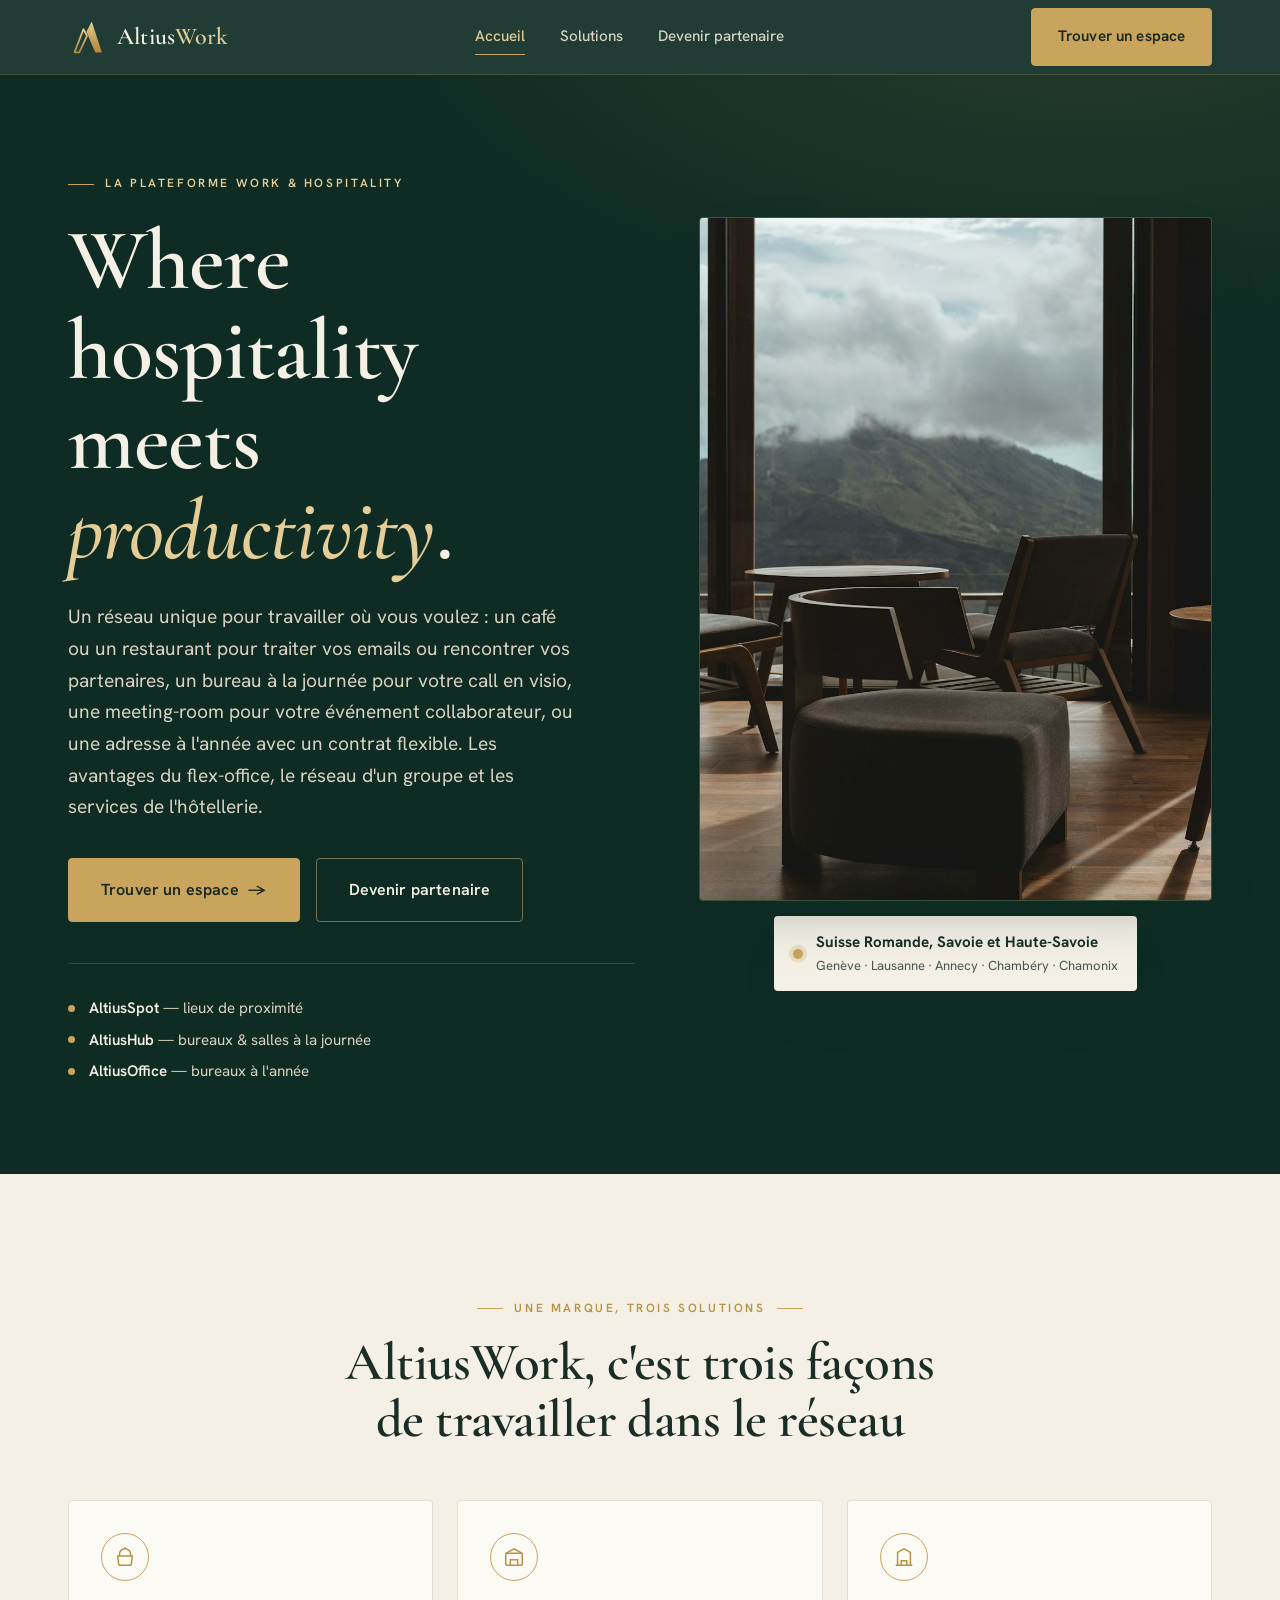
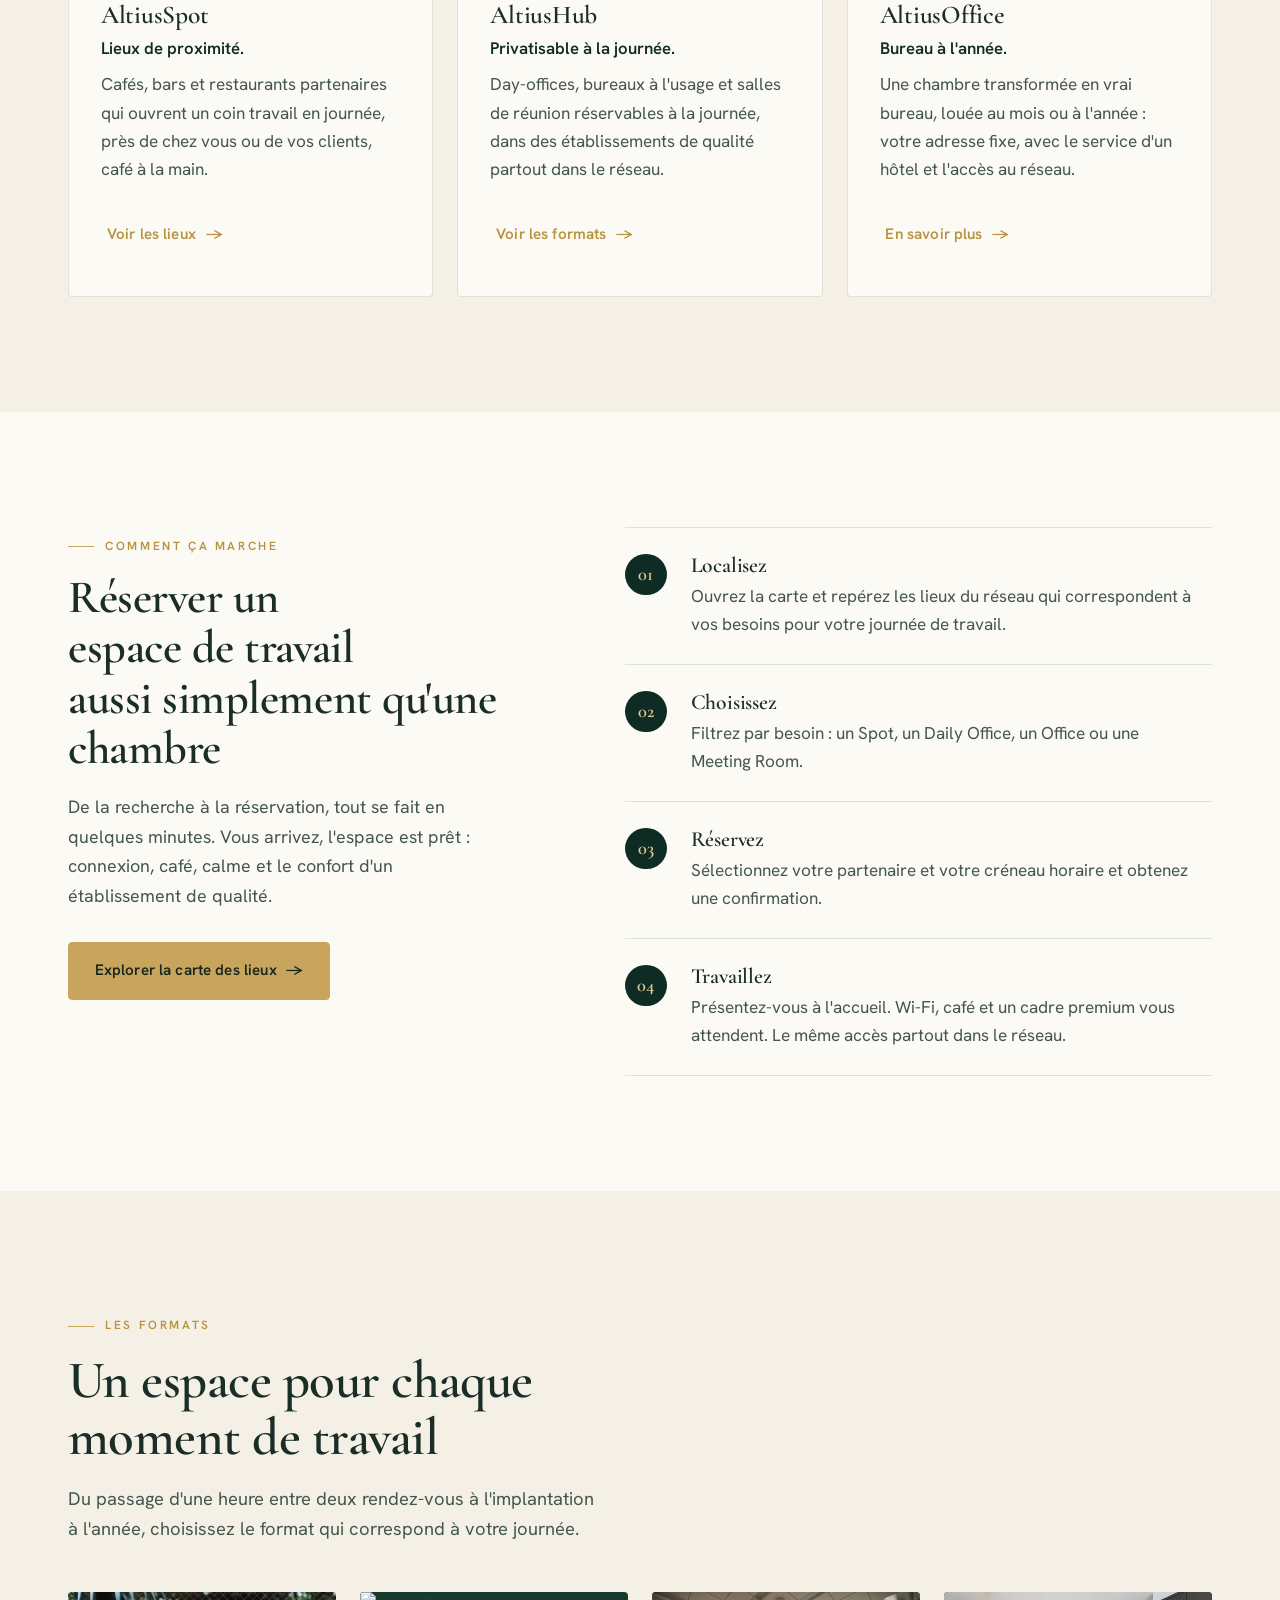
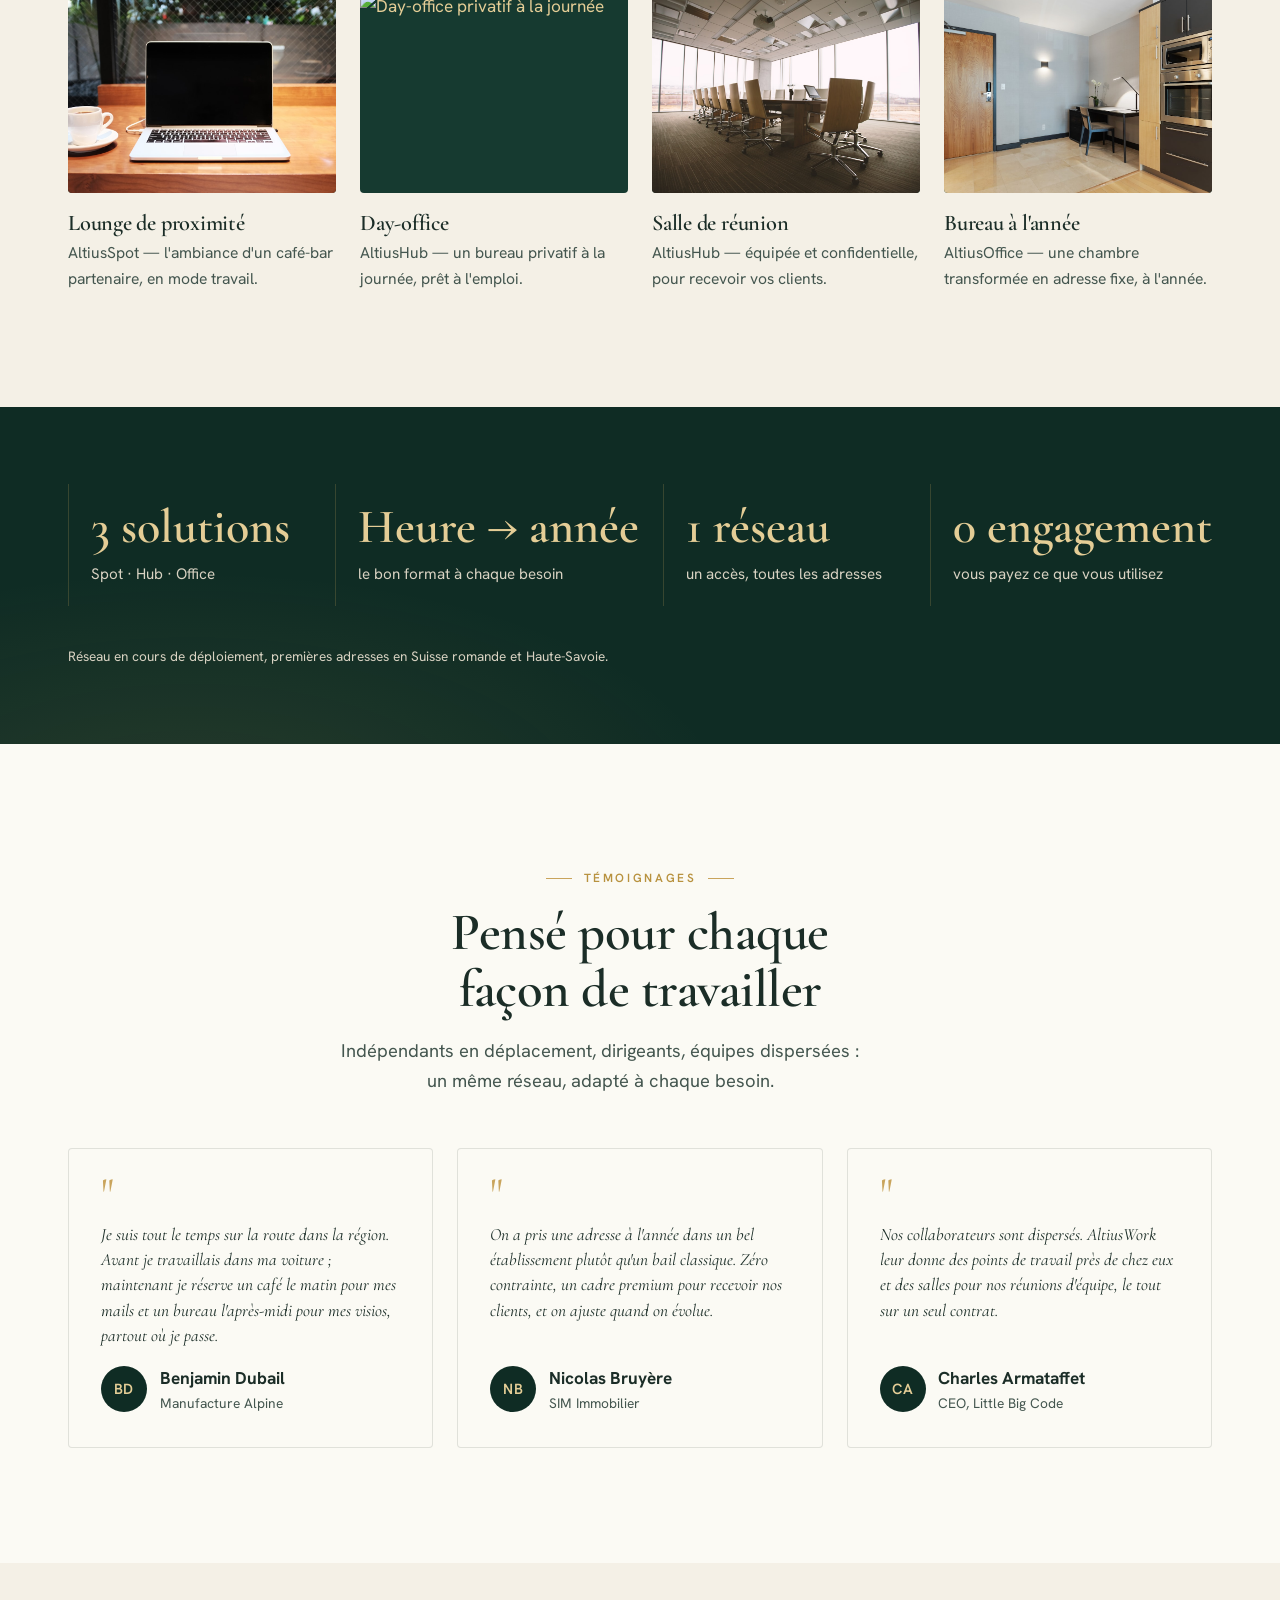
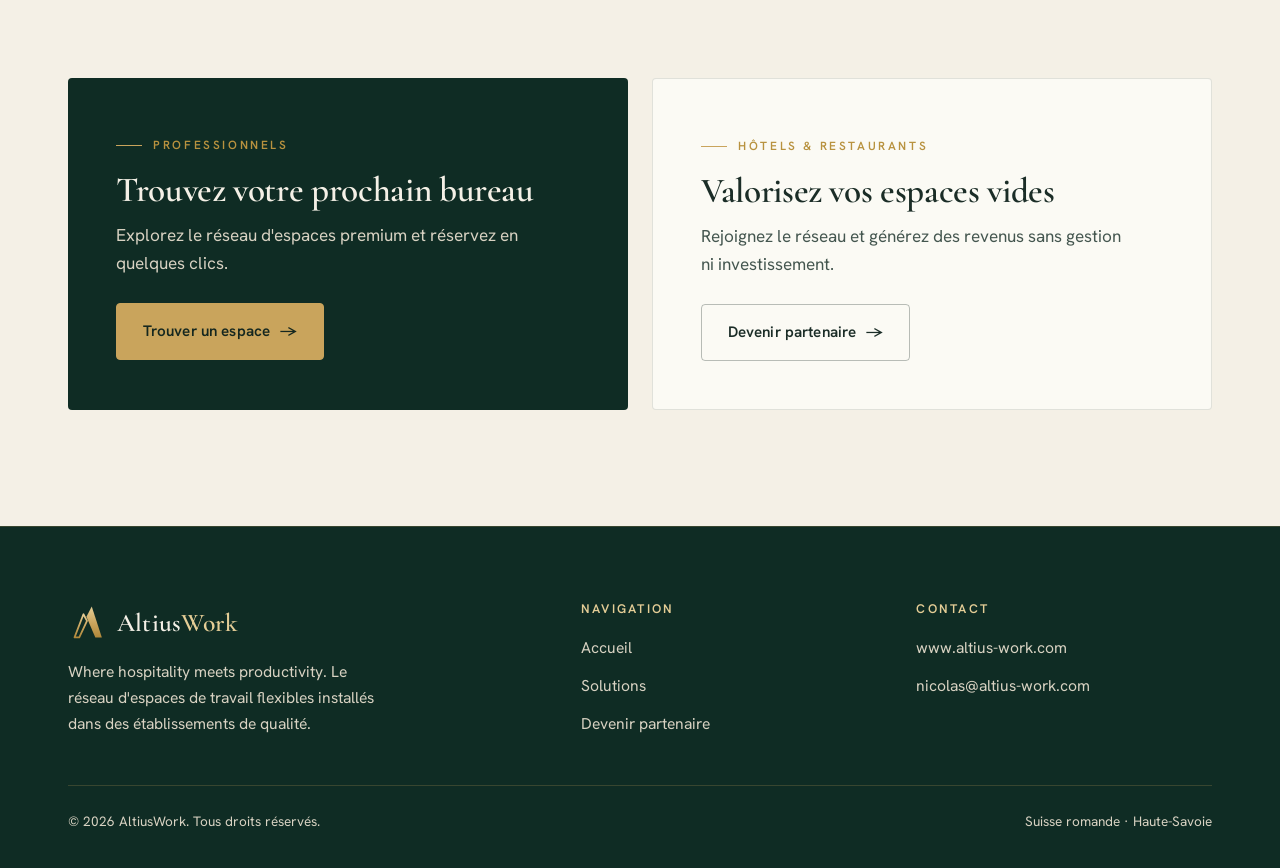
==== index.html @ 0c322fce "Etape 03 : retrait phrase redondante avec l'etape 04" ====
<!doctype html>
<html lang="fr">
<head>
<meta charset="utf-8">
<meta name="viewport" content="width=device-width, initial-scale=1">
<title>AltiusWork — Where hospitality meets productivity</title>
<meta name="description" content="AltiusWork : un réseau unique d'espaces de travail premium. Un café pour vos mails, un bureau à la journée, une salle de réunion ou une adresse à l'année, partout, avec le confort de l'hôtellerie.">
<link rel="icon" type="image/png" href="assets/favicon.png">
<link rel="stylesheet" href="assets/altius.css">
</head>
<body>

<!-- ===================== HEADER ===================== -->
<header class="site-header">
  <div class="container nav">
    <a class="brand" href="index.html" aria-label="AltiusWork — accueil">
      <img class="mark" src="assets/logo-mark.svg" alt="">
      <span class="word">Altius<b>Work</b></span>
    </a>
    <nav class="nav-menu" id="navMenu">
      <ul class="nav-links">
        <li><a href="index.html" class="active">Accueil</a></li>
        <li><a href="solutions.html">Solutions</a></li>
        <li><a href="partenaires.html">Devenir partenaire</a></li>
      </ul>
      <a class="btn btn-gold nav-mobile-cta" href="solutions.html">Trouver un espace</a>
    </nav>
    <div class="nav-cta">
      <a class="btn btn-gold" href="solutions.html">Trouver un espace</a>
    </div>
    <button class="nav-toggle" id="navToggle" aria-label="Menu"><span></span><span></span><span></span></button>
  </div>
</header>

<!-- ===================== HERO ===================== -->
<section class="hero on-dark">
  <div class="container hero-grid">
    <div class="hero-copy">
      <span class="eyebrow">La plateforme work &amp; hospitality</span>
      <h1>Where hospitality<br>meets <em>productivity</em>.</h1>
      <p class="hero-lead">Un réseau unique pour travailler où vous voulez : un café ou un restaurant pour traiter vos emails ou rencontrer vos partenaires, un bureau à la journée pour votre call en visio, une meeting-room pour votre événement collaborateur, ou une adresse à l'année avec un contrat flexible. Les avantages du flex-office, le réseau d'un groupe et les services de l'hôtellerie.</p>
      <div class="hero-actions">
        <a class="btn btn-gold btn-lg" href="solutions.html">Trouver un espace <span class="arrow">→</span></a>
        <a class="btn btn-outline btn-lg" href="partenaires.html">Devenir partenaire</a>
      </div>
      <ul class="hero-trust">
        <li><strong>AltiusSpot</strong> — lieux de proximité</li>
        <li><strong>AltiusHub</strong> — bureaux &amp; salles à la journée</li>
        <li><strong>AltiusOffice</strong> — bureaux à l'année</li>
      </ul>
    </div>
    <div class="hero-media">
      <div class="ph hero-ph has-photo"><img src="assets/img/hero.jpg" alt="Espace de travail lumineux dans un établissement de standing"></div>
      <div class="hero-chip">
        <span class="chip-dot"></span>
        <div>
          <strong>Suisse Romande, Savoie et Haute-Savoie</strong>
          <span>Genève · Lausanne · Annecy · Chambéry · Chamonix</span>
        </div>
      </div>
    </div>
  </div>
</section>

<!-- ===================== TROIS MONDES ===================== -->
<section class="section on-cream">
  <div class="container">
    <div class="section-head center reveal">
      <span class="eyebrow center">Une marque, trois solutions</span>
      <h2>AltiusWork, c'est trois façons<br>de travailler dans le réseau</h2>
    </div>
    <div class="grid cols-3 worlds">
      <article class="card reveal">
        <div class="icon-badge">
          <svg viewBox="0 0 24 24" fill="none" stroke="currentColor" stroke-width="1.6"><path d="M5 11h14M6 11V9a6 6 0 0112 0v2M4 11h16l-1 8a2 2 0 01-2 2H7a2 2 0 01-2-2zM12 3V1"/></svg>
        </div>
        <h3>AltiusSpot</h3>
        <p><strong class="card-lead">Lieux de proximité.</strong>Cafés, bars et restaurants partenaires qui ouvrent un coin travail en journée, près de chez vous ou de vos clients, café à la main.</p>
        <a class="btn btn-ghost" href="solutions.html#types">Voir les lieux <span class="arrow">→</span></a>
      </article>
      <article class="card reveal">
        <div class="icon-badge">
          <svg viewBox="0 0 24 24" fill="none" stroke="currentColor" stroke-width="1.6"><rect x="3" y="8" width="18" height="13" rx="1"/><path d="M3 8l9-5 9 5M8 21v-6h8v6M8 12h.01M16 12h.01"/></svg>
        </div>
        <h3>AltiusHub</h3>
        <p><strong class="card-lead">Privatisable à la journée.</strong>Day-offices, bureaux à l'usage et salles de réunion réservables à la journée, dans des établissements de qualité partout dans le réseau.</p>
        <a class="btn btn-ghost" href="solutions.html#types">Voir les formats <span class="arrow">→</span></a>
      </article>
      <article class="card reveal">
        <div class="icon-badge">
          <svg viewBox="0 0 24 24" fill="none" stroke="currentColor" stroke-width="1.6"><path d="M3 21h18M5 21V7l7-4 7 4v14M9 21v-5h6v5"/></svg>
        </div>
        <h3>AltiusOffice</h3>
        <p><strong class="card-lead">Bureau à l'année.</strong>Une chambre transformée en vrai bureau, louée au mois ou à l'année : votre adresse fixe, avec le service d'un hôtel et l'accès au réseau.</p>
        <a class="btn btn-ghost" href="solutions.html#types">En savoir plus <span class="arrow">→</span></a>
      </article>
    </div>
  </div>
</section>

<!-- ===================== COMMENT CA MARCHE ===================== -->
<section class="section on-paper">
  <div class="container how">
    <div class="how-left reveal">
      <span class="eyebrow">Comment ça marche</span>
      <h2 class="how-title">Réserver un espace de travail<br>aussi simplement qu'une chambre</h2>
      <p class="lead-sm">De la recherche à la réservation, tout se fait en quelques minutes. Vous arrivez, l'espace est prêt : connexion, café, calme et le confort d'un établissement de qualité.</p>
      <a class="btn btn-gold" href="solutions.html">Explorer la carte des lieux <span class="arrow">→</span></a>
    </div>
    <ol class="steps reveal">
      <li>
        <span class="step-num">01</span>
        <div><h3>Localisez</h3><p>Ouvrez la carte et repérez les lieux du réseau qui correspondent à vos besoins pour votre journée de travail.</p></div>
      </li>
      <li>
        <span class="step-num">02</span>
        <div><h3>Choisissez</h3><p>Filtrez par besoin : un Spot, un Daily Office, un Office ou une Meeting Room.</p></div>
      </li>
      <li>
        <span class="step-num">03</span>
        <div><h3>Réservez</h3><p>Sélectionnez votre partenaire et votre créneau horaire et obtenez une confirmation.</p></div>
      </li>
      <li>
        <span class="step-num">04</span>
        <div><h3>Travaillez</h3><p>Présentez-vous à l'accueil. Wi-Fi, café et un cadre premium vous attendent. Le même accès partout dans le réseau.</p></div>
      </li>
    </ol>
  </div>
</section>

<!-- ===================== TYPES D'ESPACES ===================== -->
<section class="section on-cream">
  <div class="container">
    <div class="section-head reveal">
      <span class="eyebrow">Les formats</span>
      <h2>Un espace pour chaque moment de travail</h2>
      <p class="lead">Du passage d'une heure entre deux rendez-vous à l'implantation à l'année, choisissez le format qui correspond à votre journée.</p>
    </div>
    <div class="grid cols-4 formats">
      <article class="format-card reveal">
        <div class="ph has-photo"><img src="assets/img/spot.jpg" alt="Travailler dans un café-bar partenaire"></div>
        <h3>Lounge de proximité</h3>
        <p>AltiusSpot — l'ambiance d'un café-bar partenaire, en mode travail.</p>
      </article>
      <article class="format-card reveal">
        <div class="ph has-photo"><img src="assets/img/hub.jpg" alt="Day-office privatif à la journée"></div>
        <h3>Day-office</h3>
        <p>AltiusHub — un bureau privatif à la journée, prêt à l'emploi.</p>
      </article>
      <article class="format-card reveal">
        <div class="ph has-photo"><img src="assets/img/meeting.jpg" alt="Salle de réunion équipée"></div>
        <h3>Salle de réunion</h3>
        <p>AltiusHub — équipée et confidentielle, pour recevoir vos clients.</p>
      </article>
      <article class="format-card reveal">
        <div class="ph has-photo"><img src="assets/img/office.jpg" alt="Chambre transformée en bureau à l'année"></div>
        <h3>Bureau à l'année</h3>
        <p>AltiusOffice — une chambre transformée en adresse fixe, à l'année.</p>
      </article>
    </div>
  </div>
</section>

<!-- ===================== CHIFFRES ===================== -->
<section class="section tight on-dark stats-band">
  <div class="container">
    <div class="grid cols-4 stats">
      <div class="stat reveal"><span class="stat-num">3&nbsp;solutions</span><span class="stat-label">Spot · Hub · Office</span></div>
      <div class="stat reveal"><span class="stat-num">Heure&nbsp;→&nbsp;année</span><span class="stat-label">le bon format à chaque besoin</span></div>
      <div class="stat reveal"><span class="stat-num">1&nbsp;réseau</span><span class="stat-label">un accès, toutes les adresses</span></div>
      <div class="stat reveal"><span class="stat-num">0&nbsp;engagement</span><span class="stat-label">vous payez ce que vous utilisez</span></div>
    </div>
    <p class="stats-note reveal">Réseau en cours de déploiement, premières adresses en Suisse romande et Haute-Savoie.</p>
  </div>
</section>

<!-- ===================== TEMOIGNAGE ===================== -->
<section class="section on-paper">
  <div class="container">
    <div class="section-head center reveal">
      <span class="eyebrow center">Témoignages</span>
      <h2>Pensé pour chaque façon de travailler</h2>
      <p class="lead">Indépendants en déplacement, dirigeants, équipes dispersées : un même réseau, adapté à chaque besoin.</p>
    </div>
    <div class="grid cols-3 testimonials">
      <article class="tcard reveal">
        <div class="quote-mark">"</div>
        <blockquote>Je suis tout le temps sur la route dans la région. Avant je travaillais dans ma voiture ; maintenant je réserve un café le matin pour mes mails et un bureau l'après-midi pour mes visios, partout où je passe.</blockquote>
        <div class="tby"><span class="tavatar">BD</span><div><strong>Benjamin Dubail</strong><span>Manufacture Alpine</span></div></div>
      </article>
      <article class="tcard reveal">
        <div class="quote-mark">"</div>
        <blockquote>On a pris une adresse à l'année dans un bel établissement plutôt qu'un bail classique. Zéro contrainte, un cadre premium pour recevoir nos clients, et on ajuste quand on évolue.</blockquote>
        <div class="tby"><span class="tavatar">NB</span><div><strong>Nicolas Bruyère</strong><span>SIM Immobilier</span></div></div>
      </article>
      <article class="tcard reveal">
        <div class="quote-mark">"</div>
        <blockquote>Nos collaborateurs sont dispersés. AltiusWork leur donne des points de travail près de chez eux et des salles pour nos réunions d'équipe, le tout sur un seul contrat.</blockquote>
        <div class="tby"><span class="tavatar">CA</span><div><strong>Charles Armataffet</strong><span>CEO, Little Big Code</span></div></div>
      </article>
    </div>
  </div>
</section>

<!-- ===================== DUAL CTA ===================== -->
<section class="section dual-cta on-cream">
  <div class="container">
    <div class="grid cols-2 dual-grid">
      <article class="cta-card cta-clients reveal">
        <span class="eyebrow">Professionnels</span>
        <h3>Trouvez votre prochain bureau</h3>
        <p>Explorez le réseau d'espaces premium et réservez en quelques clics.</p>
        <a class="btn btn-gold" href="solutions.html">Trouver un espace <span class="arrow">→</span></a>
      </article>
      <article class="cta-card cta-hotels reveal">
        <span class="eyebrow">Hôtels &amp; restaurants</span>
        <h3>Valorisez vos espaces vides</h3>
        <p>Rejoignez le réseau et générez des revenus sans gestion ni investissement.</p>
        <a class="btn btn-outline" href="partenaires.html">Devenir partenaire <span class="arrow">→</span></a>
      </article>
    </div>
  </div>
</section>

<!-- ===================== FOOTER ===================== -->
<footer class="site-footer">
  <div class="container">
    <div class="footer-grid">
      <div>
        <a class="brand" href="index.html">
          <img class="mark" src="assets/logo-mark.svg" alt="">
          <span class="word">Altius<b>Work</b></span>
        </a>
        <p class="footer-blurb">Where hospitality meets productivity. Le réseau d'espaces de travail flexibles installés dans des établissements de qualité.</p>
      </div>
      <div class="footer-col">
        <h4>Navigation</h4>
        <ul>
          <li><a href="index.html">Accueil</a></li>
          <li><a href="solutions.html">Solutions</a></li>
          <li><a href="partenaires.html">Devenir partenaire</a></li>
        </ul>
      </div>
      <div class="footer-col">
        <h4>Contact</h4>
        <ul>
          <li><a href="https://www.altius-work.com">www.altius-work.com</a></li>
          <li><a href="mailto:nicolas@altius-work.com">nicolas@altius-work.com</a></li>
        </ul>
      </div>
    </div>
    <div class="footer-bottom">
      <span>© 2026 AltiusWork. Tous droits réservés.</span>
      <span>Suisse romande · Haute-Savoie</span>
    </div>
  </div>
</footer>

<link rel="stylesheet" href="assets/home.css">
<script src="assets/site.js"></script>
</body>
</html>
---- assets/altius.css ----
/* ============================================================
   AltiusWork — Design System
   "Where hospitality meets productivity"
   ============================================================ */

@import url('https://fonts.googleapis.com/css2?family=Cormorant+Garamond:ital,wght@0,400;0,500;0,600;0,700;1,400;1,500&family=Hanken+Grotesk:wght@400;500;600;700;800&display=swap');

:root{
  /* Brand palette */
  --sapin:        #0F2C24;   /* deep forest green — primary */
  --sapin-800:    #163A30;   /* slightly raised surface on dark */
  --sapin-700:    #1E4A3D;
  --or:           #C9A45C;   /* gold / champagne — accent */
  --or-deep:      #B8923F;
  --or-light:     #E4CD96;
  --creme:        #F4F0E6;   /* cream — alternating light sections */
  --paper:        #FBFAF4;   /* near-white warm — base light bg */
  --ink:          #1B2D27;   /* dark text on light */
  --ink-soft:     #44564F;   /* muted text on light */
  --cream-soft:   #D8D2C2;   /* muted text on dark */
  --line-dark:    rgba(201,164,92,.22);
  --line-light:   rgba(27,45,39,.12);

  --serif: 'Cormorant Garamond', 'Hoefler Text', Georgia, serif;
  --sans:  'Hanken Grotesk', system-ui, -apple-system, sans-serif;

  --maxw: 1240px;
  --gutter: clamp(1.25rem, 4vw, 3rem);
  --radius: 4px;
  --shadow: 0 24px 60px -28px rgba(15,44,36,.45);
  --shadow-soft: 0 14px 40px -22px rgba(15,44,36,.35);
}

*{box-sizing:border-box;}
html{scroll-behavior:smooth;}
body{
  margin:0;
  font-family:var(--sans);
  background:var(--paper);
  color:var(--ink);
  font-size:clamp(1rem,.97rem + .15vw,1.075rem);
  line-height:1.65;
  -webkit-font-smoothing:antialiased;
  text-rendering:optimizeLegibility;
}
img{max-width:100%;display:block;}
a{color:inherit;text-decoration:none;}
button{font-family:inherit;}

h1,h2,h3,h4{
  font-family:var(--serif);
  font-weight:600;
  line-height:1.08;
  letter-spacing:-.01em;
  margin:0;
  text-wrap:balance;
}
h1{line-height:1.04;}
p{margin:0;text-wrap:pretty;}

.container{
  width:100%;
  max-width:var(--maxw);
  margin-inline:auto;
  padding-inline:var(--gutter);
}

/* ---------- Eyebrow / labels ---------- */
.eyebrow{
  font-family:var(--sans);
  font-weight:600;
  font-size:.74rem;
  letter-spacing:.22em;
  text-transform:uppercase;
  color:var(--or-deep);
  display:inline-flex;
  align-items:center;
  gap:.7rem;
}
.eyebrow::before{
  content:"";
  width:26px;height:1px;
  background:var(--or);
  display:inline-block;
}
.eyebrow.center::after{
  content:"";
  width:26px;height:1px;
  background:var(--or);
  display:inline-block;
}
.eyebrow.center{justify-content:center;}
.on-dark .eyebrow{color:var(--or-light);}

/* ---------- Buttons ---------- */
.btn{
  --bg:var(--or);--fg:var(--sapin);--bd:var(--or);
  display:inline-flex;align-items:center;justify-content:center;gap:.6rem;
  padding:.95rem 1.6rem;
  font-family:var(--sans);
  font-weight:600;
  font-size:.95rem;
  letter-spacing:.01em;
  border:1px solid var(--bd);
  border-radius:var(--radius);
  background:var(--bg);
  color:var(--fg);
  cursor:pointer;
  transition:transform .25s ease, background .25s ease, color .25s ease, box-shadow .25s ease;
  white-space:nowrap;
}
.btn:hover{transform:translateY(-2px);box-shadow:0 14px 30px -16px rgba(201,164,92,.7);}
.btn-gold{--bg:var(--or);--fg:#15271f;--bd:var(--or);}
.btn-gold:hover{--bg:var(--or-light);}
.btn-outline{--bg:transparent;--fg:var(--ink);--bd:rgba(27,45,39,.3);}
.btn-outline:hover{--bg:var(--sapin);--fg:#fff;--bd:var(--sapin);box-shadow:none;}
.on-dark .btn-outline{--fg:var(--creme);--bd:rgba(228,205,150,.45);}
.on-dark .btn-outline:hover{--bg:var(--or);--fg:var(--sapin);--bd:var(--or);}
.btn-ghost{--bg:transparent;--fg:var(--or-deep);--bd:transparent;padding-inline:.3rem;}
.btn-ghost:hover{transform:none;box-shadow:none;color:var(--ink);}
.btn-lg{padding:1.1rem 2rem;font-size:1rem;}
.arrow{transition:transform .25s ease;}
.btn:hover .arrow{transform:translateX(4px);}

/* ============================================================
   Header / Navigation
   ============================================================ */
.site-header{
  position:sticky;top:0;z-index:60;
  background:rgba(15,44,36,.92);
  backdrop-filter:blur(12px);
  border-bottom:1px solid var(--line-dark);
}
.nav{
  display:flex;align-items:center;justify-content:space-between;
  gap:1.5rem;
  height:74px;
}
.brand{display:flex;align-items:center;gap:.7rem;}
.brand .mark{width:38px;height:38px;flex:none;}
.brand .word{
  font-family:var(--serif);
  font-weight:600;
  font-size:1.5rem;
  color:var(--creme);
  letter-spacing:.005em;
  line-height:1;
}
.brand .word b{color:var(--or-light);font-weight:600;}
.nav-links{
  display:flex;align-items:center;gap:.4rem;
  list-style:none;margin:0;padding:0;
}
.nav-links a{
  display:inline-block;
  padding:.5rem .9rem;
  font-weight:500;
  font-size:.95rem;
  color:var(--cream-soft);
  border-radius:var(--radius);
  transition:color .2s ease;
  position:relative;
}
.nav-links a:hover{color:var(--creme);}
.nav-links a.active{color:var(--or-light);}
.nav-links a.active::after{
  content:"";position:absolute;left:.9rem;right:.9rem;bottom:.15rem;
  height:1px;background:var(--or);
}
.nav-cta{display:flex;align-items:center;gap:.75rem;}
.nav-mobile-cta{display:none;}
.nav-toggle{
  display:none;
  width:44px;height:44px;
  border:1px solid var(--line-dark);
  background:transparent;border-radius:var(--radius);
  cursor:pointer;
  flex-direction:column;align-items:center;justify-content:center;gap:5px;
}
.nav-toggle span{width:20px;height:1.5px;background:var(--creme);transition:.25s;}

@media (max-width:920px){
  .nav-toggle{display:flex;}
  .nav-links,.nav-cta .btn{display:none;}
  .nav-menu{
    position:absolute;left:0;right:0;top:74px;
    background:var(--sapin);
    border-bottom:1px solid var(--line-dark);
    padding:1rem var(--gutter) 1.6rem;
    transform:translateY(-12px);opacity:0;pointer-events:none;
    transition:.25s ease;
  }
  .nav-menu.open{transform:none;opacity:1;pointer-events:auto;}
  .nav-menu .nav-links{flex-direction:column;align-items:stretch;gap:.1rem;}
  .nav-menu .nav-links a{padding:.85rem .4rem;border-bottom:1px solid var(--line-dark);font-size:1.05rem;}
  .nav-menu .nav-links a.active::after{display:none;}
  .nav-menu .nav-mobile-cta{display:inline-flex;margin-top:1.1rem;width:100%;}
}
@media (min-width:921px){.nav-menu{display:contents;}}

/* ============================================================
   Sections / layout helpers
   ============================================================ */
.section{padding-block:clamp(4.5rem,9vw,8rem);}
.section.tight{padding-block:clamp(3.5rem,6vw,5.5rem);}
.on-dark{background:var(--sapin);color:var(--creme);}
.on-cream{background:var(--creme);}
.on-paper{background:var(--paper);}
.on-dark h1,.on-dark h2,.on-dark h3{color:var(--creme);}

.section-head{max-width:62ch;}
.section-head.center{margin-inline:auto;text-align:center;}
.section-head h2{
  font-size:clamp(2rem,1.3rem + 2.6vw,3.3rem);
  margin-top:1rem;
}
.section-head p.lead{
  margin-top:1.1rem;
  font-size:1.15rem;
  color:var(--ink-soft);
  max-width:54ch;
}
.center .section-head p.lead{margin-inline:auto;}
.on-dark .section-head p.lead{color:var(--cream-soft);}

.eyebrow.gold-dot{}

/* ============================================================
   Image placeholders
   ============================================================ */
.ph{
  position:relative;
  background-color:var(--sapin-800);
  background-image:repeating-linear-gradient(135deg,
     rgba(201,164,92,.10) 0 2px, transparent 2px 11px);
  display:flex;align-items:flex-end;
  overflow:hidden;
  color:var(--or-light);
  border-radius:var(--radius);
}
.ph.light{
  background-color:#ece6d6;
  background-image:repeating-linear-gradient(135deg,
     rgba(27,45,39,.07) 0 2px, transparent 2px 11px);
  color:var(--ink-soft);
}
.ph .ph-tag{
  font-family:ui-monospace,'SF Mono',Menlo,monospace;
  font-size:.72rem;letter-spacing:.02em;
  margin:1rem;
  padding:.32rem .6rem;
  background:rgba(15,44,36,.72);
  color:var(--or-light);
  border:1px solid var(--line-dark);
  border-radius:3px;
  backdrop-filter:blur(2px);
}
.ph.light .ph-tag{background:rgba(255,255,255,.78);color:var(--ink-soft);border-color:var(--line-light);}
.ph.has-photo{background-image:none;}
.ph img{position:absolute;inset:0;width:100%;height:100%;object-fit:cover;display:block;}

/* ============================================================
   Footer
   ============================================================ */
.site-footer{background:var(--sapin);color:var(--cream-soft);padding-block:clamp(3.5rem,6vw,5rem) 2.2rem;border-top:1px solid var(--line-dark);}
.footer-grid{display:grid;grid-template-columns:1.6fr 1fr 1fr;gap:2.5rem;align-items:start;}
.footer-grid .brand .word{font-size:1.6rem;}
.footer-blurb{margin-top:1.1rem;max-width:34ch;color:var(--cream-soft);font-size:.98rem;}
.footer-col h4{font-family:var(--sans);font-size:.78rem;letter-spacing:.18em;text-transform:uppercase;color:var(--or-light);font-weight:600;margin-bottom:1rem;}
.footer-col ul{list-style:none;margin:0;padding:0;display:flex;flex-direction:column;gap:.6rem;}
.footer-col a{color:var(--cream-soft);font-size:.98rem;transition:color .2s;}
.footer-col a:hover{color:var(--or-light);}
.footer-bottom{
  margin-top:3rem;padding-top:1.5rem;border-top:1px solid var(--line-dark);
  display:flex;justify-content:space-between;gap:1rem;flex-wrap:wrap;
  font-size:.85rem;color:var(--cream-soft);
}
@media (max-width:760px){.footer-grid{grid-template-columns:1fr;gap:2rem;}}

/* ============================================================
   Cards / generic
   ============================================================ */
.card{
  background:var(--paper);
  border:1px solid var(--line-light);
  border-radius:var(--radius);
  padding:2rem;
  transition:transform .3s ease, box-shadow .3s ease, border-color .3s;
}
.card:hover{transform:translateY(-4px);box-shadow:var(--shadow-soft);border-color:var(--or);}
.icon-badge{
  width:48px;height:48px;border-radius:50%;
  display:grid;place-items:center;
  border:1px solid var(--or);
  color:var(--or-deep);
  margin-bottom:1.3rem;
}
.icon-badge svg{width:22px;height:22px;}

.grid{display:grid;gap:1.5rem;}
.cols-3{grid-template-columns:repeat(3,1fr);}
.cols-2{grid-template-columns:repeat(2,1fr);}
.cols-4{grid-template-columns:repeat(4,1fr);}
@media (max-width:980px){.cols-3,.cols-4{grid-template-columns:repeat(2,1fr);}}
@media (max-width:620px){.cols-2,.cols-3,.cols-4{grid-template-columns:1fr;}}

/* Reveal on scroll */
.reveal{opacity:0;transform:translateY(22px);transition:opacity .7s ease, transform .7s ease;}
.reveal.in{opacity:1;transform:none;}
@media (prefers-reduced-motion:reduce){.reveal{opacity:1;transform:none;transition:none;}}
---- assets/home.css ----
/* ============================================================
   AltiusWork — Home page specific
   ============================================================ */

/* ---------- Hero ---------- */
.hero{
  position:relative;
  background:
    radial-gradient(1200px 600px at 85% -10%, rgba(201,164,92,.14), transparent 60%),
    var(--sapin);
  padding-block:clamp(3.5rem,7vw,6.5rem);
  overflow:hidden;
}
.hero-grid{
  display:grid;
  grid-template-columns:1.05fr .95fr;
  gap:clamp(2rem,5vw,5rem);
  align-items:start;
}
.hero-copy h1{
  font-size:clamp(2.8rem,2rem + 4.4vw,5.4rem);
  font-weight:600;
  margin:1.4rem 0 0;
  color:var(--creme);
}
.hero-copy h1 em{font-style:italic;color:var(--or-light);font-weight:500;}
.hero-lead{
  margin-top:1.6rem;
  font-size:1.2rem;
  color:var(--cream-soft);
  max-width:46ch;
}
.hero-actions{display:flex;flex-wrap:wrap;gap:1rem;margin-top:2.2rem;}
.hero-trust{
  list-style:none;margin:2.6rem 0 0;padding:2rem 0 0;
  border-top:1px solid var(--line-dark);
  display:flex;flex-wrap:wrap;gap:.4rem 2rem;
  color:var(--cream-soft);font-size:.95rem;
}
.hero-trust li{position:relative;padding-left:1.3rem;}
.hero-trust li::before{content:"";position:absolute;left:0;top:.55em;width:7px;height:7px;border-radius:50%;background:var(--or);}
.hero-trust strong{color:var(--creme);font-weight:600;}

.hero-media{position:relative;margin-top:3.3rem;}
.hero-ph{
  aspect-ratio:3/4;
  width:100%;
  box-shadow:var(--shadow);
  border:1px solid var(--line-dark);
}
.hero-chip{
  position:static;margin:.9rem auto 0;width:fit-content;
  display:flex;align-items:center;gap:.85rem;
  background:var(--creme);color:var(--ink);
  padding:.9rem 1.2rem;border-radius:var(--radius);
  box-shadow:var(--shadow);
}
.hero-chip strong{display:block;font-size:.95rem;}
.hero-chip span:not(.chip-dot){display:block;font-size:.82rem;color:var(--ink-soft);}
.chip-dot{width:10px;height:10px;border-radius:50%;background:var(--or);flex:none;box-shadow:0 0 0 4px rgba(201,164,92,.25);}

@media (max-width:880px){
  .hero-grid{grid-template-columns:1fr;}
  .hero-media{order:-1;max-width:440px;margin:0 auto;}
  .hero-ph{aspect-ratio:16/11;}
  .hero-chip{margin-top:.9rem;}
}

/* ---------- Worlds ---------- */
.worlds{margin-top:3.2rem;}
.worlds .card{display:flex;flex-direction:column;background:var(--paper);}
.worlds .card-lead{display:block;font-weight:600;color:var(--sapin);font-size:1.05rem;margin-bottom:.45rem;}
.worlds .card p{color:var(--ink-soft);margin:.4rem 0 1.4rem;}
.worlds .card h3{font-size:1.6rem;}
.worlds .btn-ghost{margin-top:auto;align-self:flex-start;}

/* ---------- How it works ---------- */
.how{display:grid;grid-template-columns:.9fr 1.1fr;gap:clamp(2.5rem,6vw,5rem);align-items:start;}
.how-title{font-size:clamp(1.9rem,1.4rem + 2vw,2.9rem);margin-top:1rem;}
.lead-sm{margin:1.2rem 0 2rem;color:var(--ink-soft);font-size:1.12rem;max-width:42ch;}
.steps{list-style:none;margin:0;padding:0;counter-reset:s;}
.steps li{
  display:grid;grid-template-columns:auto 1fr;gap:1.5rem;
  padding:1.6rem 0;
  border-top:1px solid var(--line-light);
}
.steps li:last-child{border-bottom:1px solid var(--line-light);}
.steps .step-num{font-family:var(--serif);font-size:1.15rem;font-weight:600;line-height:1;width:2.6rem;height:2.6rem;border-radius:50%;background:var(--sapin);color:var(--or-light);display:flex;align-items:center;justify-content:center;}
.steps h3{font-size:1.35rem;margin-bottom:.3rem;}
.steps p{color:var(--ink-soft);}
@media (max-width:820px){.how{grid-template-columns:1fr;}}

/* ---------- Formats ---------- */
.formats{margin-top:3rem;}
.format-card .ph{aspect-ratio:4/3;margin-bottom:1.1rem;}
.format-card h3{font-size:1.4rem;}
.format-card p{color:var(--ink-soft);font-size:.98rem;margin-top:.3rem;}

/* ---------- Stats ---------- */
.stats-band{background:
  radial-gradient(900px 400px at 15% 120%, rgba(201,164,92,.12), transparent 60%),
  var(--sapin);}
.stats{text-align:left;}
.stat{padding:1.2rem 0;border-left:1px solid var(--line-dark);padding-left:1.4rem;}
.stat-num{display:block;font-family:var(--serif);font-size:clamp(2.2rem,1.6rem + 2vw,3rem);color:var(--or-light);font-weight:600;line-height:1;}
.stat-label{display:block;margin-top:.7rem;color:var(--cream-soft);font-size:.95rem;}
.stats-note{margin-top:2.4rem;font-size:.85rem;color:var(--cream-soft);opacity:.8;}

/* ---------- Quote ---------- */
.quote-wrap{max-width:880px;margin-inline:auto;text-align:center;position:relative;}
.quote-mark{font-family:var(--serif);font-size:6rem;line-height:.6;color:var(--or);opacity:.5;height:2.6rem;}
.quote-wrap blockquote{
  font-family:var(--serif);
  font-size:clamp(1.5rem,1.1rem + 1.6vw,2.3rem);
  font-weight:500;line-height:1.32;margin:0;color:var(--ink);
  font-style:italic;
}
.quote-by{display:inline-flex;align-items:center;gap:1rem;margin-top:2.2rem;text-align:left;}
.quote-ph{width:54px;height:54px;border-radius:50%;flex:none;align-items:center;justify-content:center;}
.quote-ph .ph-tag{margin:0;font-size:.6rem;padding:.2rem .35rem;}
.quote-by strong{display:block;}
.quote-by span{display:block;font-size:.88rem;color:var(--ink-soft);}

/* ---------- Témoignages ---------- */
.testimonials{margin-top:3.2rem;}
.testimonials .tcard{background:var(--paper);border:1px solid var(--line-light);border-radius:var(--radius);padding:2rem;display:flex;flex-direction:column;gap:1rem;}
.testimonials .quote-mark{font-size:2.8rem;opacity:1;height:1.6rem;}
.testimonials blockquote{font-family:var(--serif);font-style:italic;font-size:1.08rem;line-height:1.45;margin:0;color:var(--ink);}
.tby{display:flex;align-items:center;gap:.8rem;margin-top:auto;}
.tby .tavatar{width:46px;height:46px;border-radius:50%;background:var(--sapin);color:var(--or-light);display:flex;align-items:center;justify-content:center;font-weight:600;font-size:.92rem;letter-spacing:.03em;flex:none;}
.tby strong{display:block;color:var(--ink);}
.tby span{display:block;font-size:.86rem;color:var(--ink-soft);}

/* ---------- Dual CTA ---------- */
.dual-grid{gap:1.5rem;}
.cta-card{padding:clamp(2rem,4vw,3rem);border-radius:var(--radius);}
.cta-card h3{font-size:clamp(1.6rem,1.3rem + 1.4vw,2.2rem);margin:1rem 0 .7rem;}
.cta-card p{margin-bottom:1.6rem;}
.cta-clients{background:var(--sapin);color:var(--creme);}
.cta-clients h3{color:var(--creme);}
.cta-clients p{color:var(--cream-soft);}
.cta-hotels{background:var(--paper);border:1px solid var(--line-light);}
.cta-hotels p{color:var(--ink-soft);}
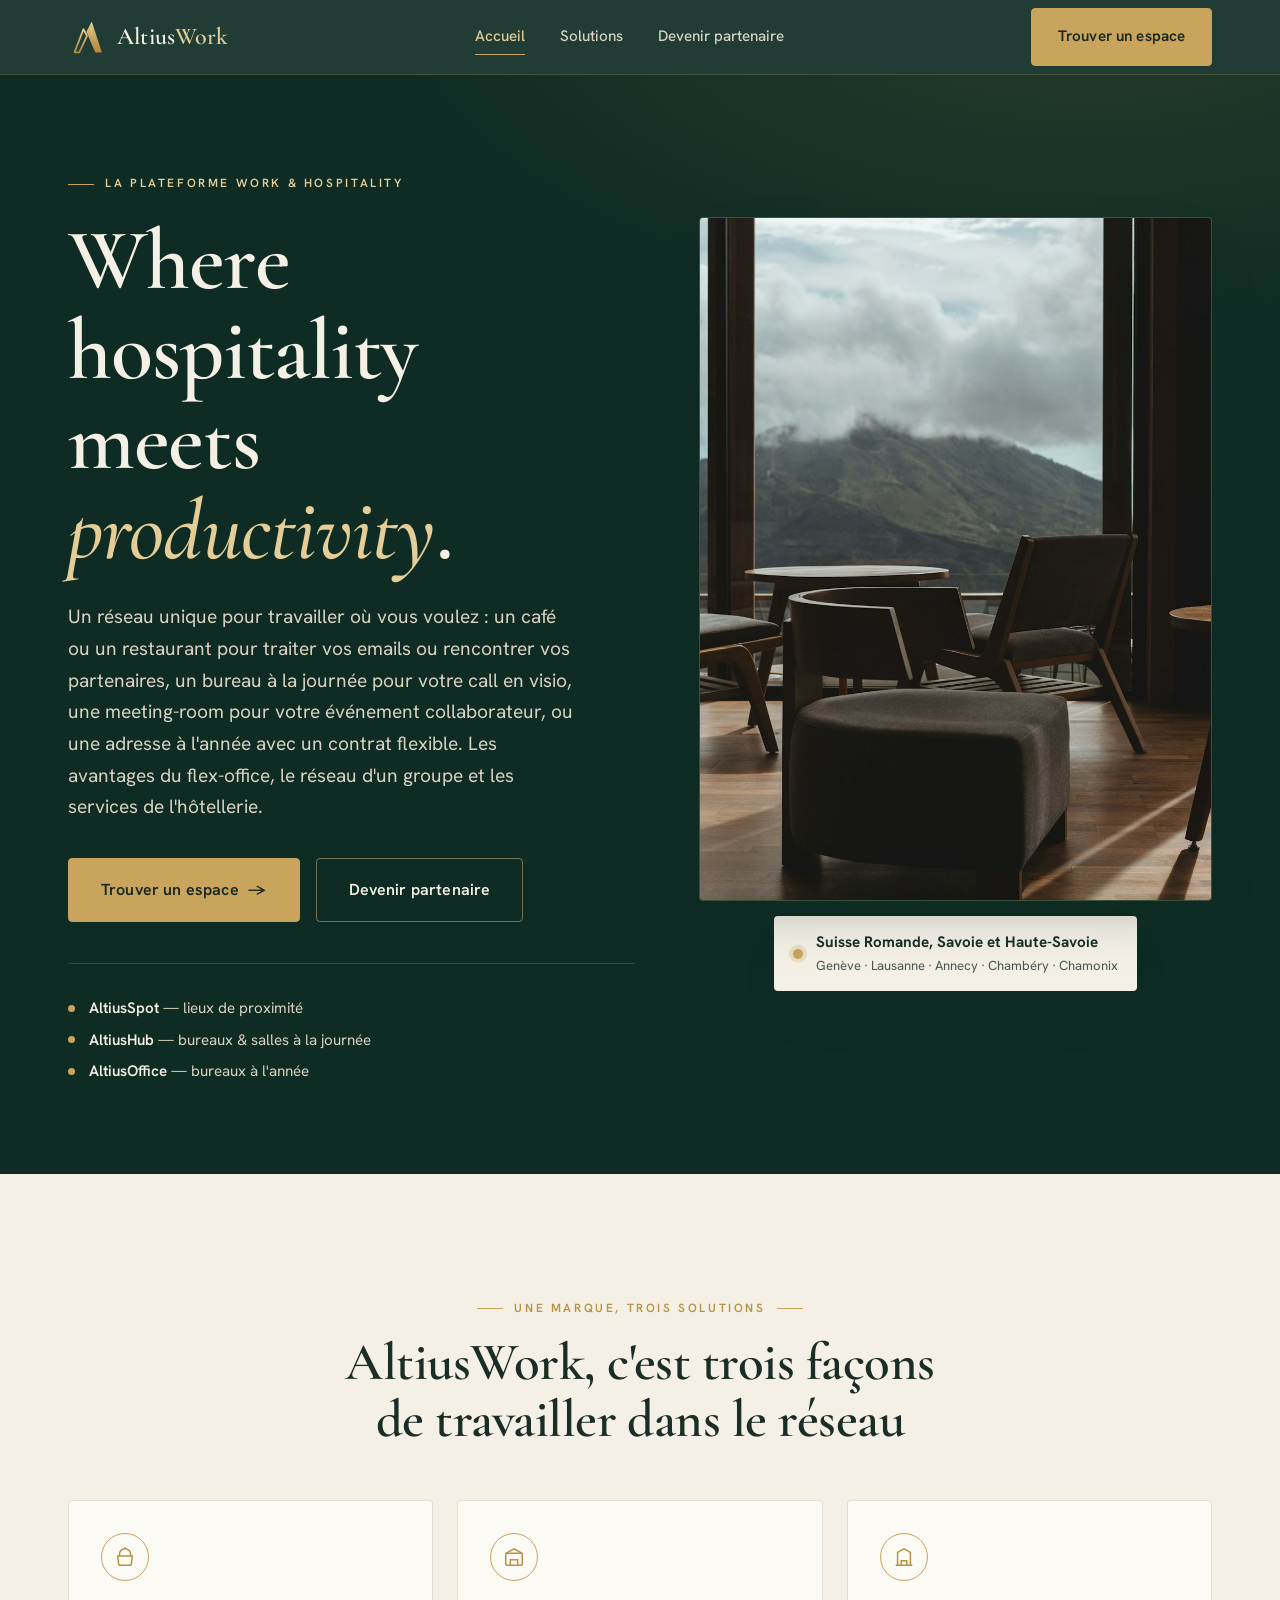
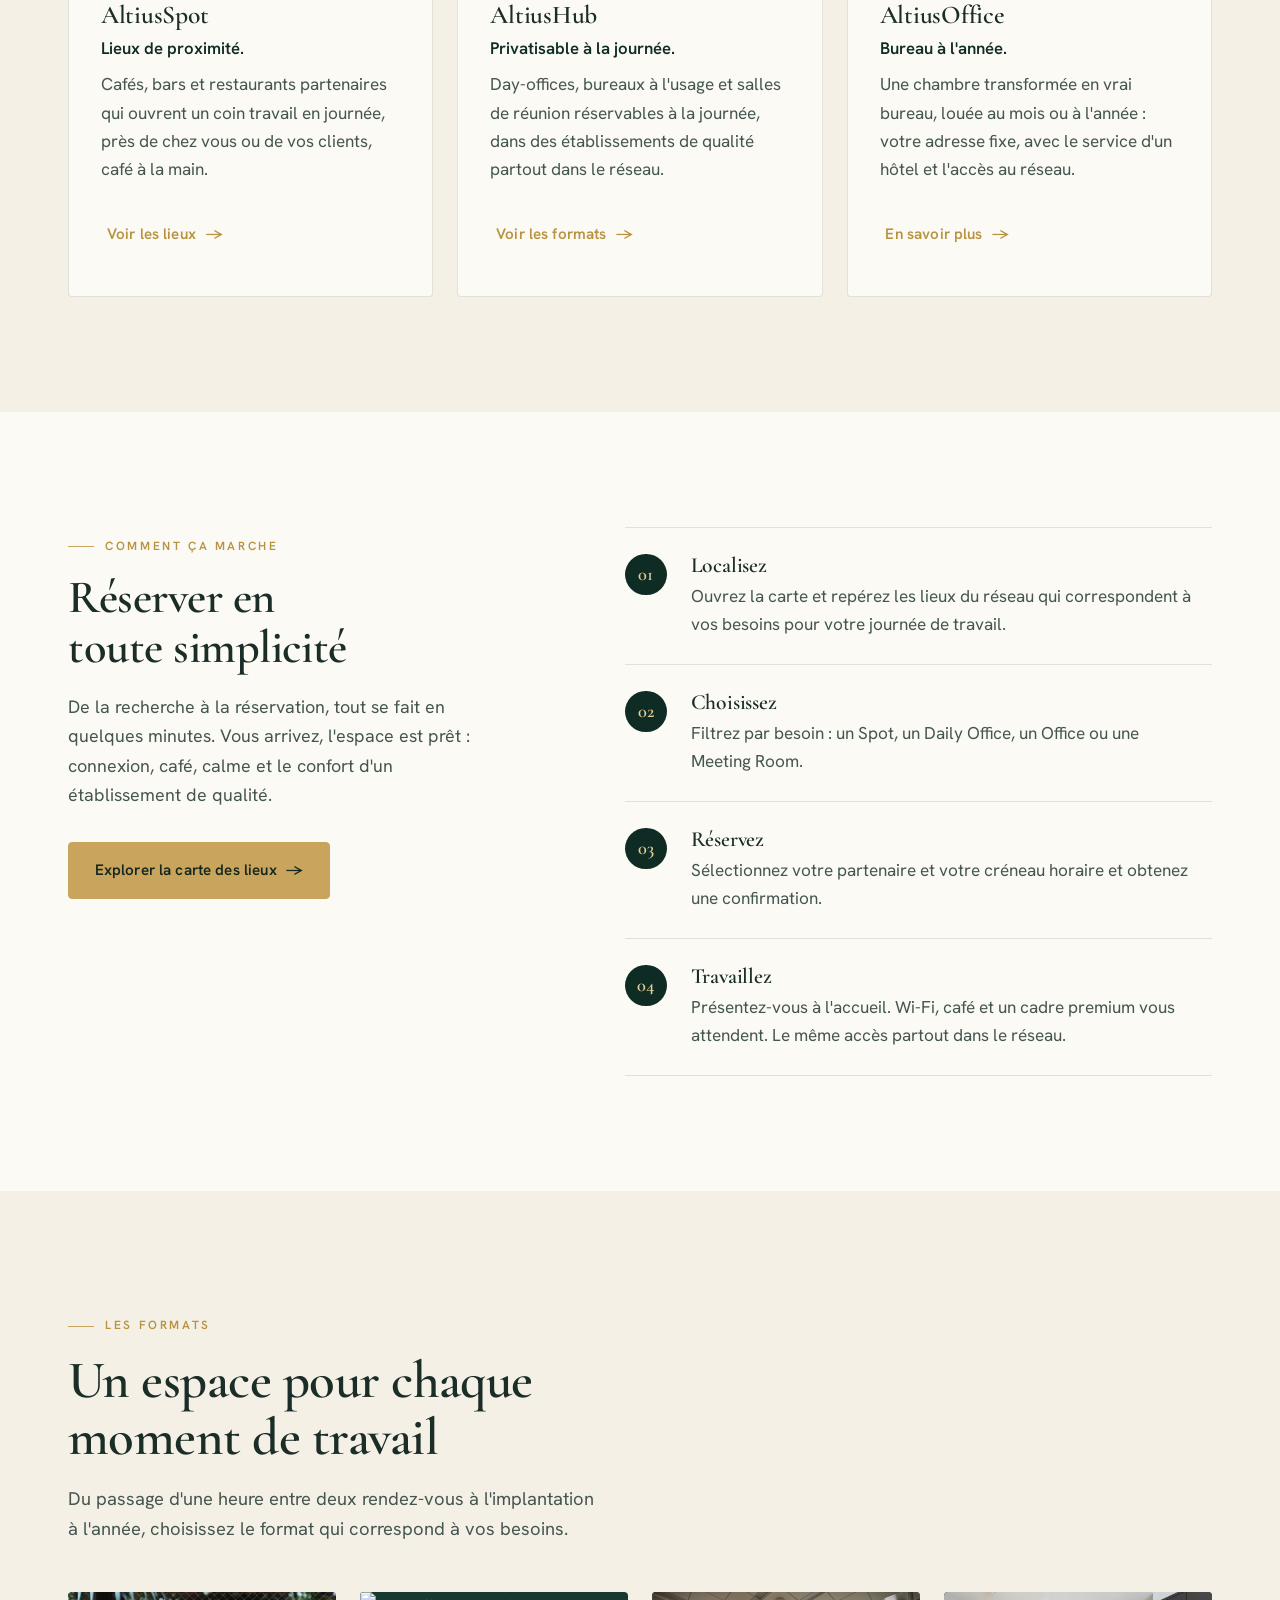
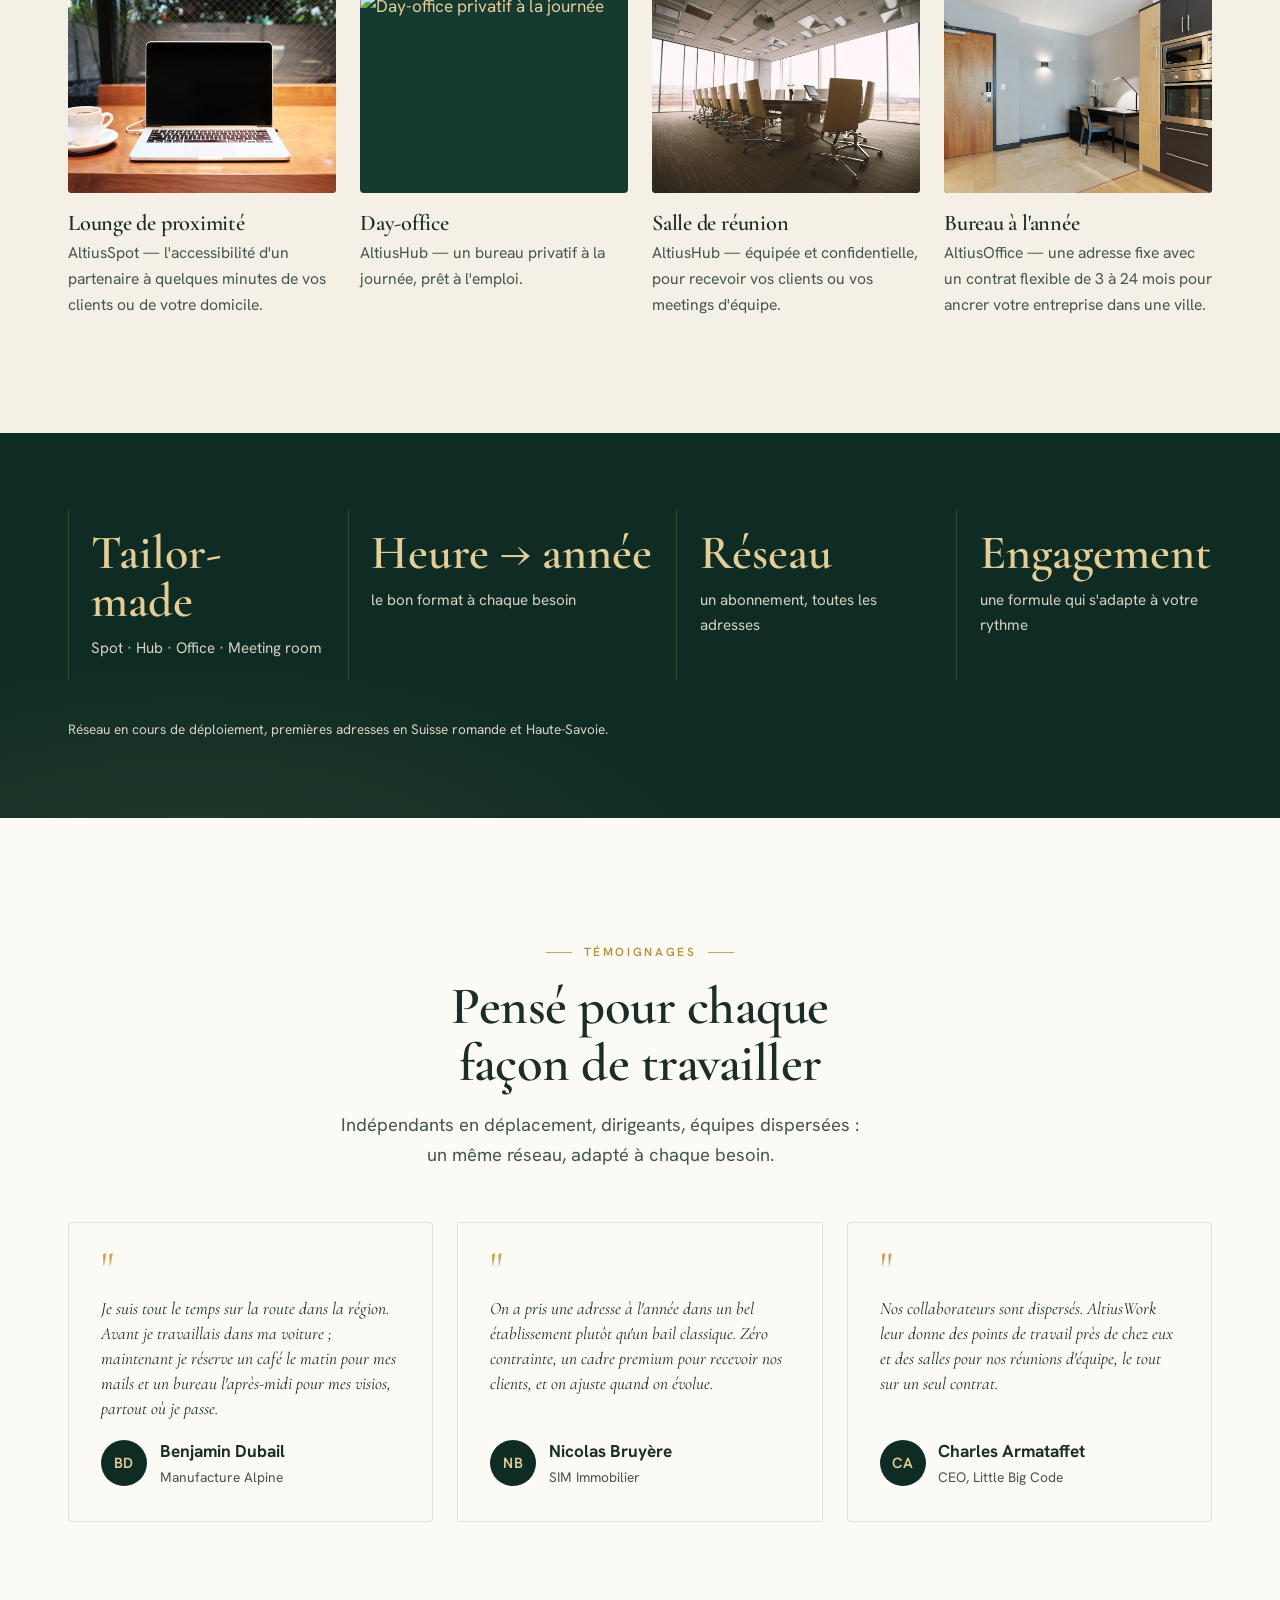
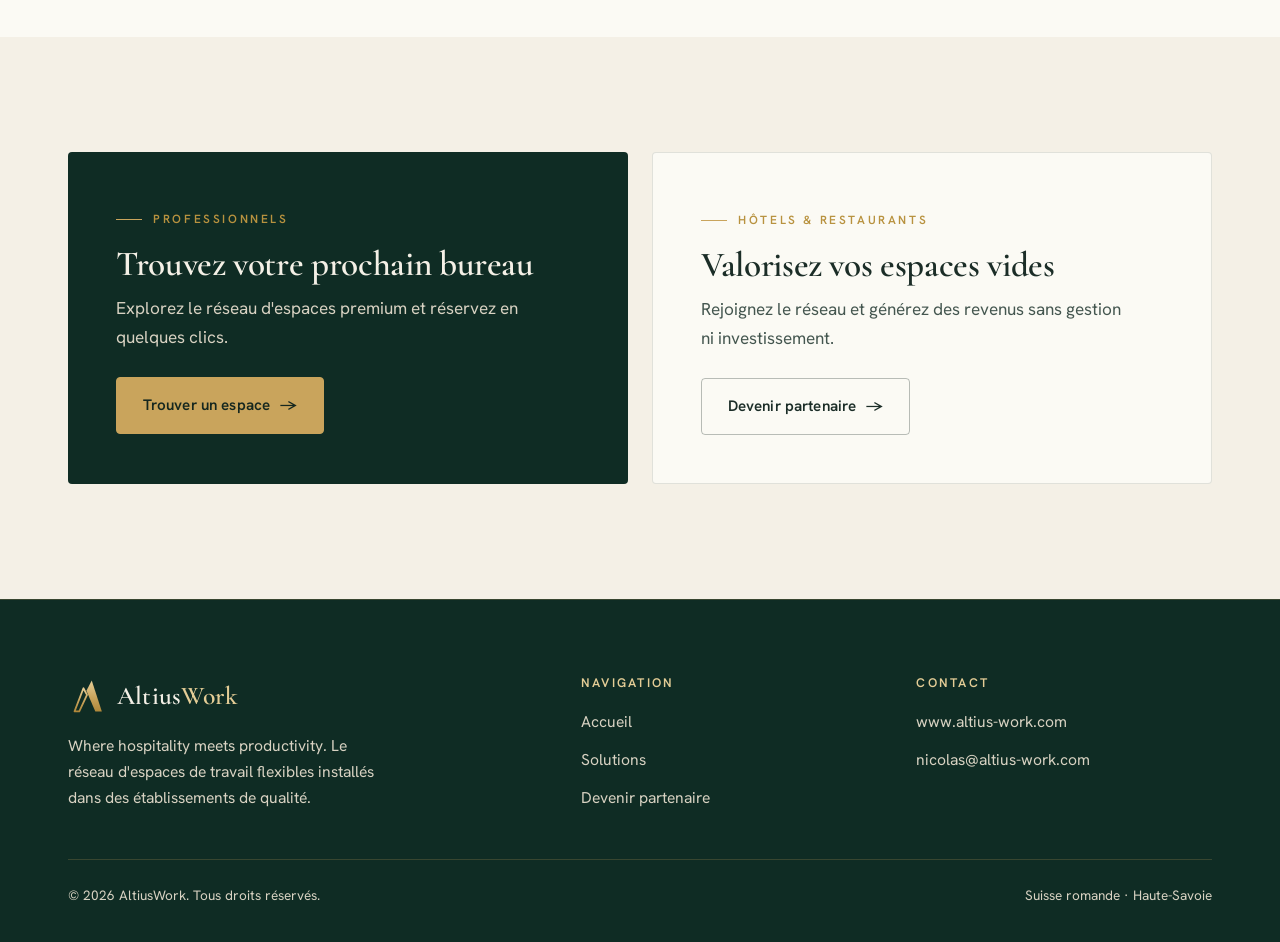
==== commit 4ea3c2b4: "Affinage wording home : comment ca marche, formats et bande de chiffres" ====
--- a/index.html
+++ b/index.html
@@ -103,7 +103,7 @@
   <div class="container how">
     <div class="how-left reveal">
       <span class="eyebrow">Comment ça marche</span>
-      <h2 class="how-title">Réserver un espace de travail<br>aussi simplement qu'une chambre</h2>
+      <h2 class="how-title">Réserver en<br>toute simplicité</h2>
       <p class="lead-sm">De la recherche à la réservation, tout se fait en quelques minutes. Vous arrivez, l'espace est prêt : connexion, café, calme et le confort d'un établissement de qualité.</p>
       <a class="btn btn-gold" href="solutions.html">Explorer la carte des lieux <span class="arrow">→</span></a>
     </div>
@@ -134,13 +134,13 @@
     <div class="section-head reveal">
       <span class="eyebrow">Les formats</span>
       <h2>Un espace pour chaque moment de travail</h2>
-      <p class="lead">Du passage d'une heure entre deux rendez-vous à l'implantation à l'année, choisissez le format qui correspond à votre journée.</p>
+      <p class="lead">Du passage d'une heure entre deux rendez-vous à l'implantation à l'année, choisissez le format qui correspond à vos besoins.</p>
     </div>
     <div class="grid cols-4 formats">
       <article class="format-card reveal">
         <div class="ph has-photo"><img src="assets/img/spot.jpg" alt="Travailler dans un café-bar partenaire"></div>
         <h3>Lounge de proximité</h3>
-        <p>AltiusSpot — l'ambiance d'un café-bar partenaire, en mode travail.</p>
+        <p>AltiusSpot — l'accessibilité d'un partenaire à quelques minutes de vos clients ou de votre domicile.</p>
       </article>
       <article class="format-card reveal">
         <div class="ph has-photo"><img src="assets/img/hub.jpg" alt="Day-office privatif à la journée"></div>
@@ -150,12 +150,12 @@
       <article class="format-card reveal">
         <div class="ph has-photo"><img src="assets/img/meeting.jpg" alt="Salle de réunion équipée"></div>
         <h3>Salle de réunion</h3>
-        <p>AltiusHub — équipée et confidentielle, pour recevoir vos clients.</p>
+        <p>AltiusHub — équipée et confidentielle, pour recevoir vos clients ou vos meetings d'équipe.</p>
       </article>
       <article class="format-card reveal">
         <div class="ph has-photo"><img src="assets/img/office.jpg" alt="Chambre transformée en bureau à l'année"></div>
         <h3>Bureau à l'année</h3>
-        <p>AltiusOffice — une chambre transformée en adresse fixe, à l'année.</p>
+        <p>AltiusOffice — une adresse fixe avec un contrat flexible de 3 à 24 mois pour ancrer votre entreprise dans une ville.</p>
       </article>
     </div>
   </div>
@@ -165,10 +165,10 @@
 <section class="section tight on-dark stats-band">
   <div class="container">
     <div class="grid cols-4 stats">
-      <div class="stat reveal"><span class="stat-num">3&nbsp;solutions</span><span class="stat-label">Spot · Hub · Office</span></div>
+      <div class="stat reveal"><span class="stat-num">Tailor-made</span><span class="stat-label">Spot · Hub · Office · Meeting room</span></div>
       <div class="stat reveal"><span class="stat-num">Heure&nbsp;→&nbsp;année</span><span class="stat-label">le bon format à chaque besoin</span></div>
-      <div class="stat reveal"><span class="stat-num">1&nbsp;réseau</span><span class="stat-label">un accès, toutes les adresses</span></div>
-      <div class="stat reveal"><span class="stat-num">0&nbsp;engagement</span><span class="stat-label">vous payez ce que vous utilisez</span></div>
+      <div class="stat reveal"><span class="stat-num">Réseau</span><span class="stat-label">un abonnement, toutes les adresses</span></div>
+      <div class="stat reveal"><span class="stat-num">Engagement</span><span class="stat-label">une formule qui s'adapte à votre rythme</span></div>
     </div>
     <p class="stats-note reveal">Réseau en cours de déploiement, premières adresses en Suisse romande et Haute-Savoie.</p>
   </div>
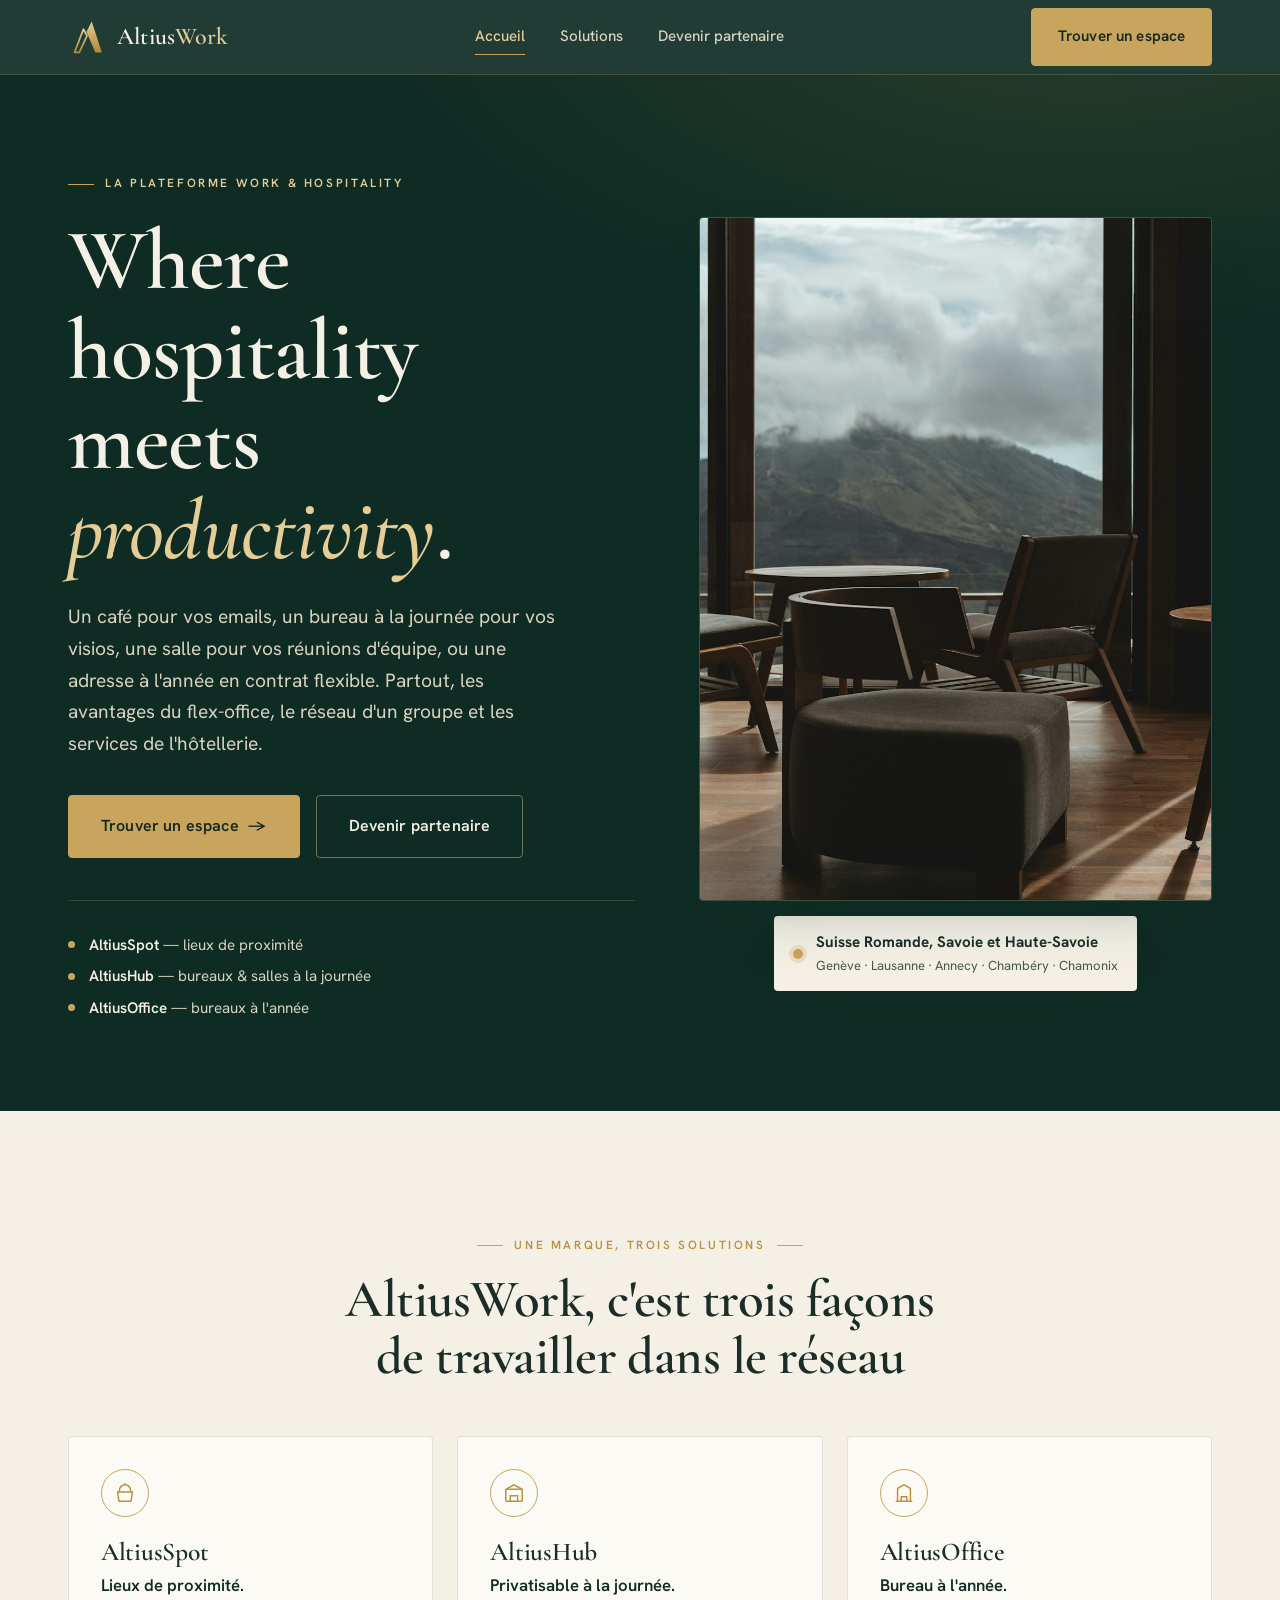
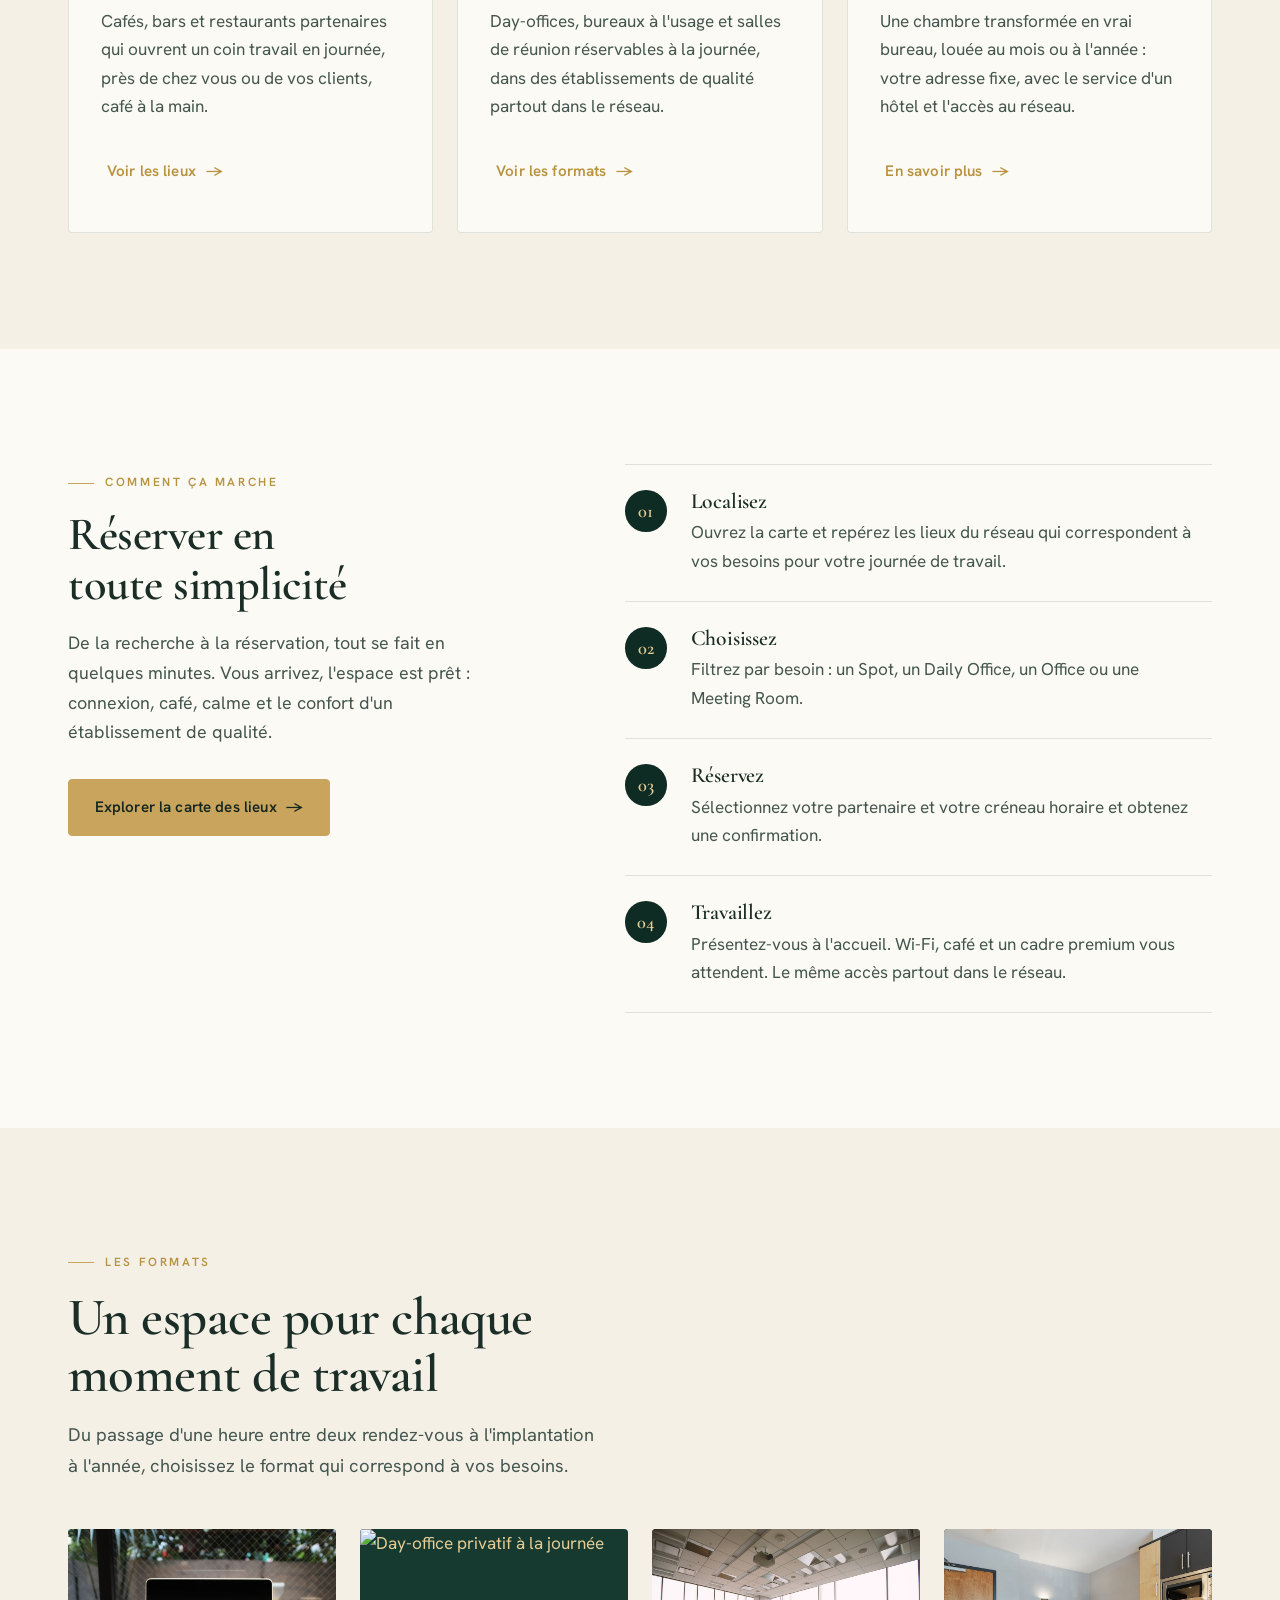
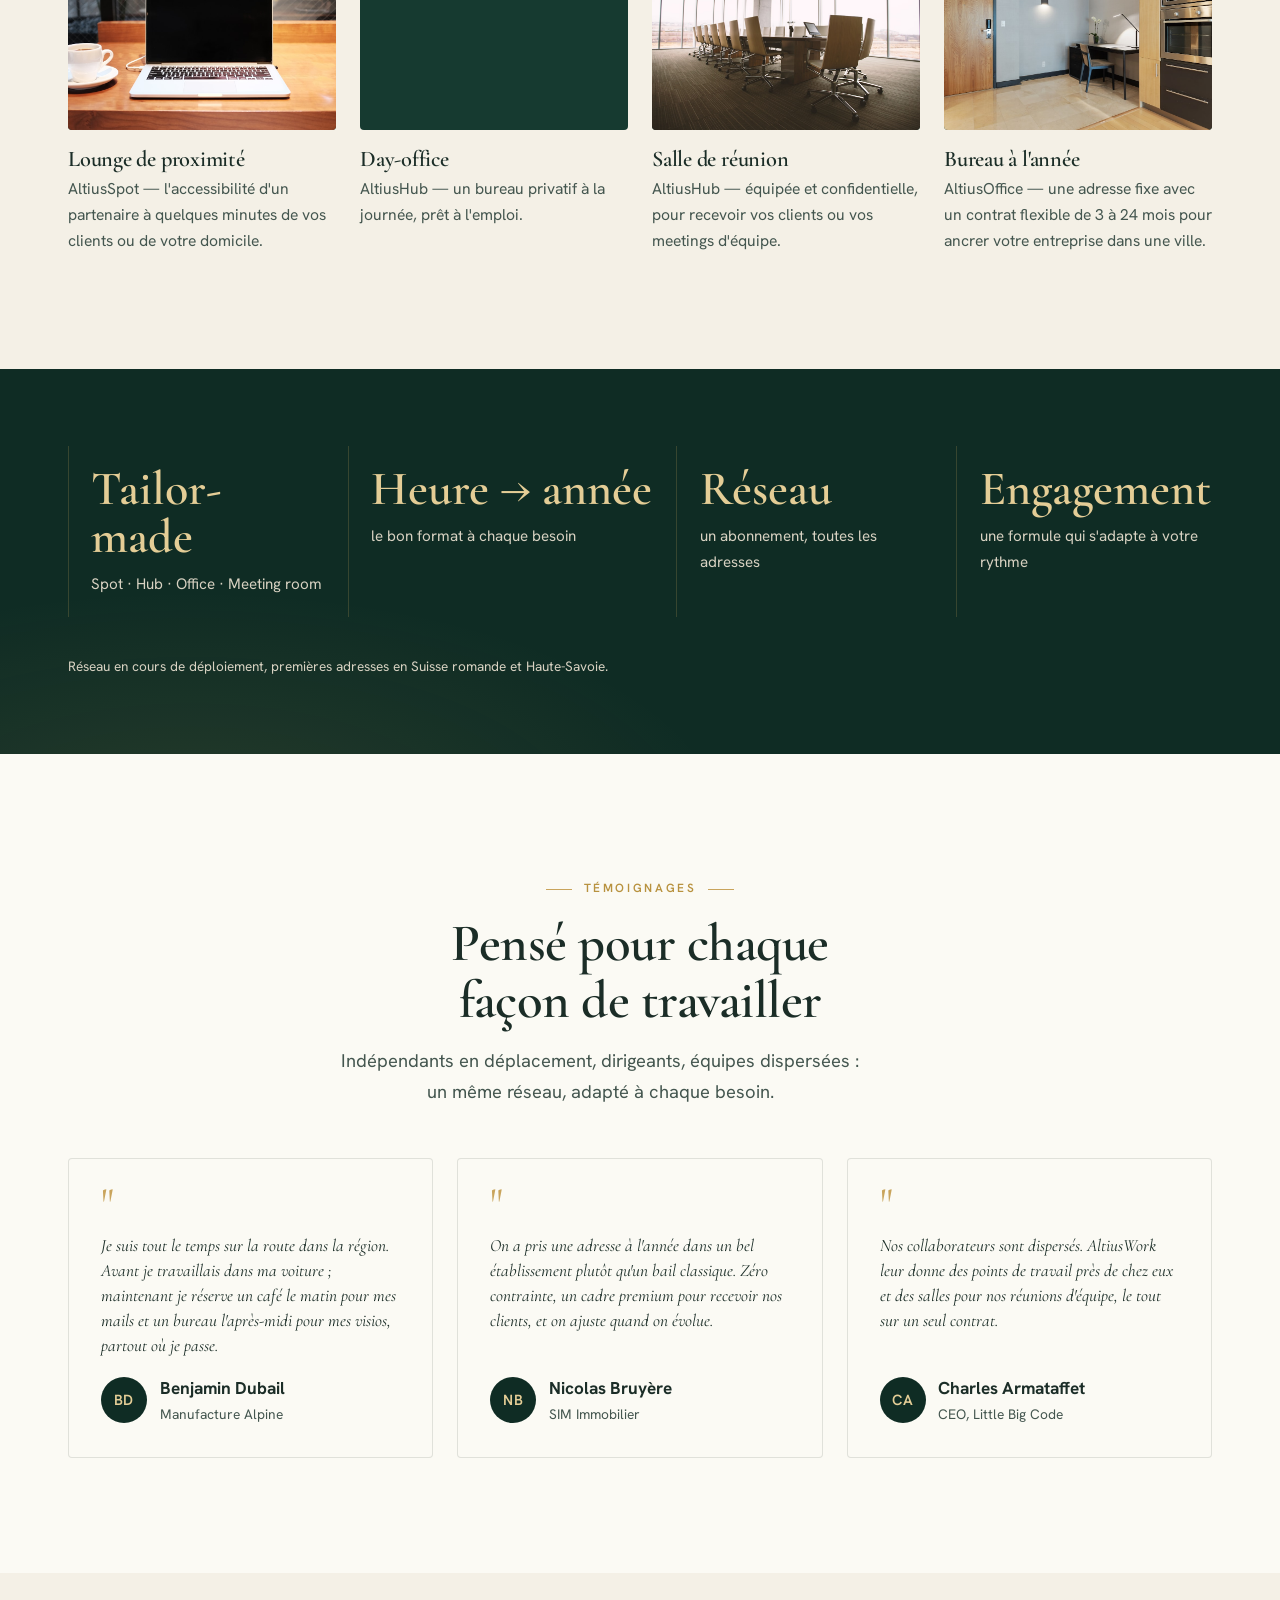
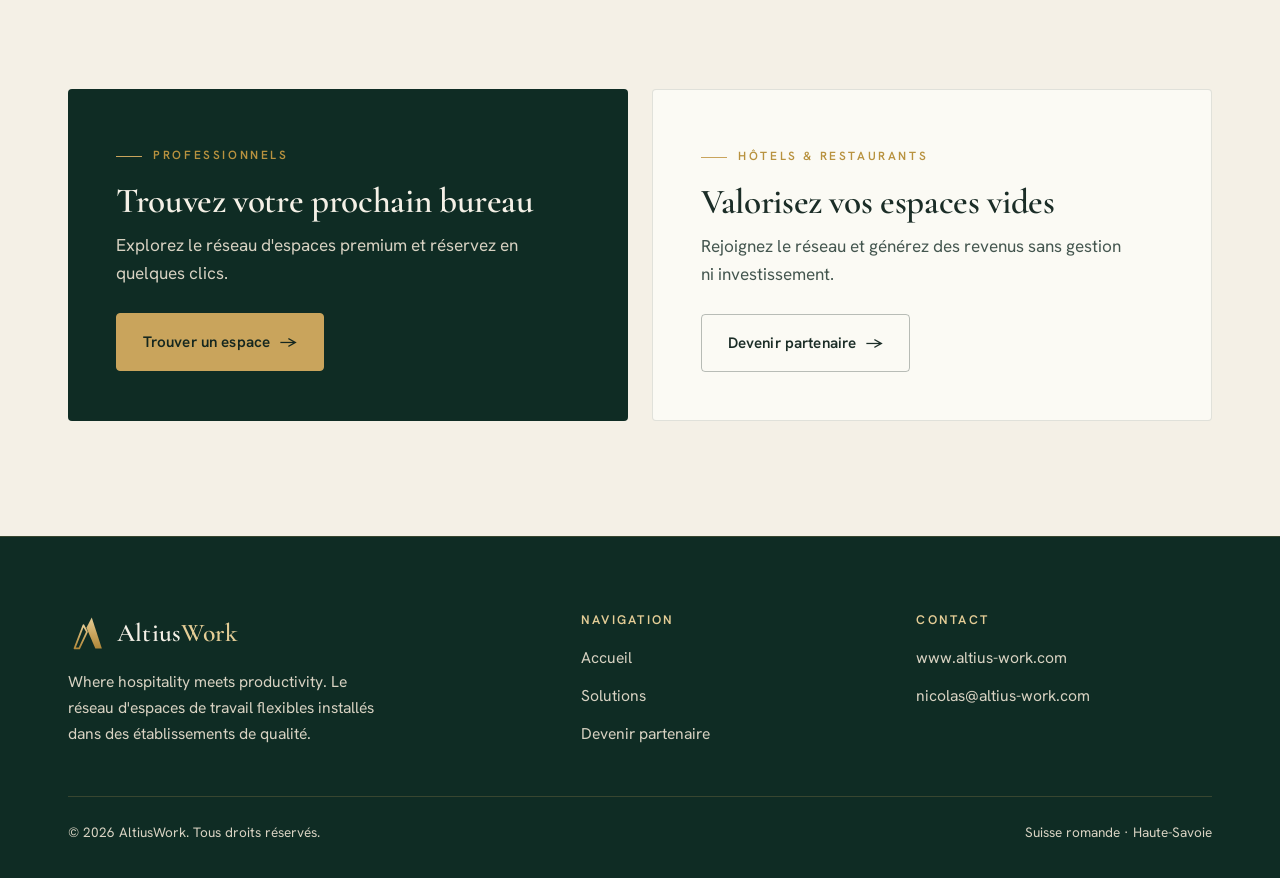
==== commit 8c58f7a3: "Home : hero-lead resserre (4 usages + promesse)" ====
--- a/index.html
+++ b/index.html
@@ -38,7 +38,7 @@
     <div class="hero-copy">
       <span class="eyebrow">La plateforme work &amp; hospitality</span>
       <h1>Where hospitality<br>meets <em>productivity</em>.</h1>
-      <p class="hero-lead">Un réseau unique pour travailler où vous voulez : un café ou un restaurant pour traiter vos emails ou rencontrer vos partenaires, un bureau à la journée pour votre call en visio, une meeting-room pour votre événement collaborateur, ou une adresse à l'année avec un contrat flexible. Les avantages du flex-office, le réseau d'un groupe et les services de l'hôtellerie.</p>
+      <p class="hero-lead">Un café pour vos emails, un bureau à la journée pour vos visios, une salle pour vos réunions d'équipe, ou une adresse à l'année en contrat flexible. Partout, les avantages du flex-office, le réseau d'un groupe et les services de l'hôtellerie.</p>
       <div class="hero-actions">
         <a class="btn btn-gold btn-lg" href="solutions.html">Trouver un espace <span class="arrow">→</span></a>
         <a class="btn btn-outline btn-lg" href="partenaires.html">Devenir partenaire</a>
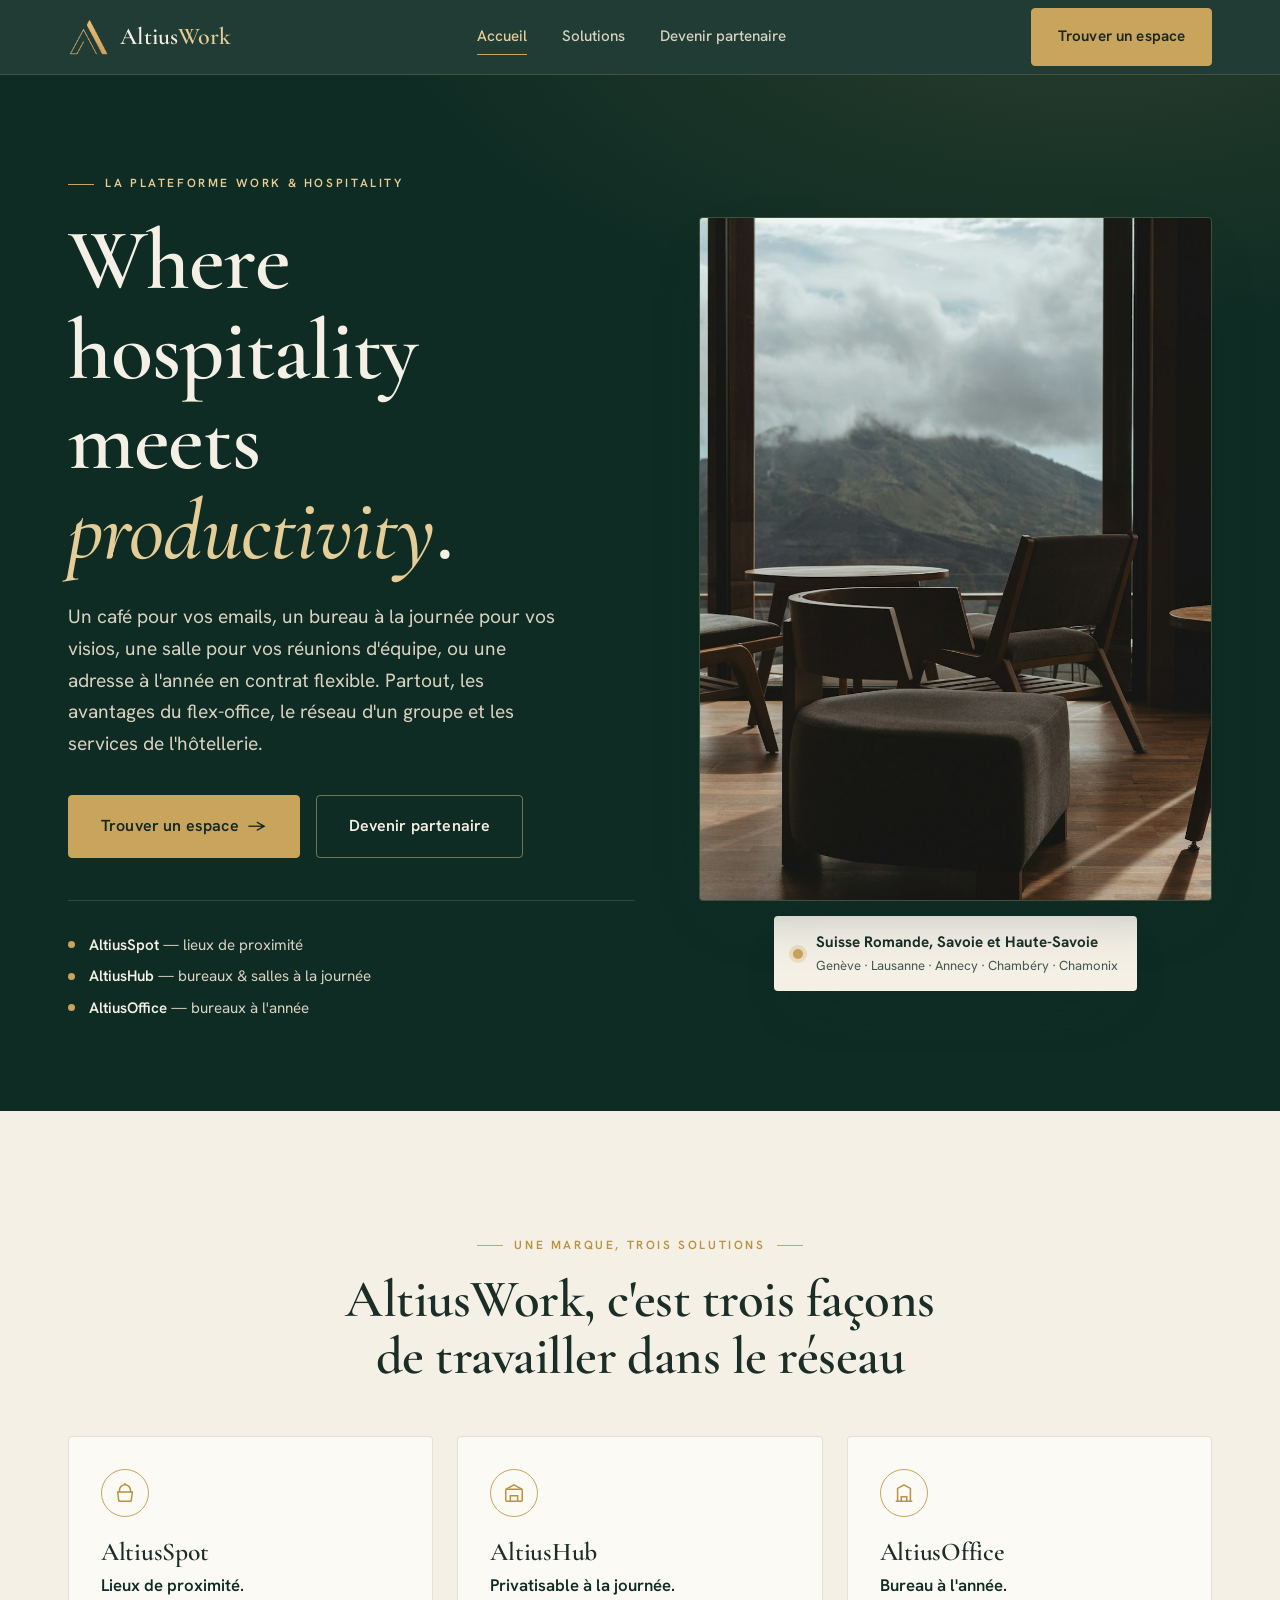
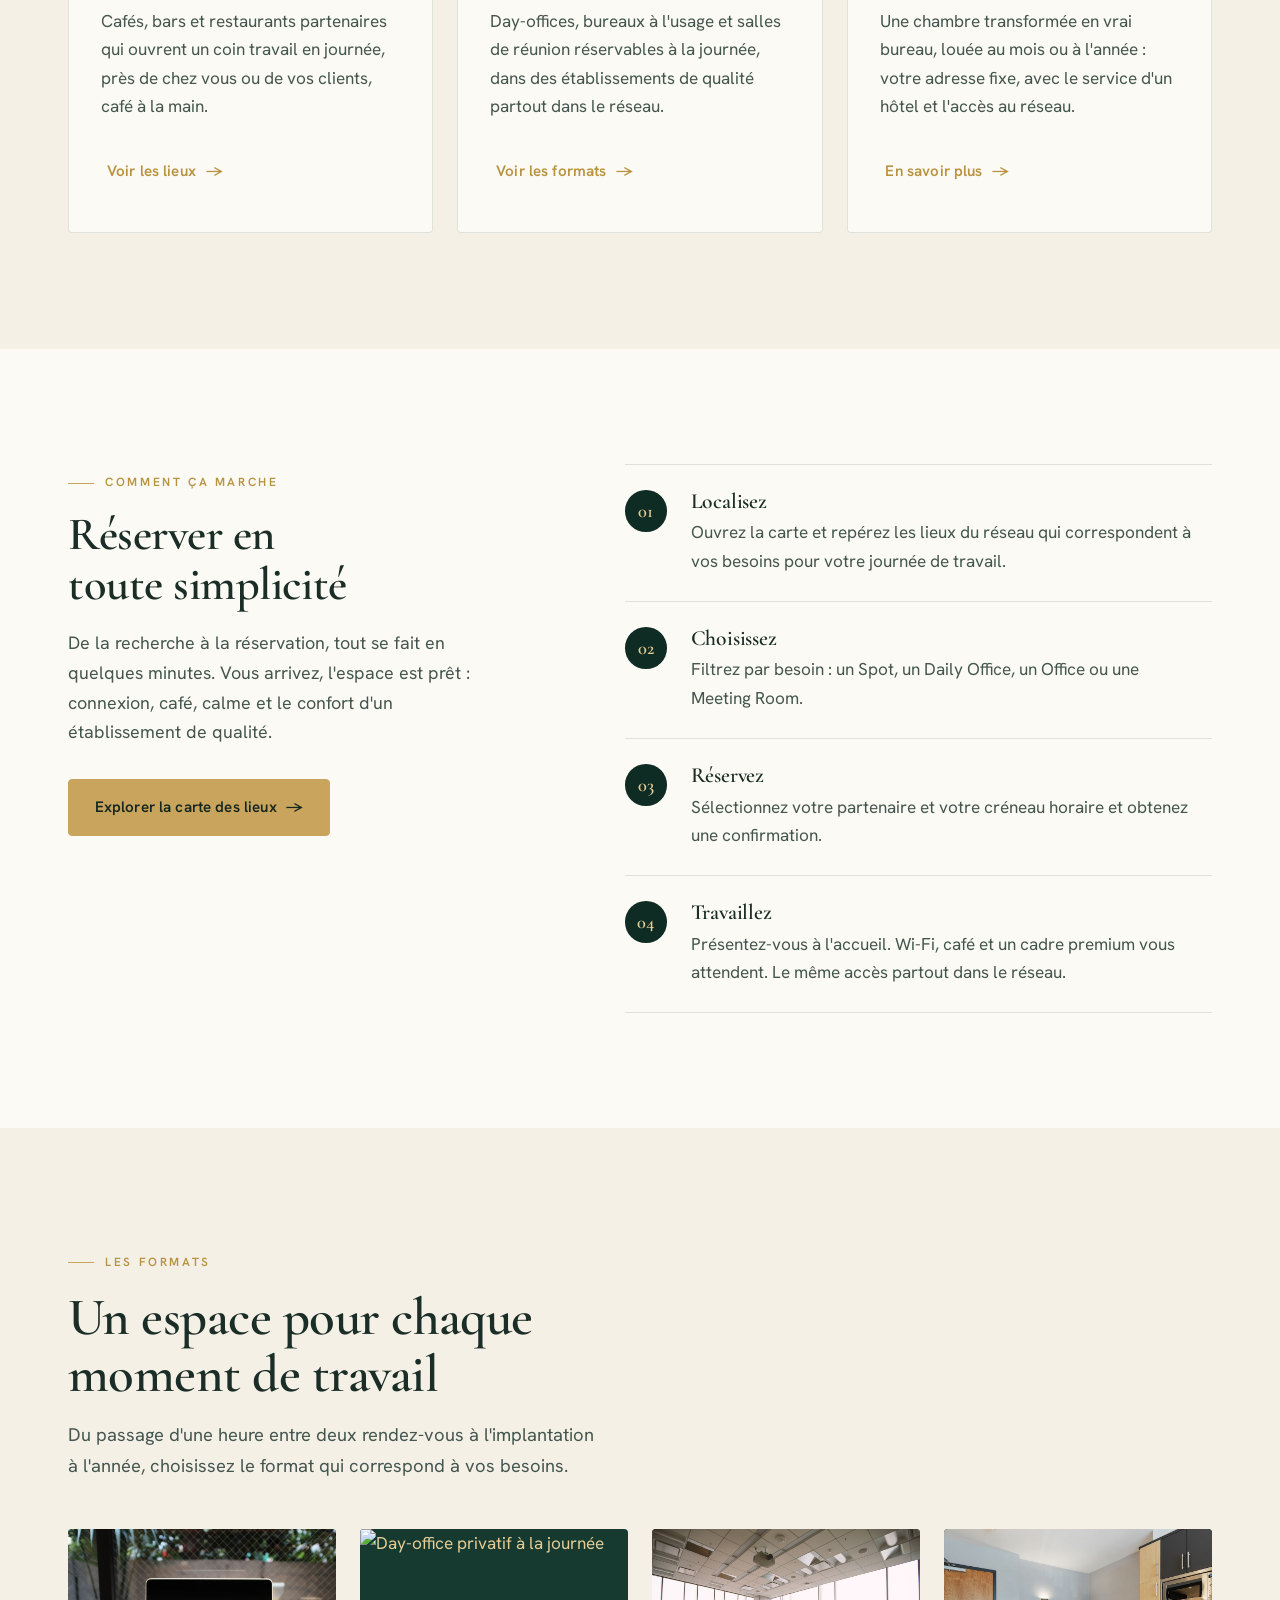
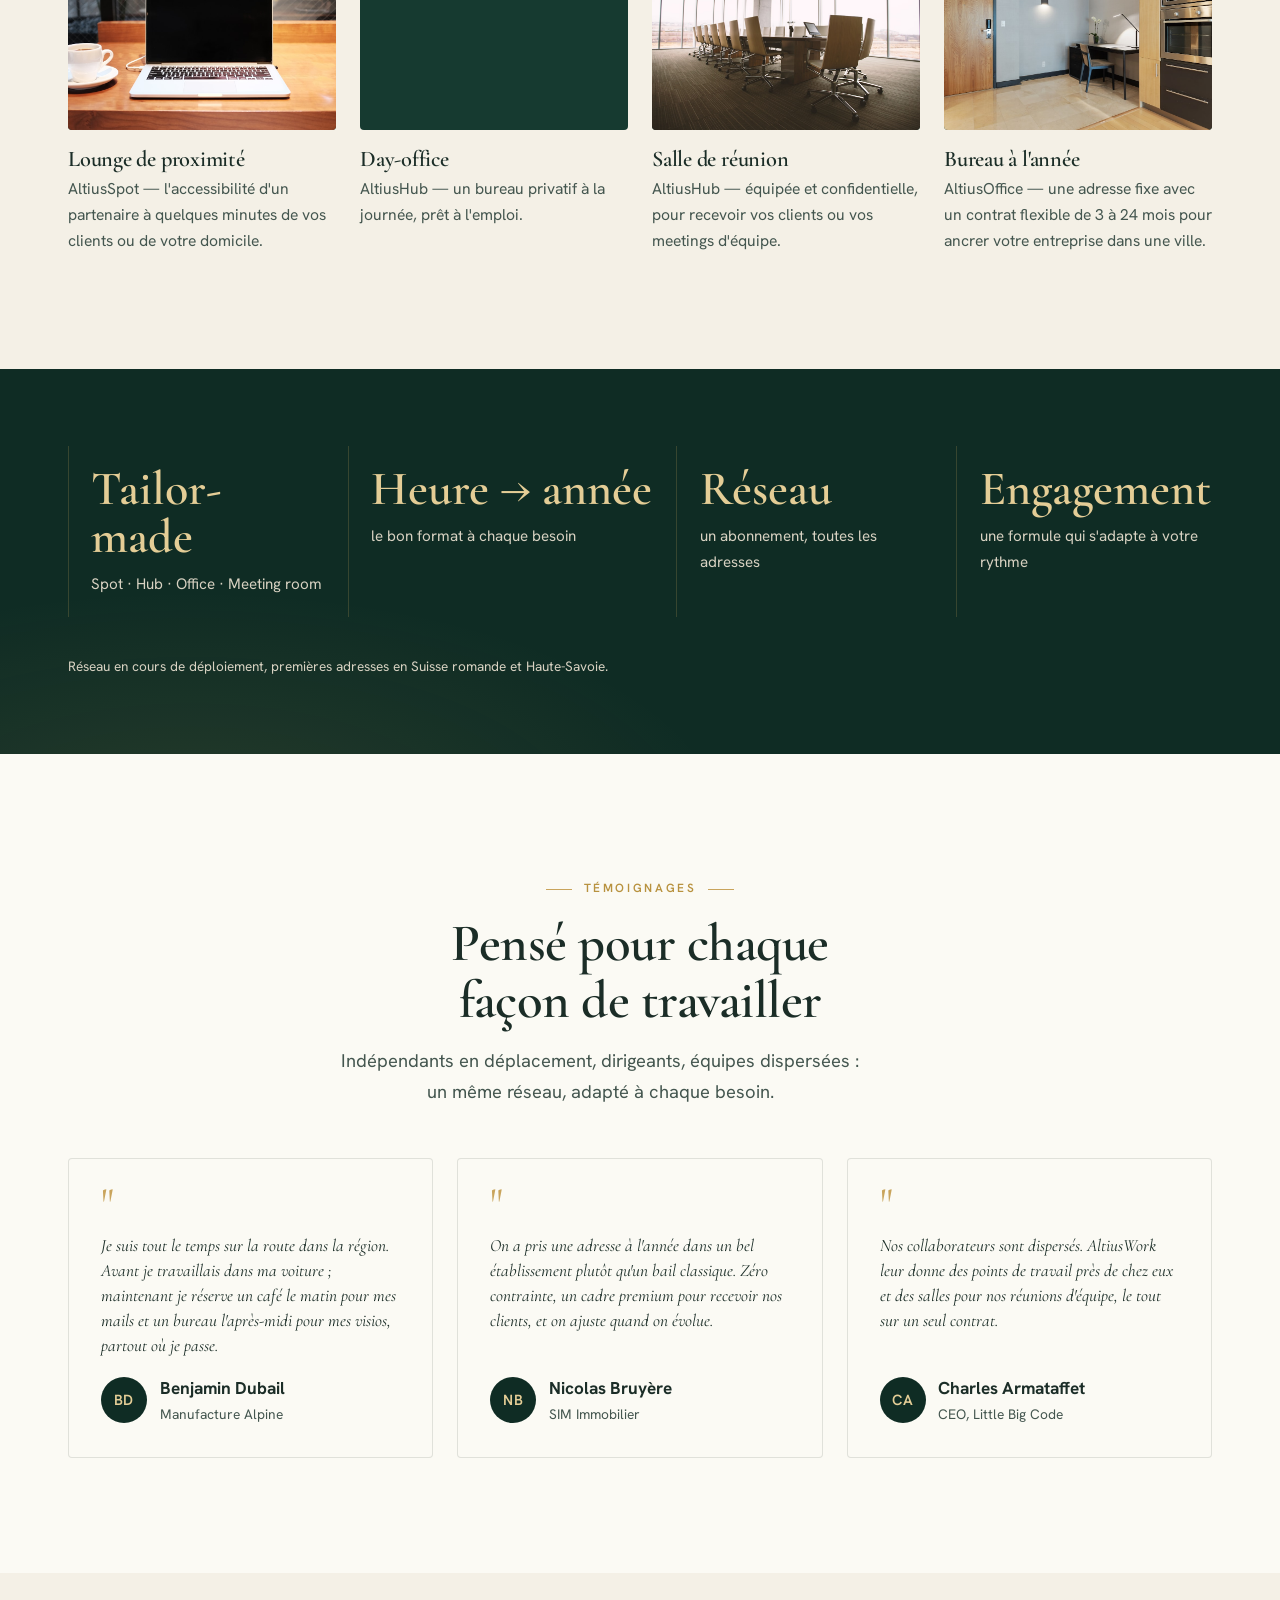
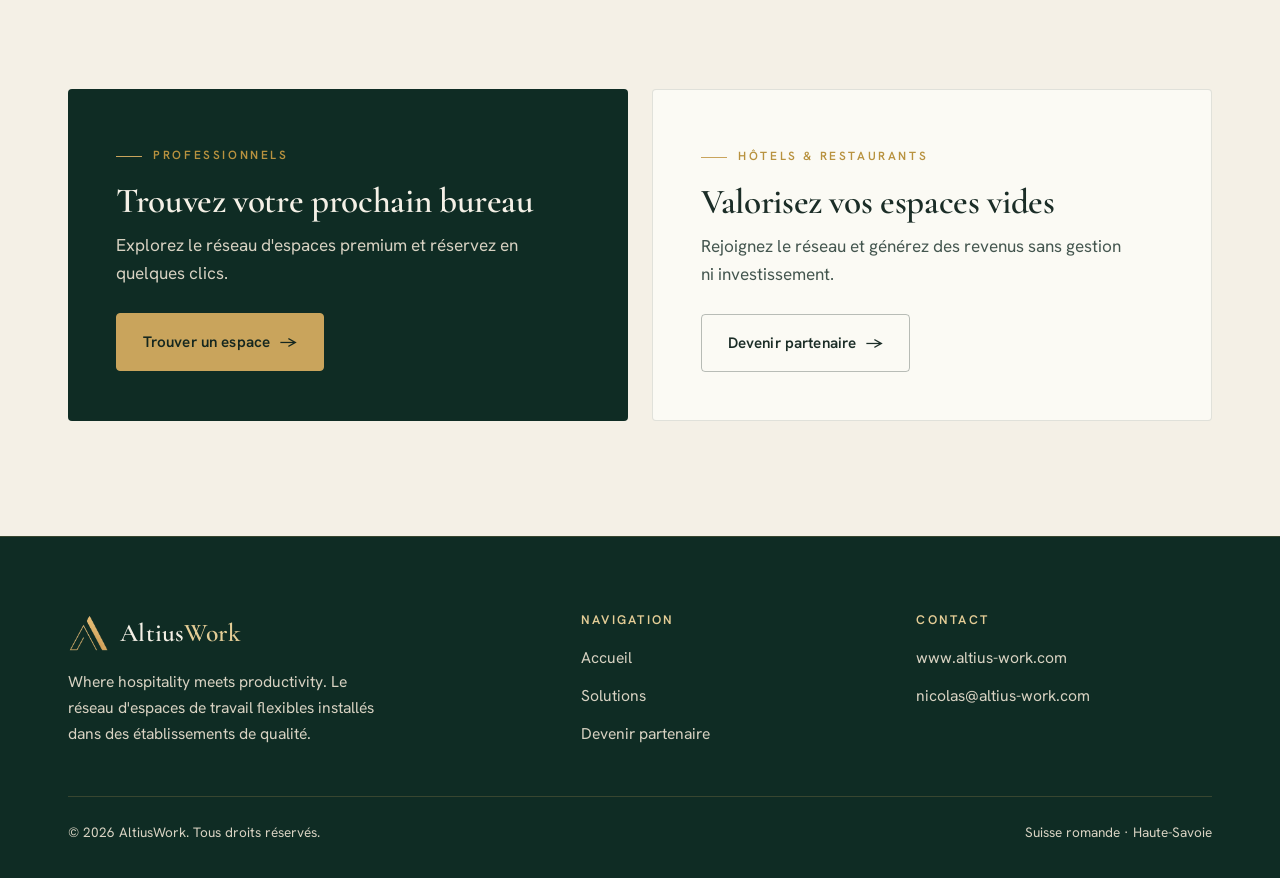
==== commit 2b3d0b6a: "Logo : pic officiel Dual Peak A (or) en PNG transparent dans header et footer" ====
--- a/index.html
+++ b/index.html
@@ -14,7 +14,7 @@
 <header class="site-header">
   <div class="container nav">
     <a class="brand" href="index.html" aria-label="AltiusWork — accueil">
-      <img class="mark" src="assets/logo-mark.svg" alt="">
+      <img class="mark" src="assets/logo-mark.png" alt="">
       <span class="word">Altius<b>Work</b></span>
     </a>
     <nav class="nav-menu" id="navMenu">
@@ -228,7 +228,7 @@
     <div class="footer-grid">
       <div>
         <a class="brand" href="index.html">
-          <img class="mark" src="assets/logo-mark.svg" alt="">
+          <img class="mark" src="assets/logo-mark.png" alt="">
           <span class="word">Altius<b>Work</b></span>
         </a>
         <p class="footer-blurb">Where hospitality meets productivity. Le réseau d'espaces de travail flexibles installés dans des établissements de qualité.</p>
--- a/assets/altius.css
+++ b/assets/altius.css
@@ -137,7 +137,7 @@
   height:74px;
 }
 .brand{display:flex;align-items:center;gap:.7rem;}
-.brand .mark{width:38px;height:38px;flex:none;}
+.brand .mark{height:38px;width:auto;flex:none;}
 .brand .word{
   font-family:var(--serif);
   font-weight:600;
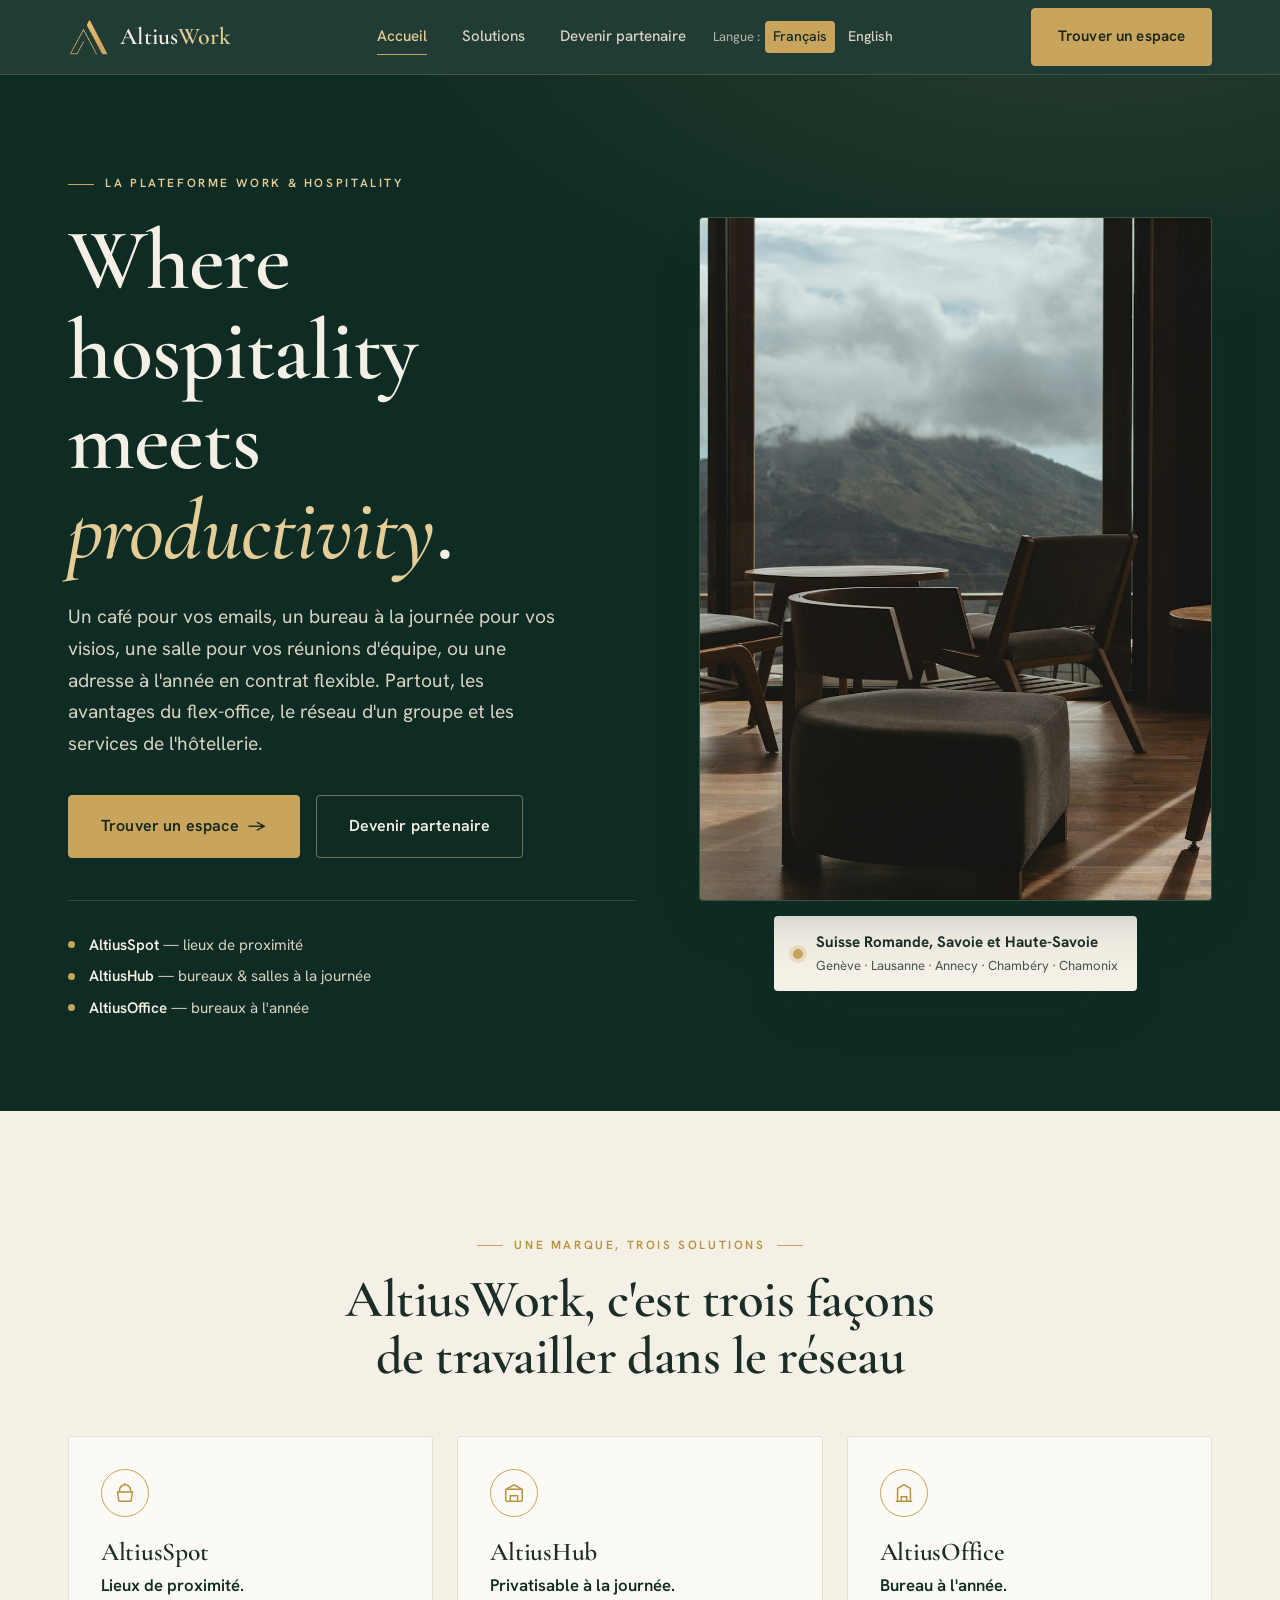
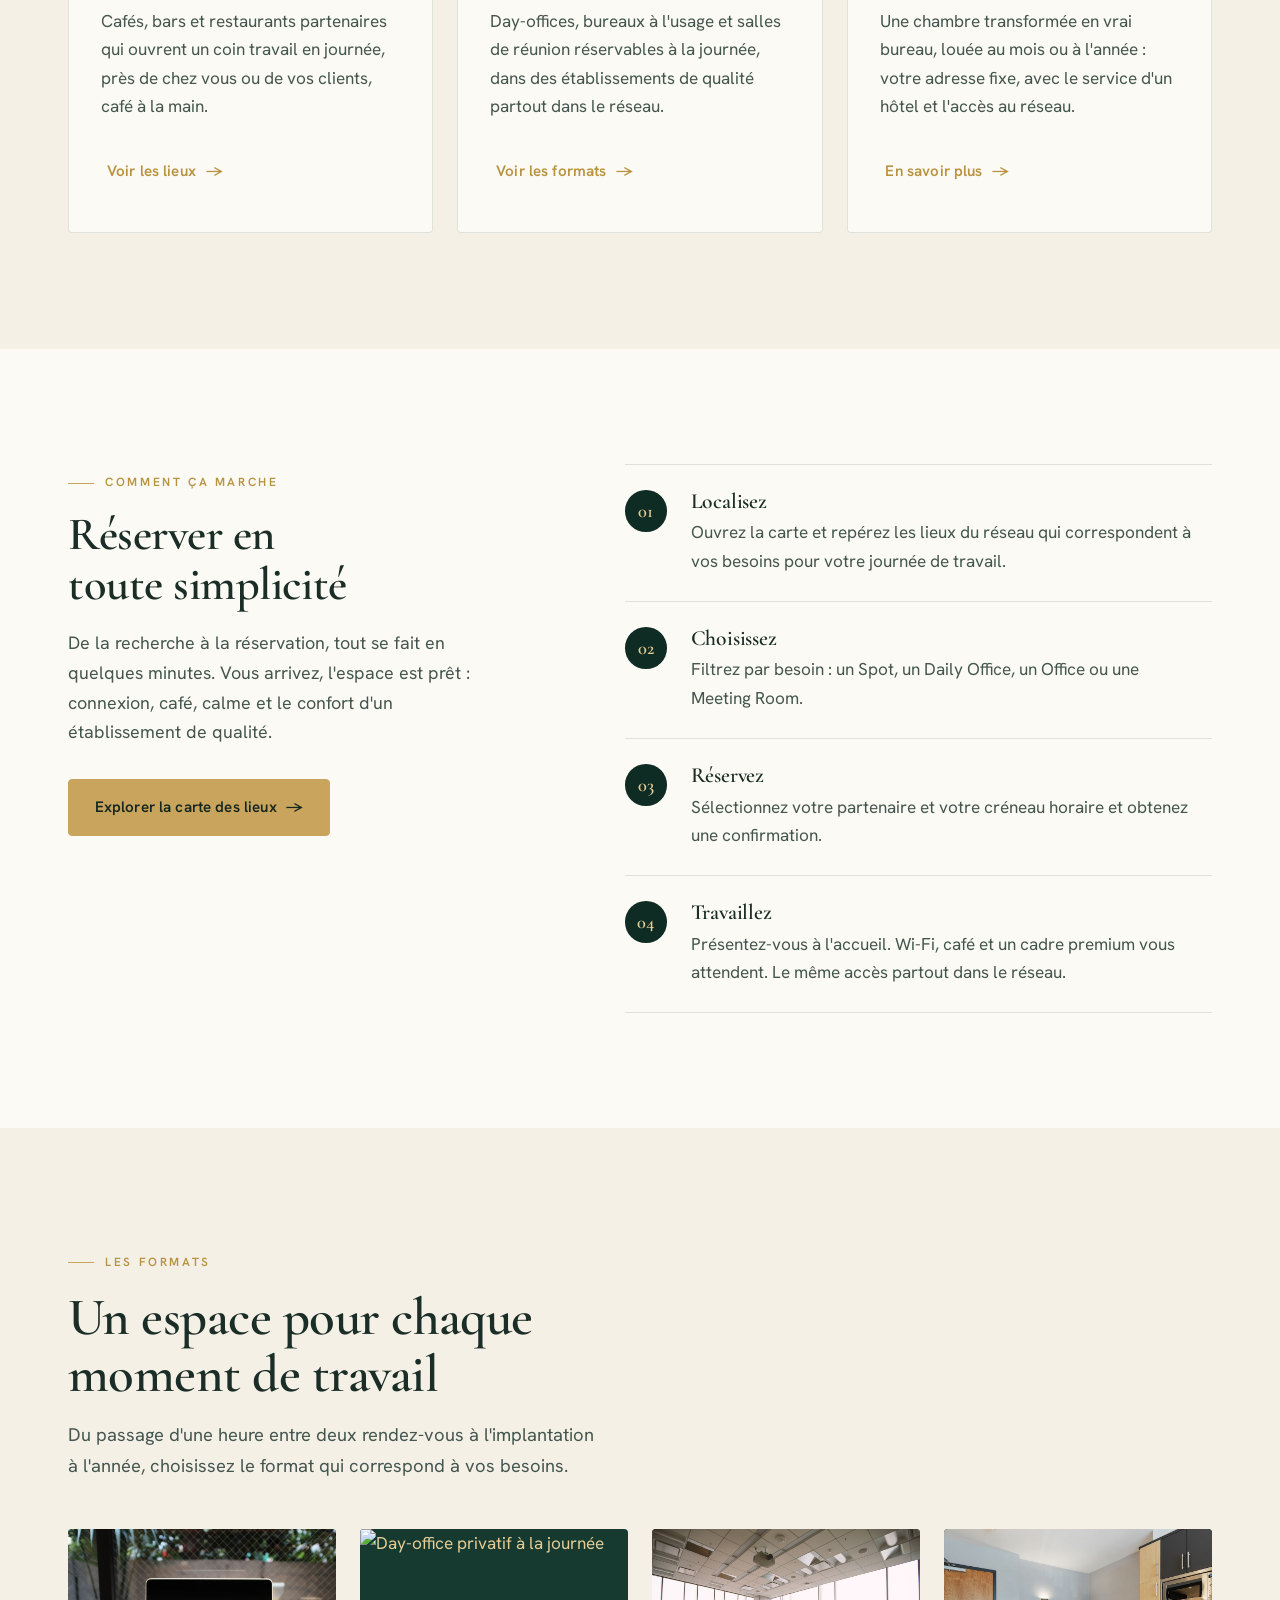
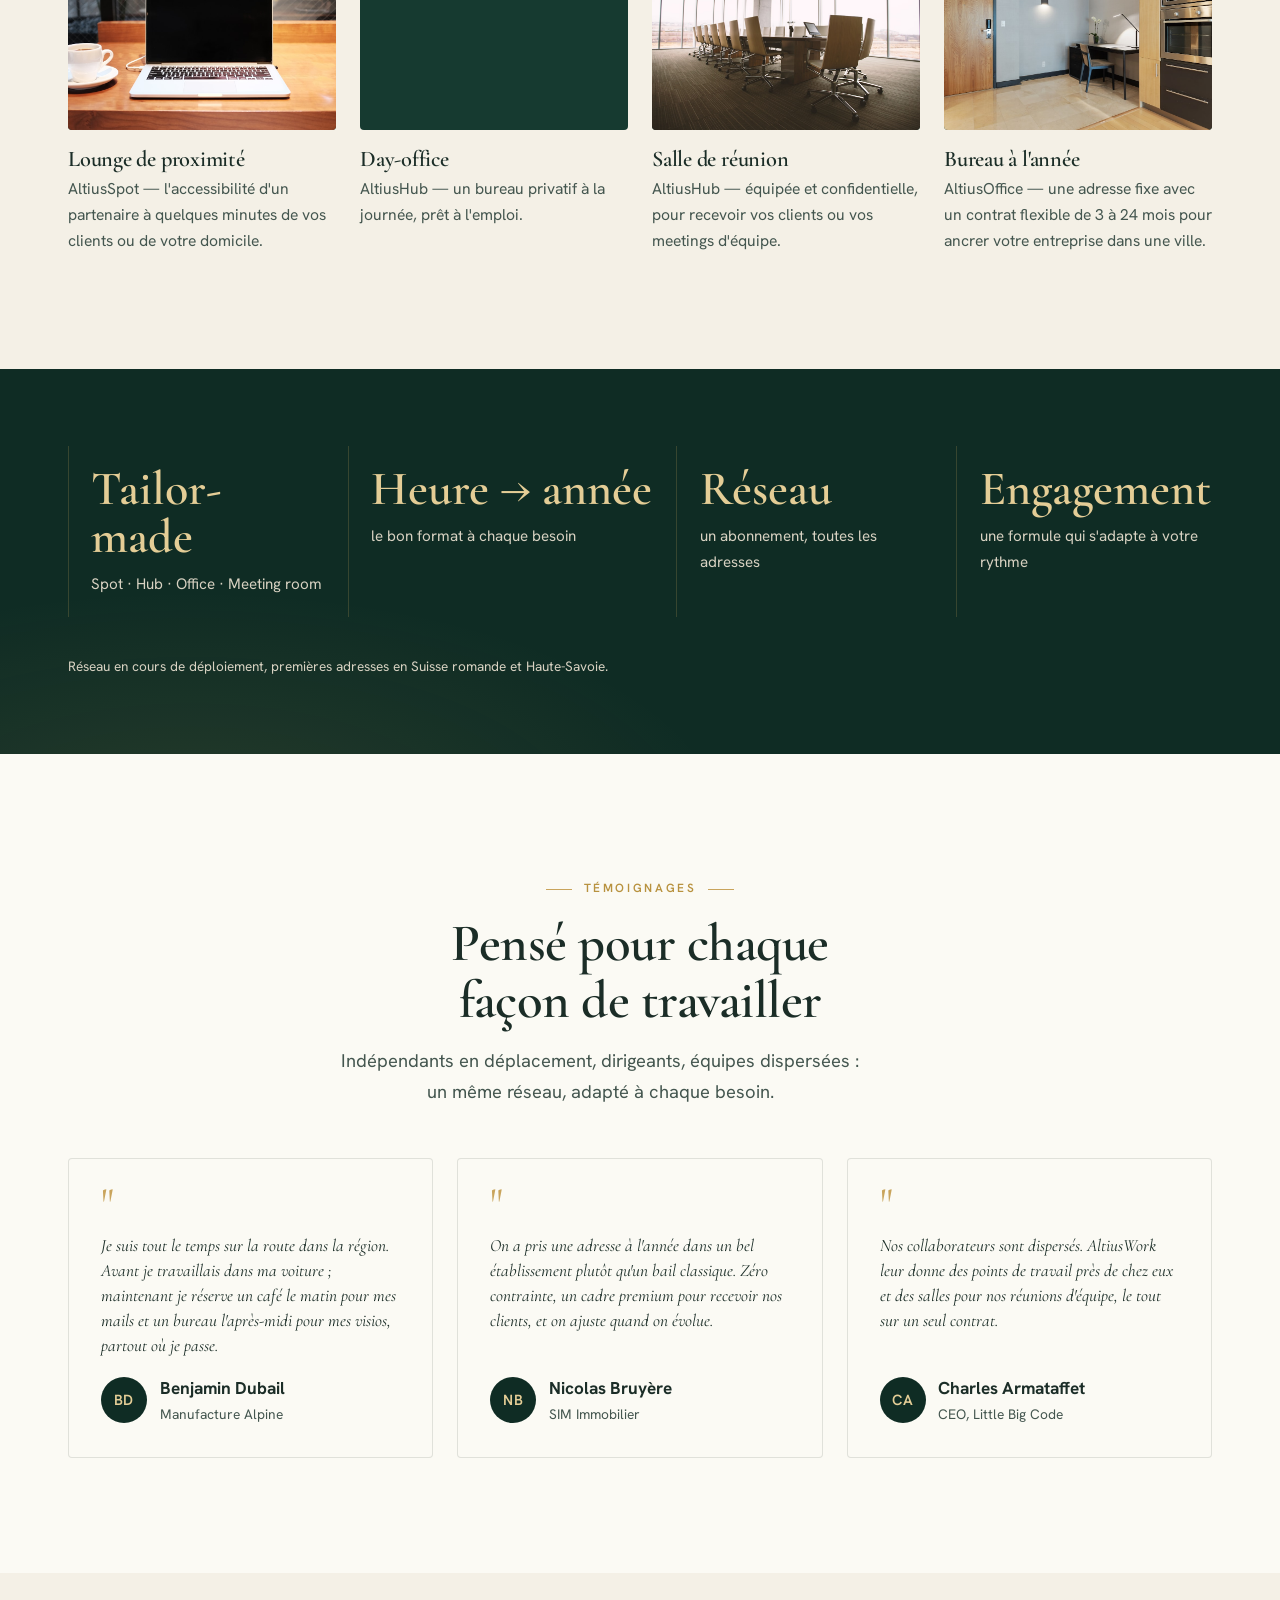
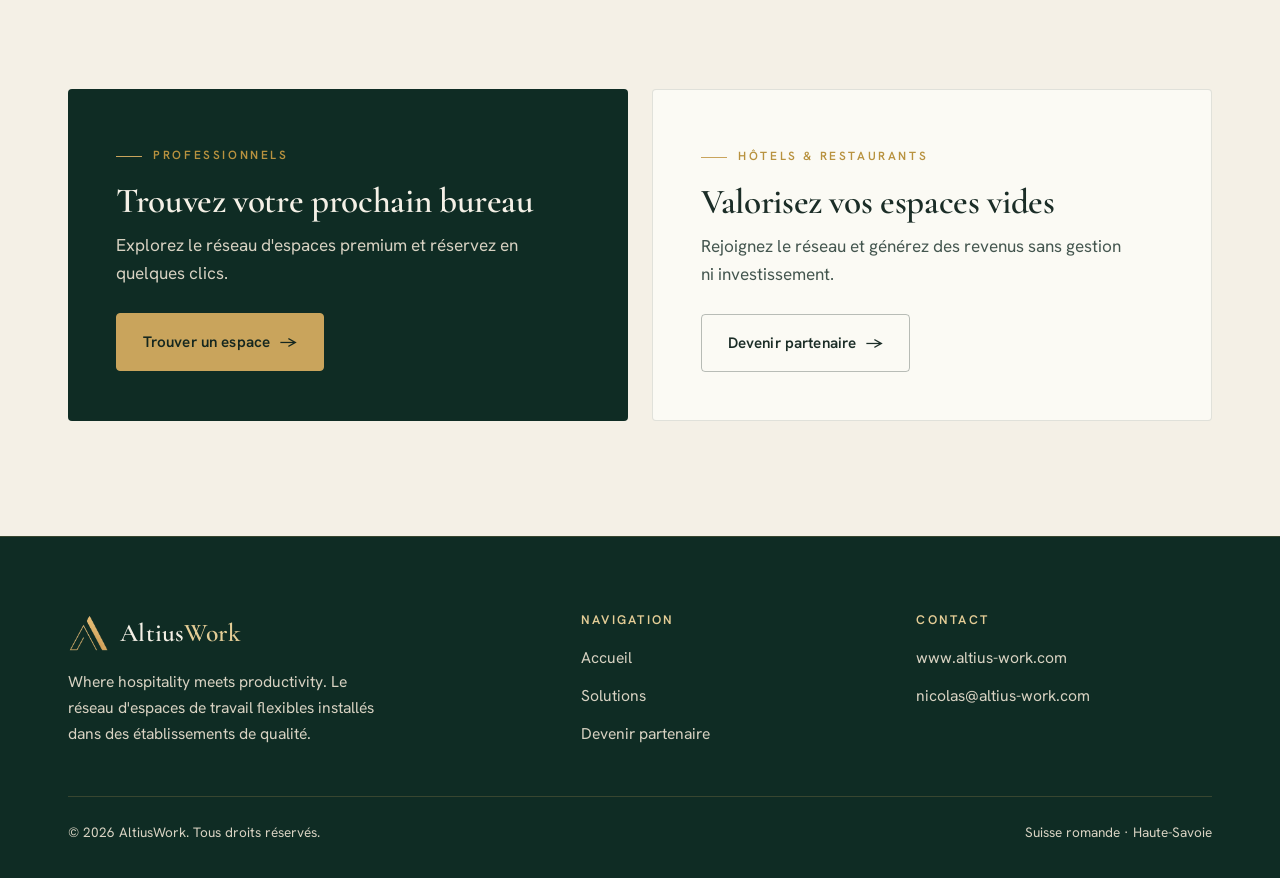
==== commit 77999ce3: "Version anglaise du site (/en/) + switch de langue FR/EN dans le header + JS carte/formulaires bilin" ====
--- a/index.html
+++ b/index.html
@@ -22,6 +22,7 @@
         <li><a href="index.html" class="active">Accueil</a></li>
         <li><a href="solutions.html">Solutions</a></li>
         <li><a href="partenaires.html">Devenir partenaire</a></li>
+        <li class="nav-lang"><span class="lang-label">Langue :</span><a href="index.html" class="active" aria-current="true">Français</a><a href="en/index.html">English</a></li>
       </ul>
       <a class="btn btn-gold nav-mobile-cta" href="solutions.html">Trouver un espace</a>
     </nav>
--- a/assets/altius.css
+++ b/assets/altius.css
@@ -198,6 +198,18 @@
 }
 @media (min-width:921px){.nav-menu{display:contents;}}
 
+/* Language switch (FR / EN) */
+.nav-lang{display:flex;align-items:center;gap:.3rem;margin-left:.4rem;}
+.nav-lang .lang-label{color:var(--cream-soft);font-size:.82rem;opacity:.8;}
+.nav-links .nav-lang a{padding:.3rem .5rem;font-size:.88rem;border-radius:var(--radius);}
+.nav-links .nav-lang a.active{color:var(--sapin);background:var(--or);}
+.nav-links .nav-lang a.active:hover{color:var(--sapin);}
+.nav-links .nav-lang a.active::after{display:none;}
+@media (max-width:920px){
+  .nav-menu .nav-links .nav-lang{padding:.85rem .4rem;gap:.5rem;}
+  .nav-menu .nav-links .nav-lang a{border-bottom:none;font-size:1rem;}
+}
+
 /* ============================================================
    Sections / layout helpers
    ============================================================ */
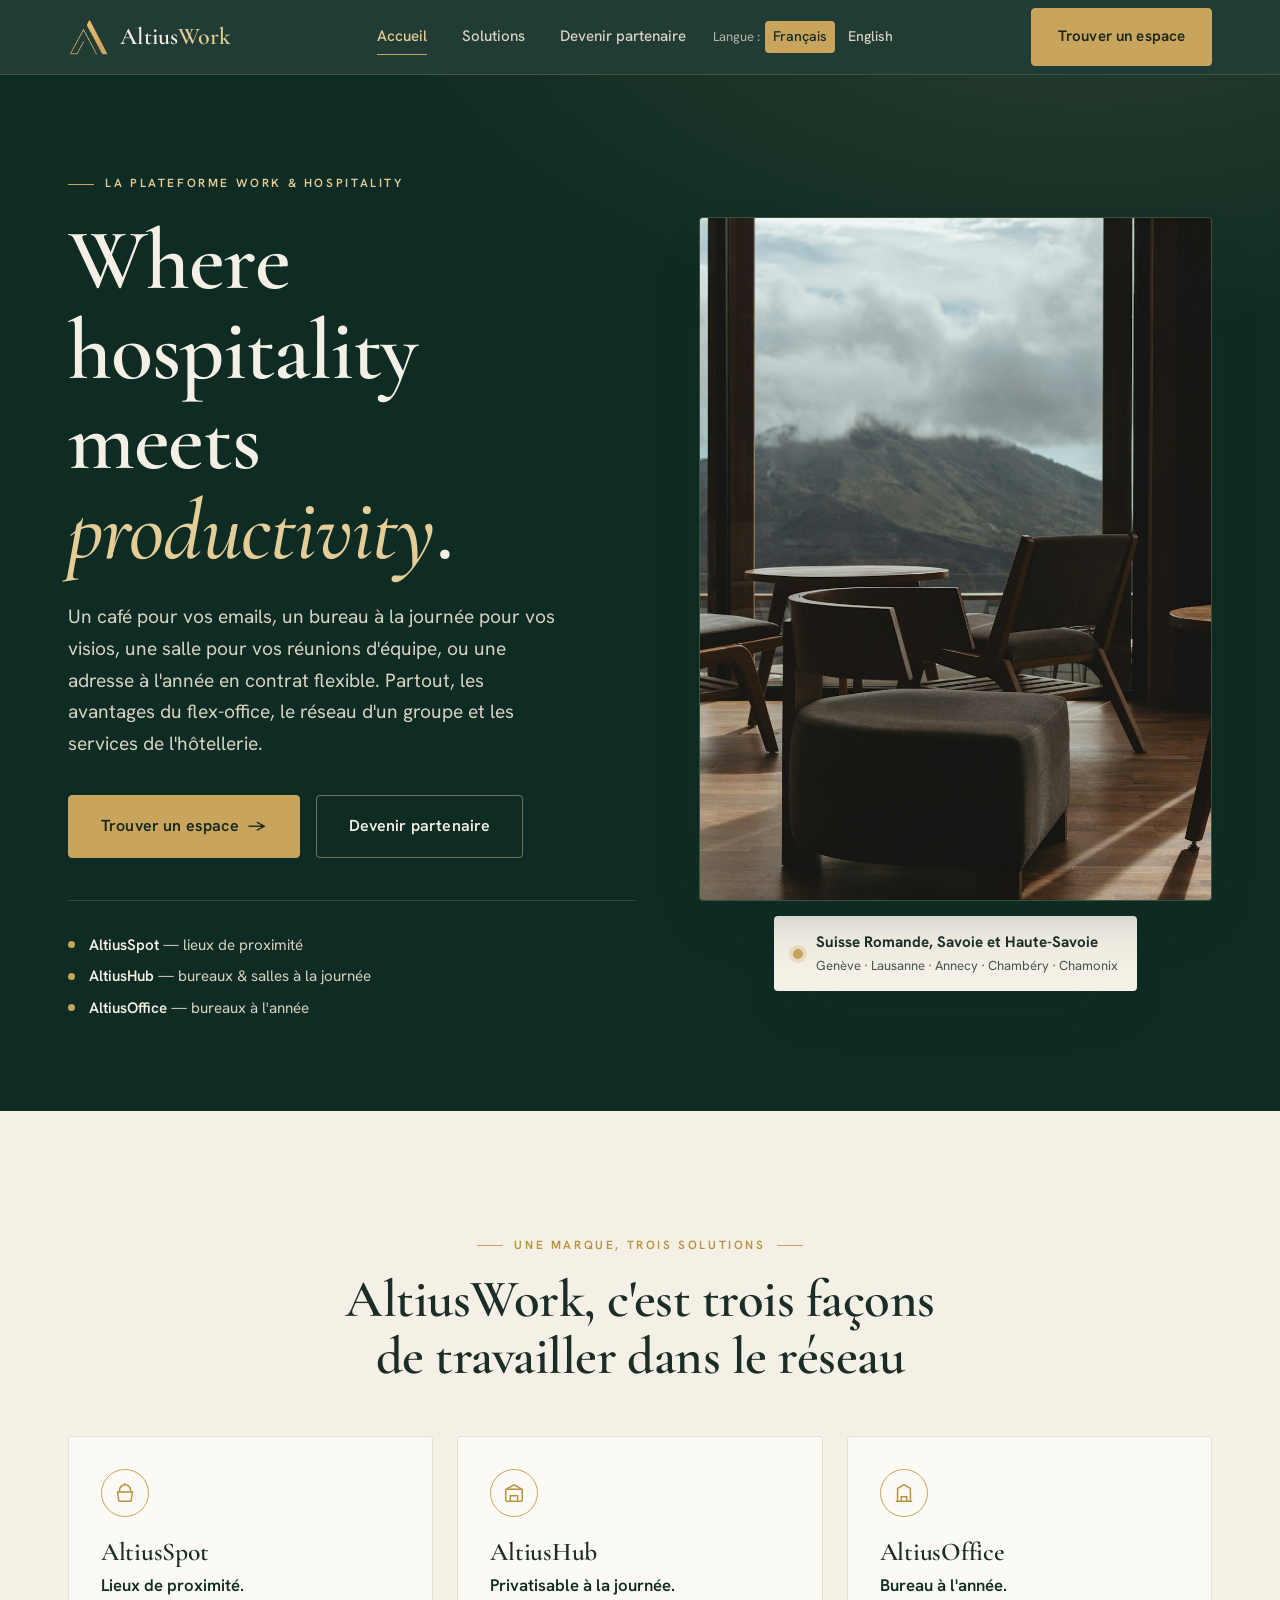
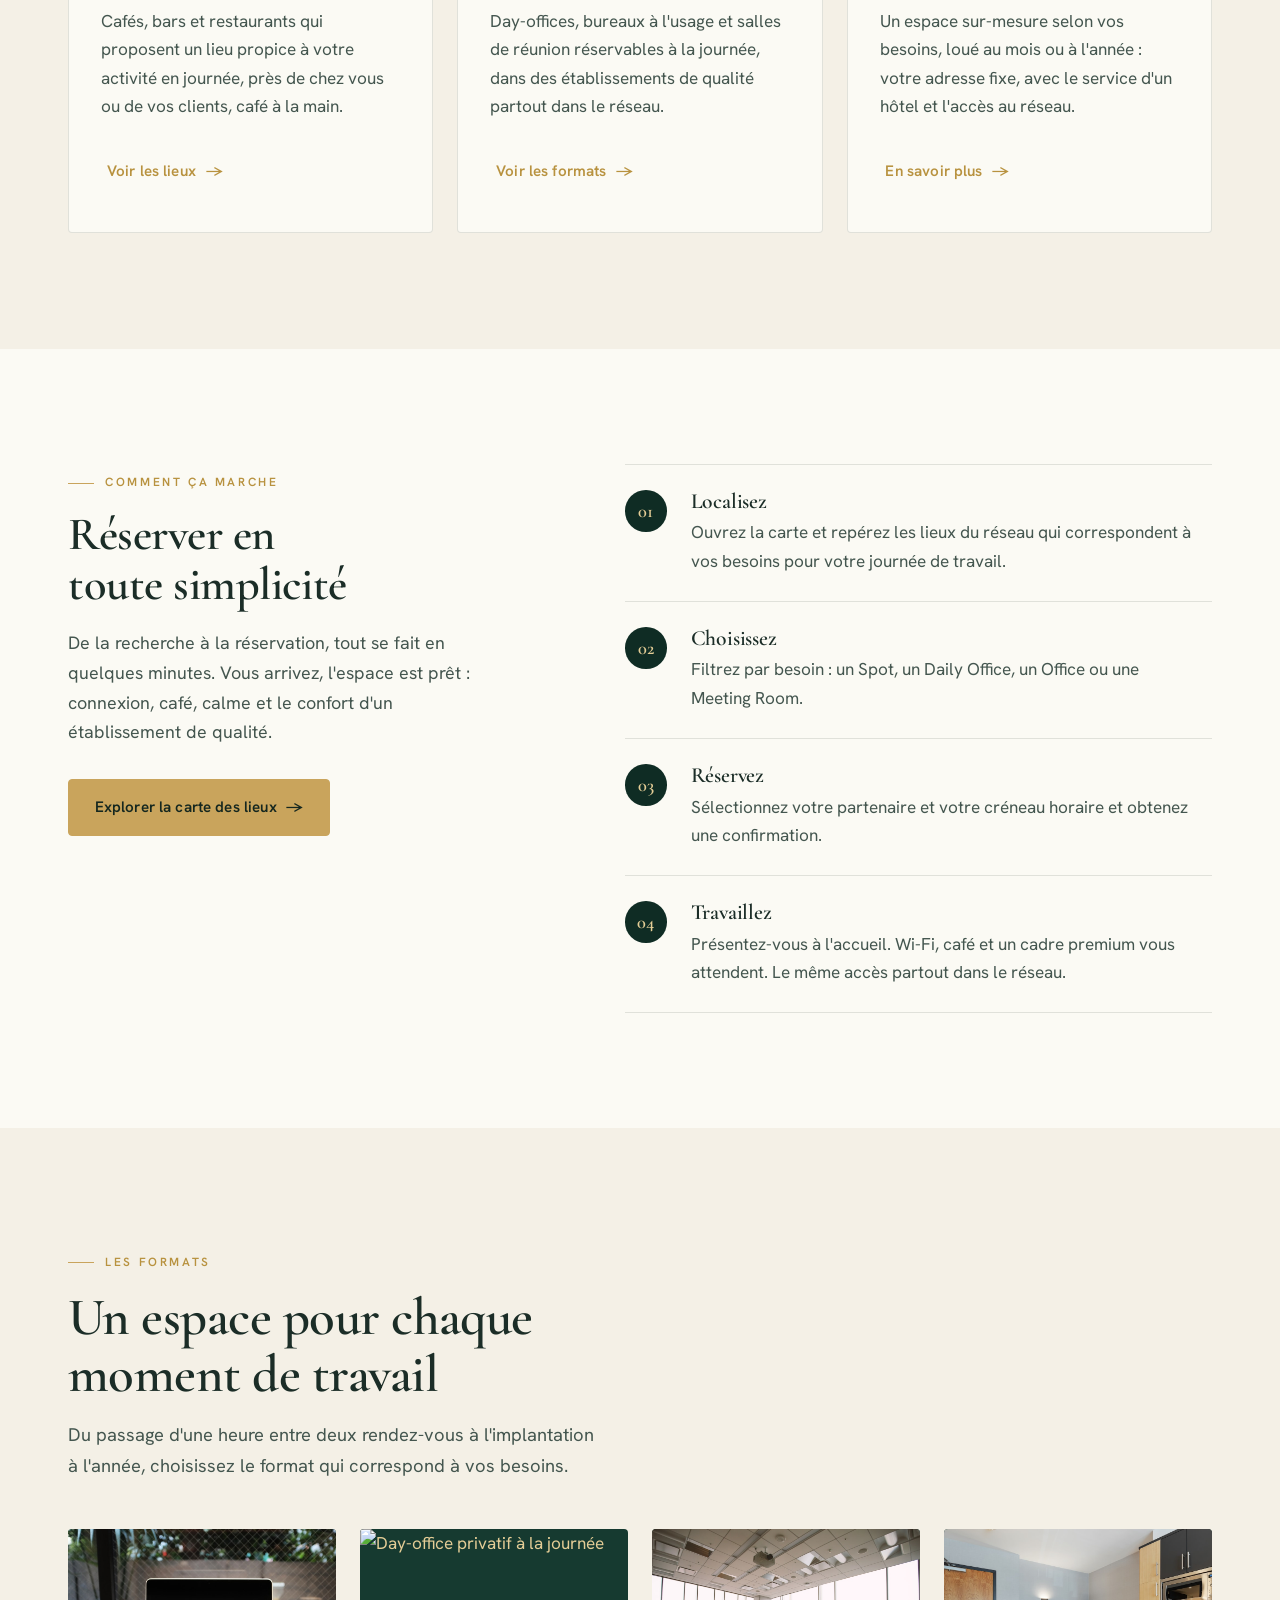
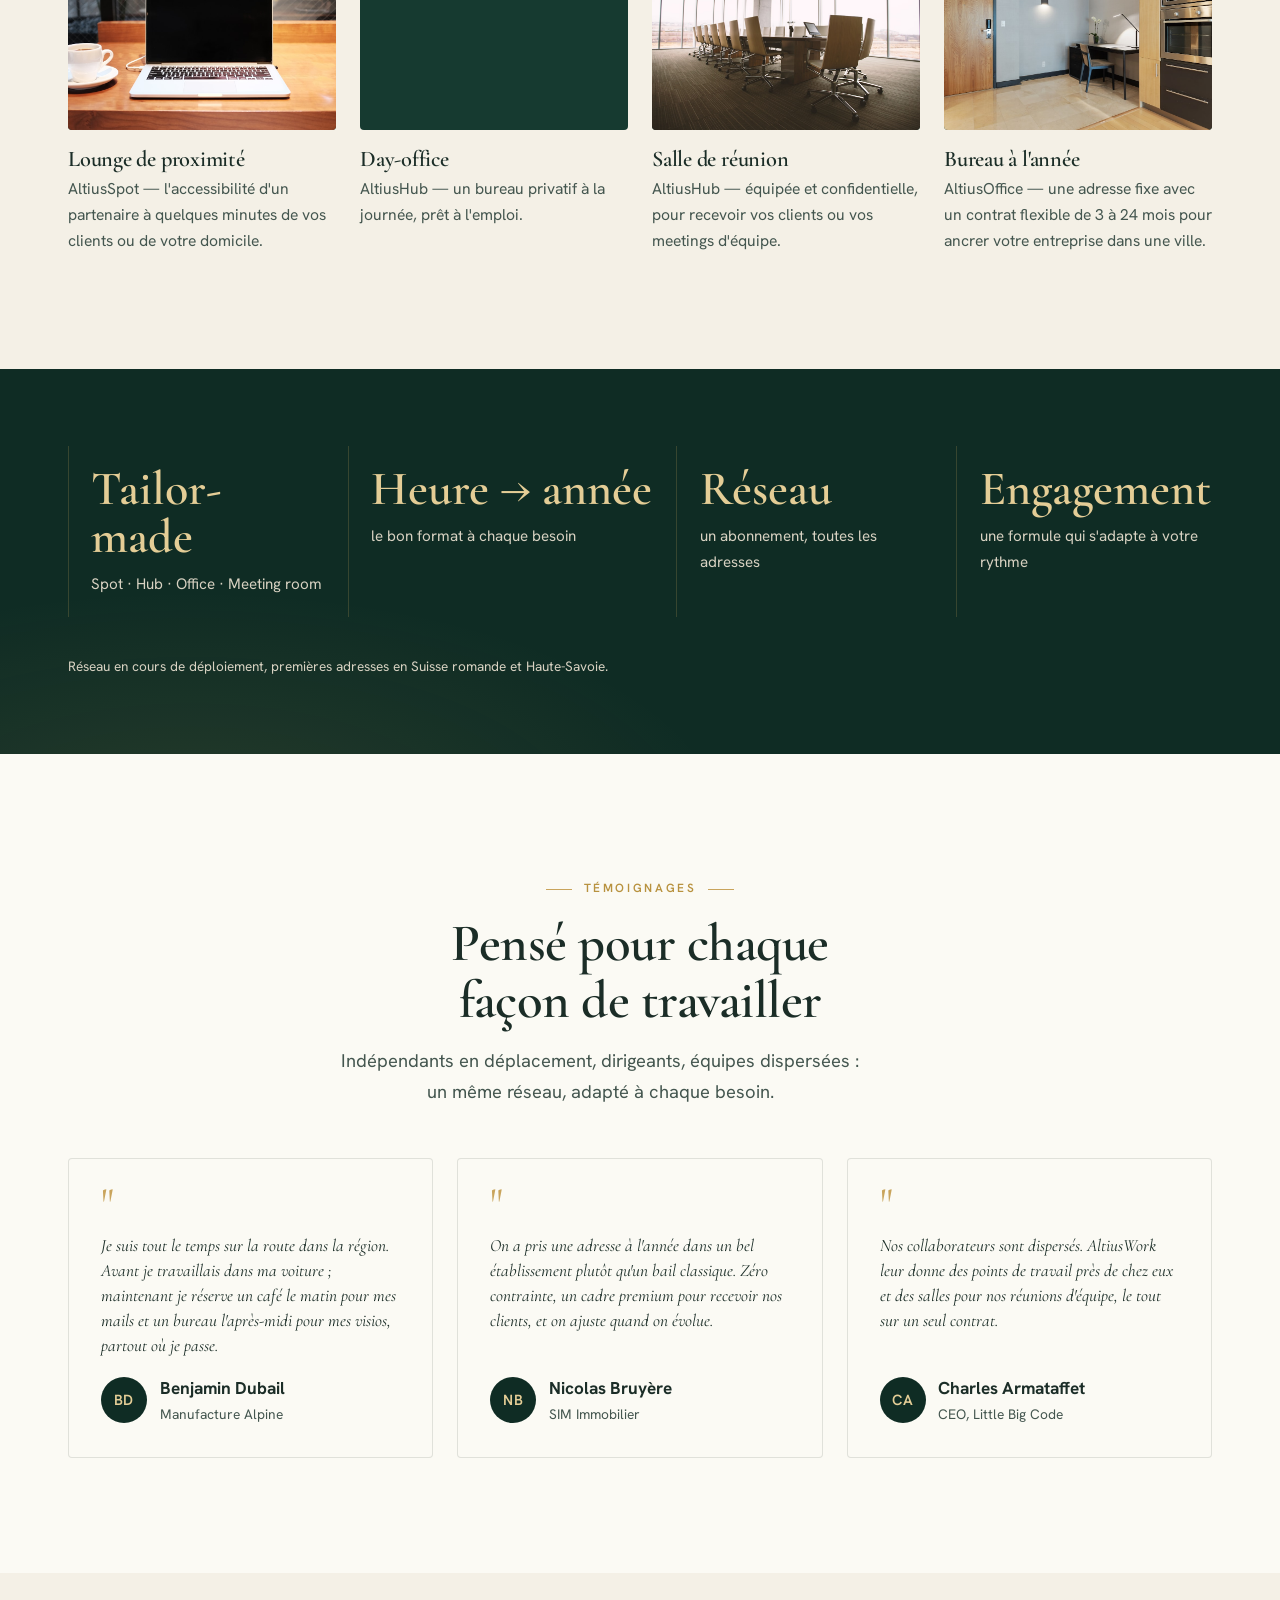
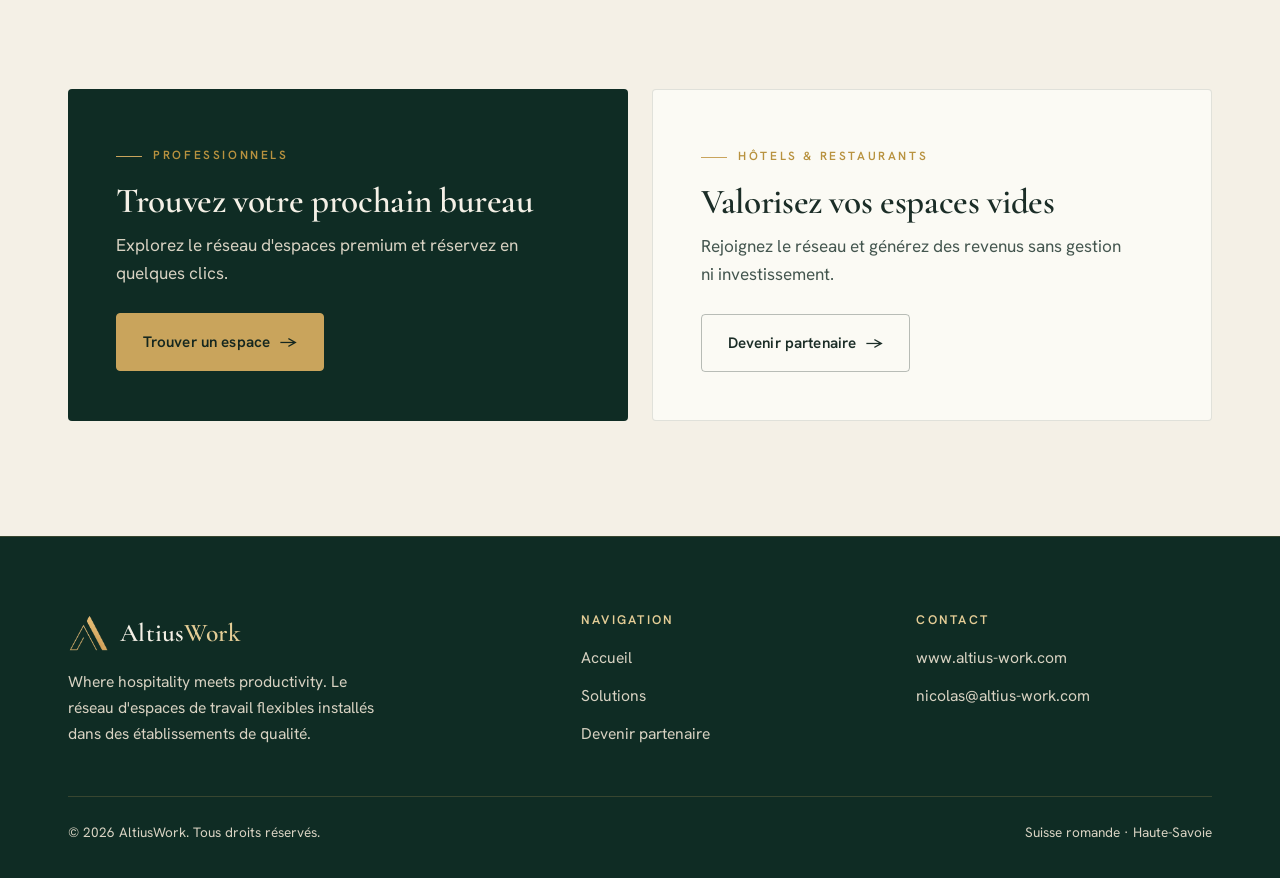
==== commit 502bc353: "Wording AltiusOffice/Spot/Hub (home + Solutions), hero Solutions, bloc particuliers + espacement CTA" ====
--- a/index.html
+++ b/index.html
@@ -76,7 +76,7 @@
           <svg viewBox="0 0 24 24" fill="none" stroke="currentColor" stroke-width="1.6"><path d="M5 11h14M6 11V9a6 6 0 0112 0v2M4 11h16l-1 8a2 2 0 01-2 2H7a2 2 0 01-2-2zM12 3V1"/></svg>
         </div>
         <h3>AltiusSpot</h3>
-        <p><strong class="card-lead">Lieux de proximité.</strong>Cafés, bars et restaurants partenaires qui ouvrent un coin travail en journée, près de chez vous ou de vos clients, café à la main.</p>
+        <p><strong class="card-lead">Lieux de proximité.</strong>Cafés, bars et restaurants qui proposent un lieu propice à votre activité en journée, près de chez vous ou de vos clients, café à la main.</p>
         <a class="btn btn-ghost" href="solutions.html#types">Voir les lieux <span class="arrow">→</span></a>
       </article>
       <article class="card reveal">
@@ -92,7 +92,7 @@
           <svg viewBox="0 0 24 24" fill="none" stroke="currentColor" stroke-width="1.6"><path d="M3 21h18M5 21V7l7-4 7 4v14M9 21v-5h6v5"/></svg>
         </div>
         <h3>AltiusOffice</h3>
-        <p><strong class="card-lead">Bureau à l'année.</strong>Une chambre transformée en vrai bureau, louée au mois ou à l'année : votre adresse fixe, avec le service d'un hôtel et l'accès au réseau.</p>
+        <p><strong class="card-lead">Bureau à l'année.</strong>Un espace sur-mesure selon vos besoins, loué au mois ou à l'année : votre adresse fixe, avec le service d'un hôtel et l'accès au réseau.</p>
         <a class="btn btn-ghost" href="solutions.html#types">En savoir plus <span class="arrow">→</span></a>
       </article>
     </div>
--- a/assets/altius.css
+++ b/assets/altius.css
@@ -234,6 +234,7 @@
 }
 .center .section-head p.lead{margin-inline:auto;}
 .on-dark .section-head p.lead{color:var(--cream-soft);}
+.section-head .btn-spaced{margin-top:2.2rem;}
 
 .eyebrow.gold-dot{}
 
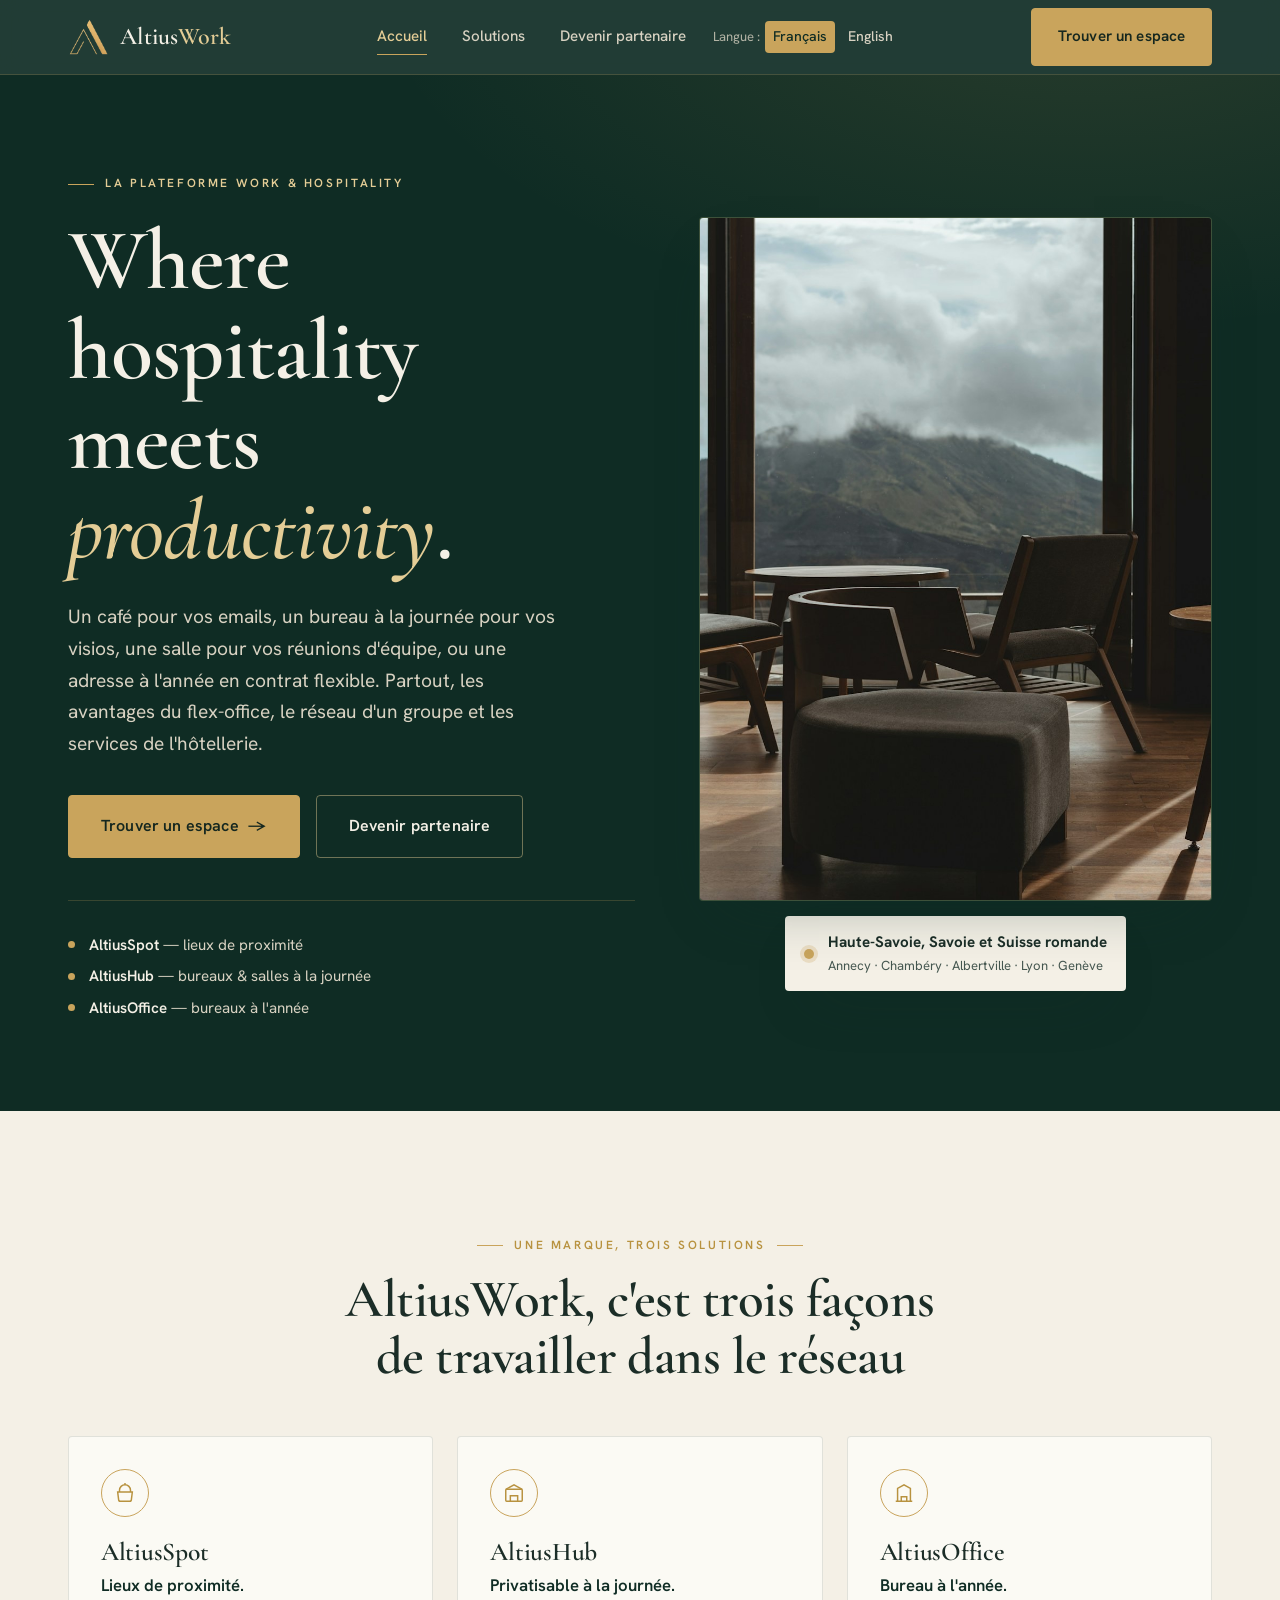
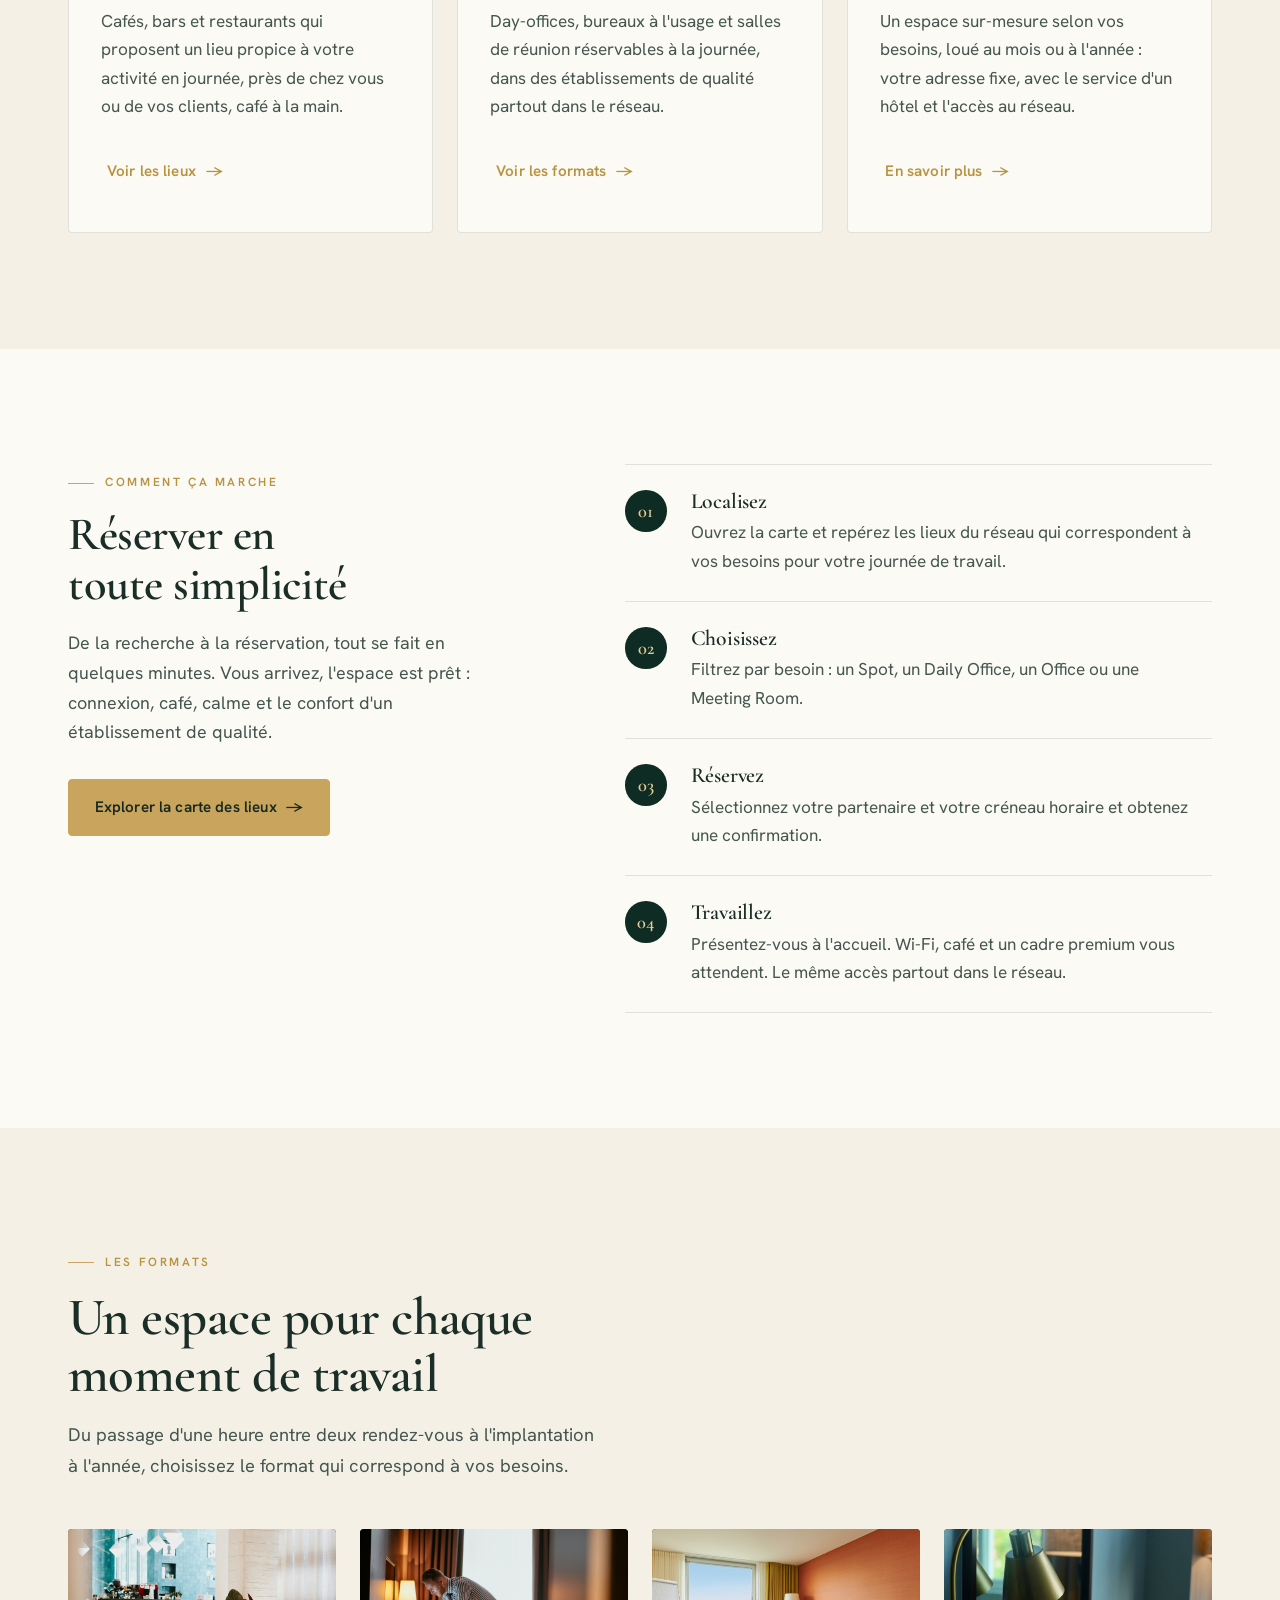
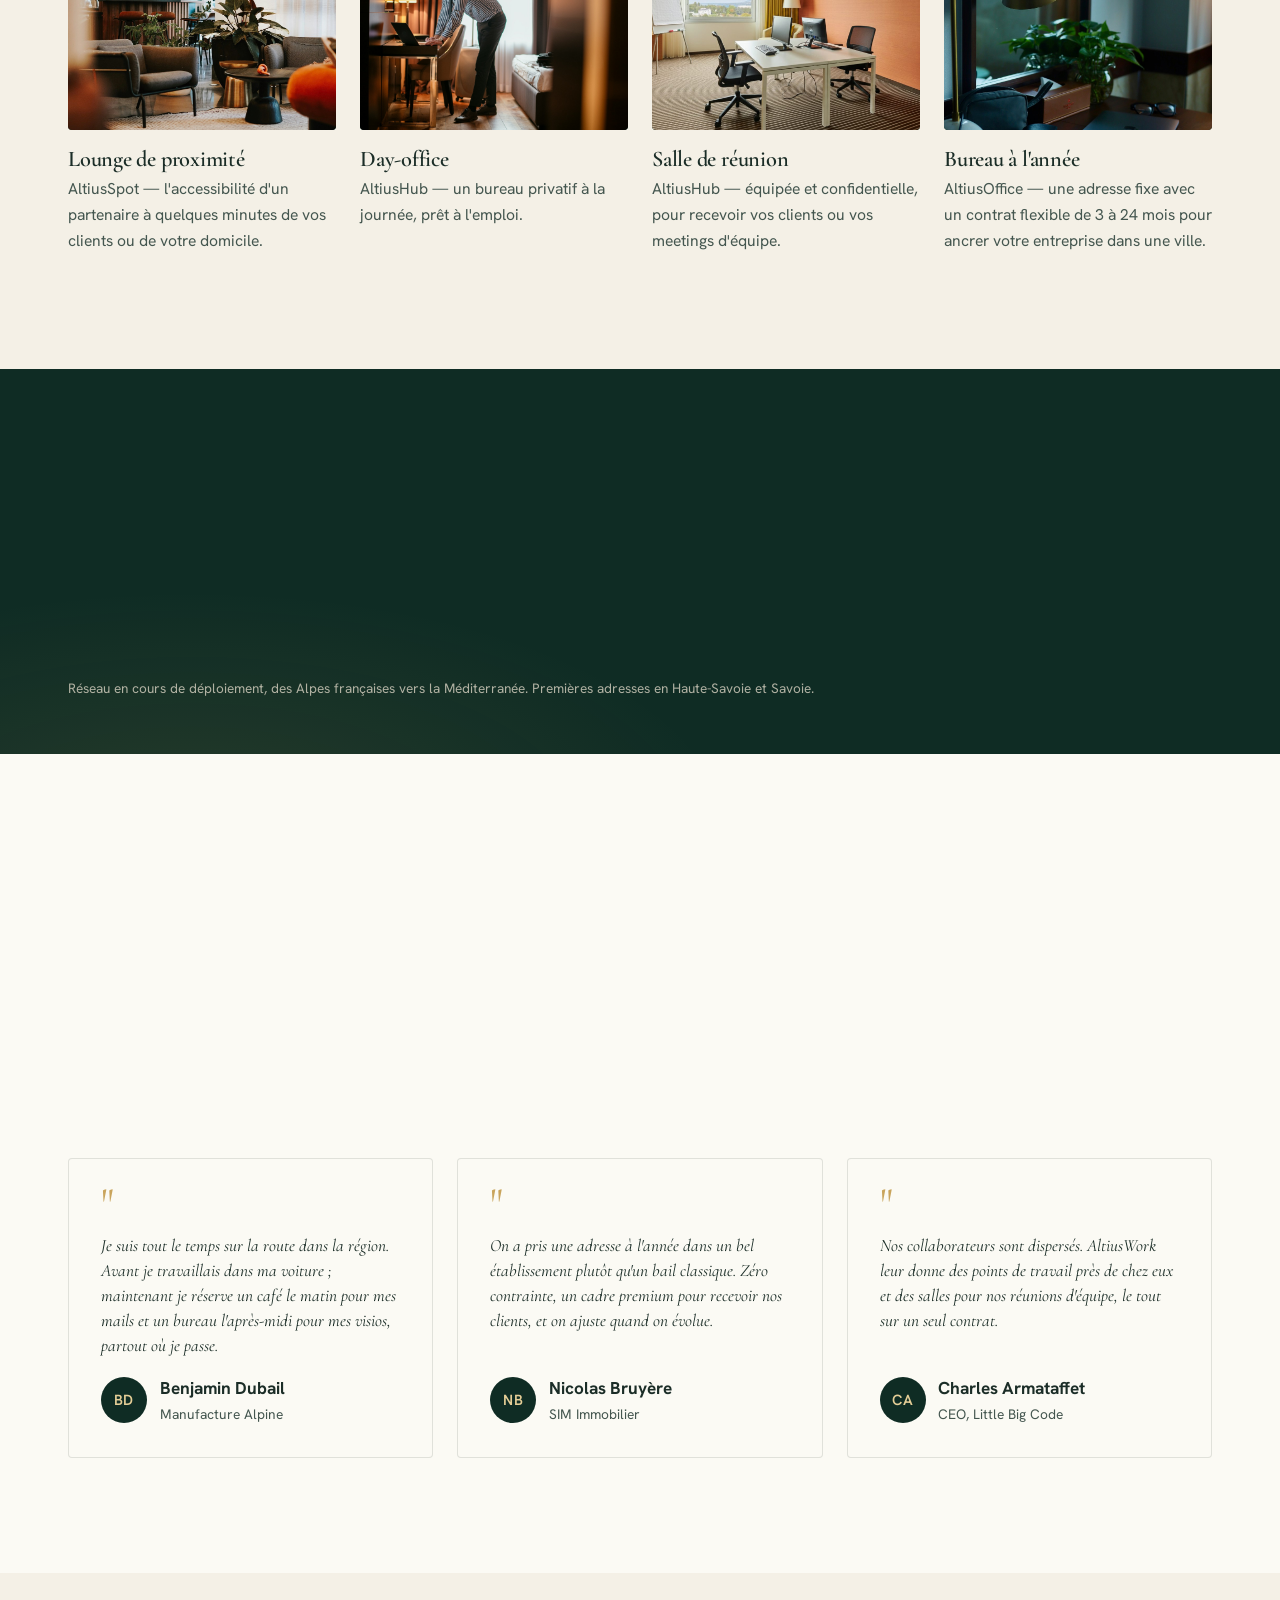
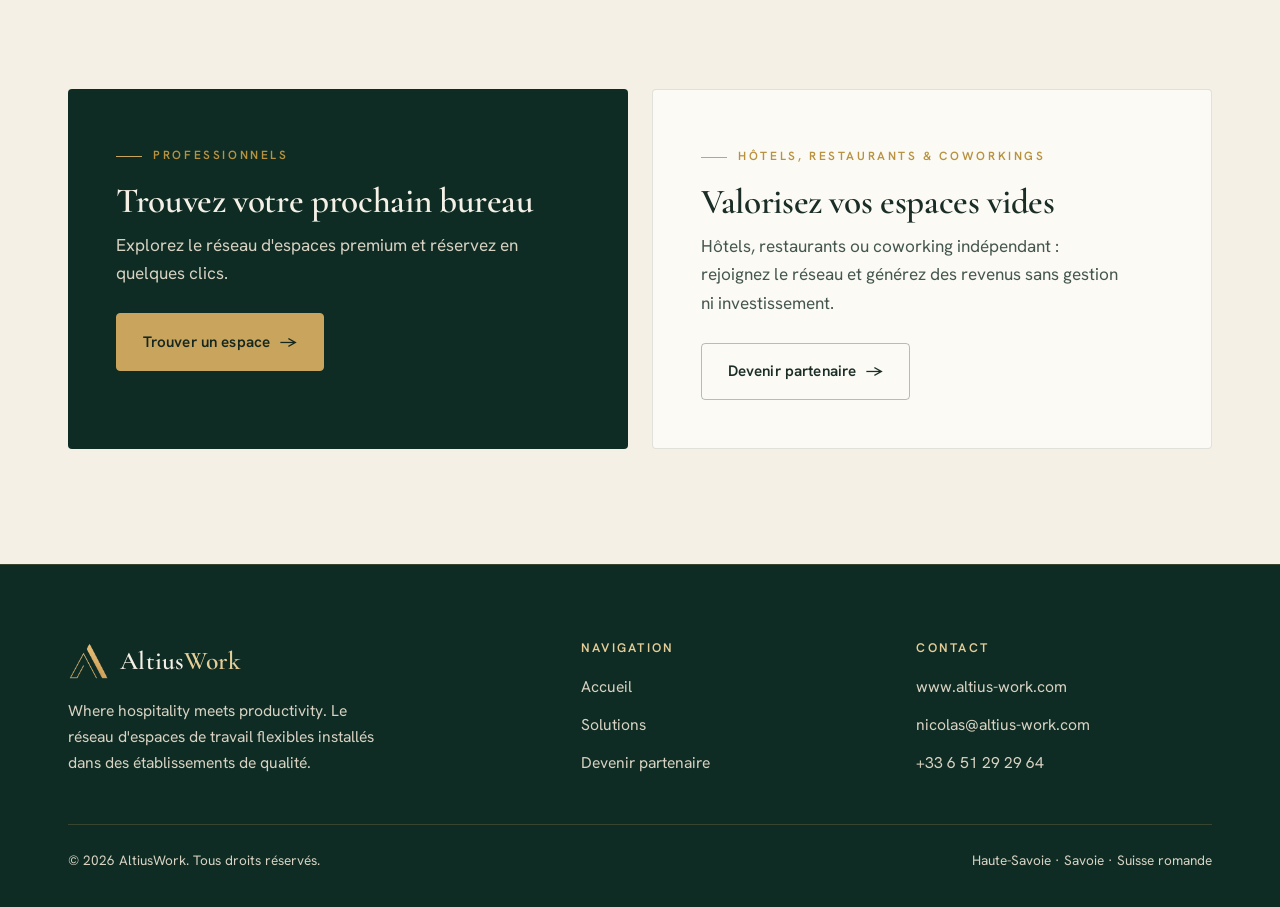
==== commit efad55d6: "Harmonisation France d'abord : geo FR, teaser prix, coworkings, carte Alpes, contact +33 - Geographi" ====
--- a/index.html
+++ b/index.html
@@ -55,8 +55,8 @@
       <div class="hero-chip">
         <span class="chip-dot"></span>
         <div>
-          <strong>Suisse Romande, Savoie et Haute-Savoie</strong>
-          <span>Genève · Lausanne · Annecy · Chambéry · Chamonix</span>
+          <strong>Haute-Savoie, Savoie et Suisse romande</strong>
+          <span>Annecy · Chambéry · Albertville · Lyon · Genève</span>
         </div>
       </div>
     </div>
@@ -169,9 +169,9 @@
       <div class="stat reveal"><span class="stat-num">Tailor-made</span><span class="stat-label">Spot · Hub · Office · Meeting room</span></div>
       <div class="stat reveal"><span class="stat-num">Heure&nbsp;→&nbsp;année</span><span class="stat-label">le bon format à chaque besoin</span></div>
       <div class="stat reveal"><span class="stat-num">Réseau</span><span class="stat-label">un abonnement, toutes les adresses</span></div>
-      <div class="stat reveal"><span class="stat-num">Engagement</span><span class="stat-label">une formule qui s'adapte à votre rythme</span></div>
-    </div>
-    <p class="stats-note reveal">Réseau en cours de déploiement, premières adresses en Suisse romande et Haute-Savoie.</p>
+      <div class="stat reveal"><span class="stat-num">dès 38&nbsp;€/jour</span><span class="stat-label">le day-office, sans engagement</span></div>
+    </div>
+    <p class="stats-note reveal">Réseau en cours de déploiement, des Alpes françaises vers la Méditerranée. Premières adresses en Haute-Savoie et Savoie.</p>
   </div>
 </section>
 
@@ -214,9 +214,9 @@
         <a class="btn btn-gold" href="solutions.html">Trouver un espace <span class="arrow">→</span></a>
       </article>
       <article class="cta-card cta-hotels reveal">
-        <span class="eyebrow">Hôtels &amp; restaurants</span>
+        <span class="eyebrow">Hôtels, restaurants &amp; coworkings</span>
         <h3>Valorisez vos espaces vides</h3>
-        <p>Rejoignez le réseau et générez des revenus sans gestion ni investissement.</p>
+        <p>Hôtels, restaurants ou coworking indépendant : rejoignez le réseau et générez des revenus sans gestion ni investissement.</p>
         <a class="btn btn-outline" href="partenaires.html">Devenir partenaire <span class="arrow">→</span></a>
       </article>
     </div>
@@ -247,12 +247,13 @@
         <ul>
           <li><a href="https://www.altius-work.com">www.altius-work.com</a></li>
           <li><a href="mailto:nicolas@altius-work.com">nicolas@altius-work.com</a></li>
+          <li><a href="tel:+33651292964">+33 6 51 29 29 64</a></li>
         </ul>
       </div>
     </div>
     <div class="footer-bottom">
       <span>© 2026 AltiusWork. Tous droits réservés.</span>
-      <span>Suisse romande · Haute-Savoie</span>
+      <span>Haute-Savoie · Savoie · Suisse romande</span>
     </div>
   </div>
 </footer>
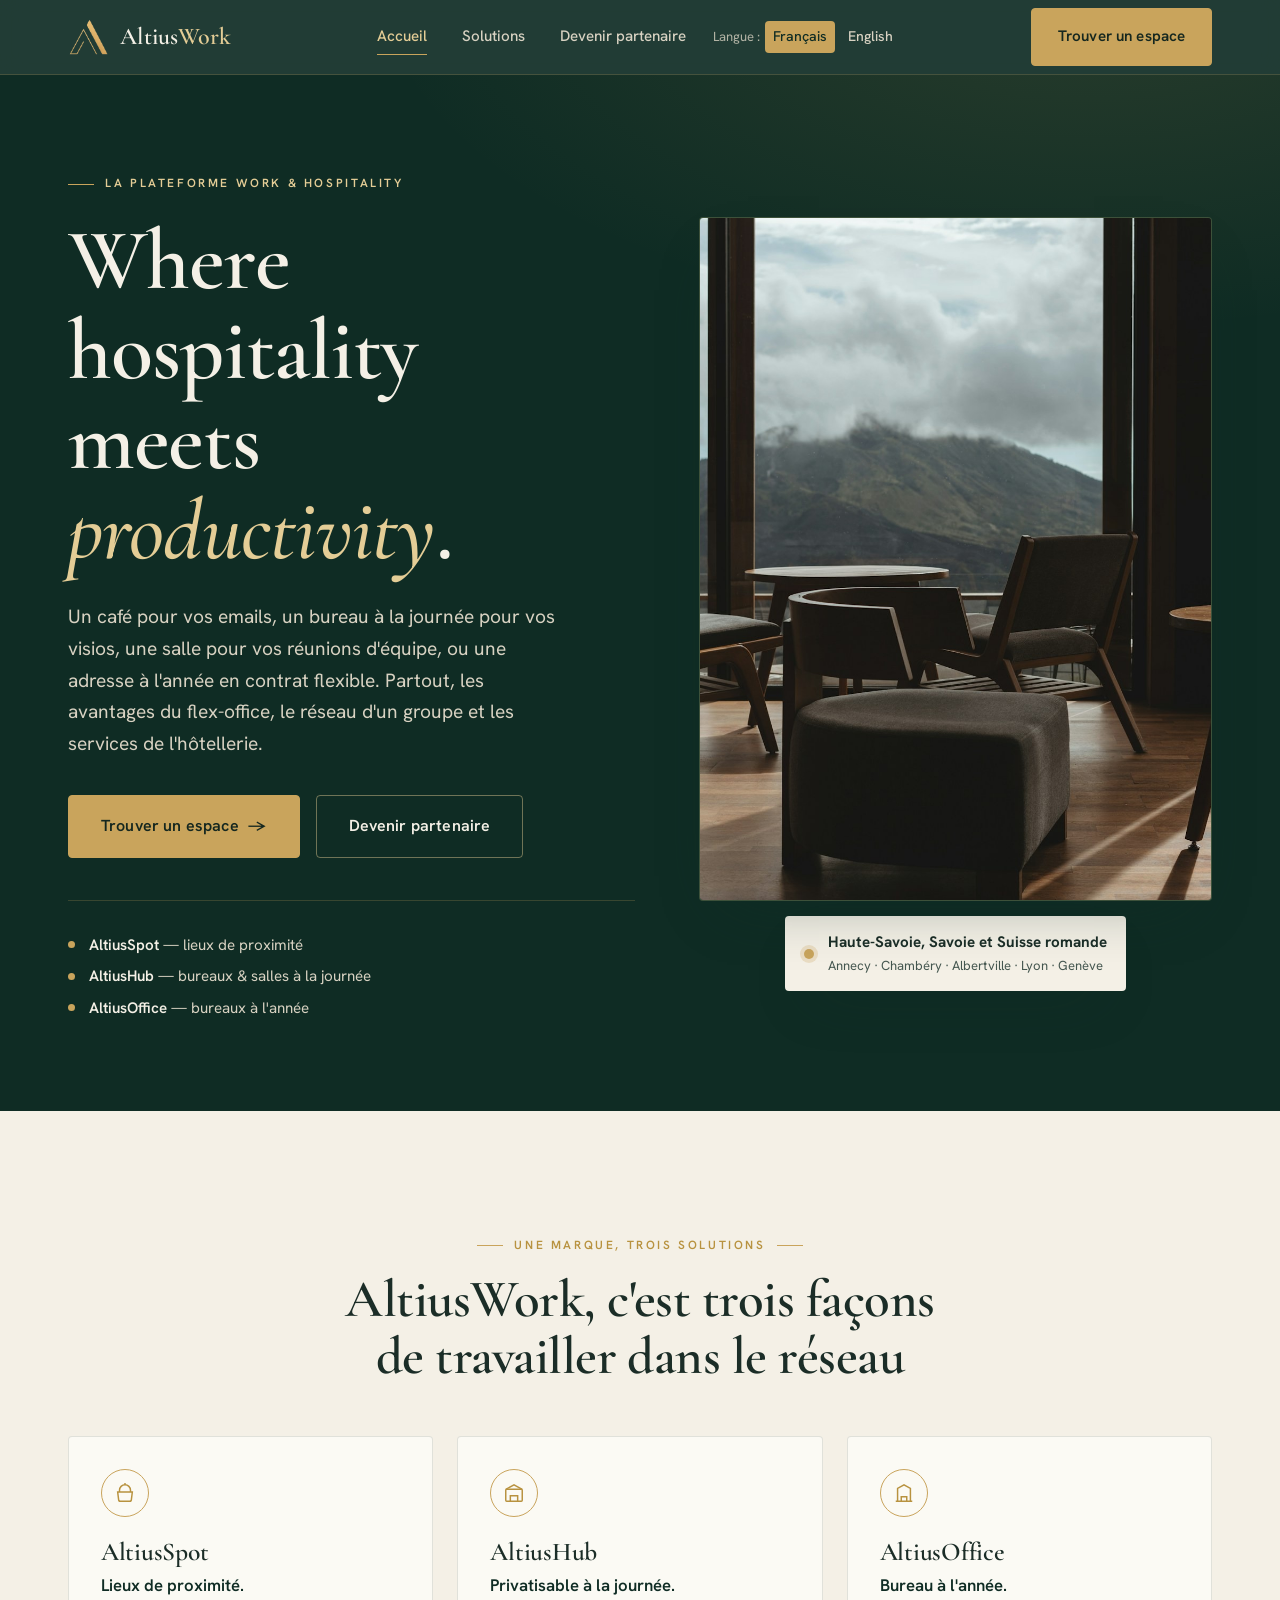
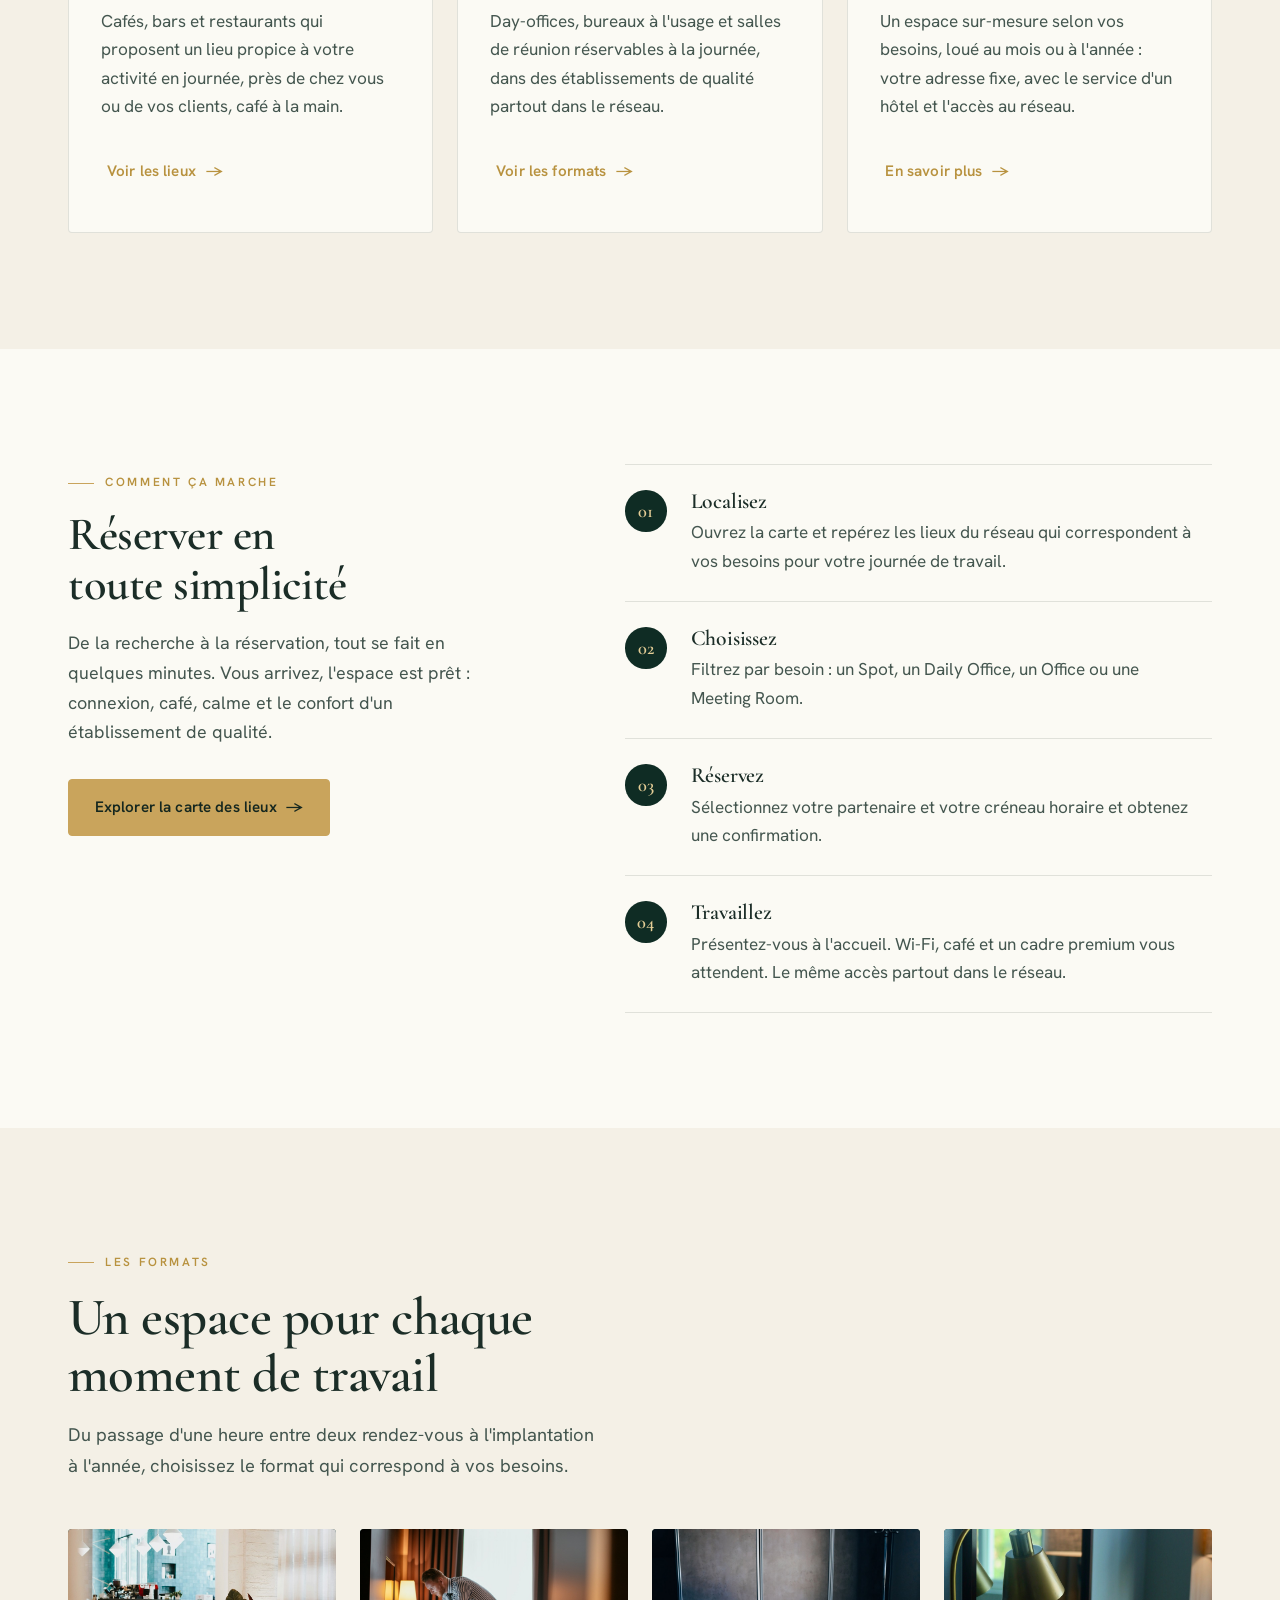
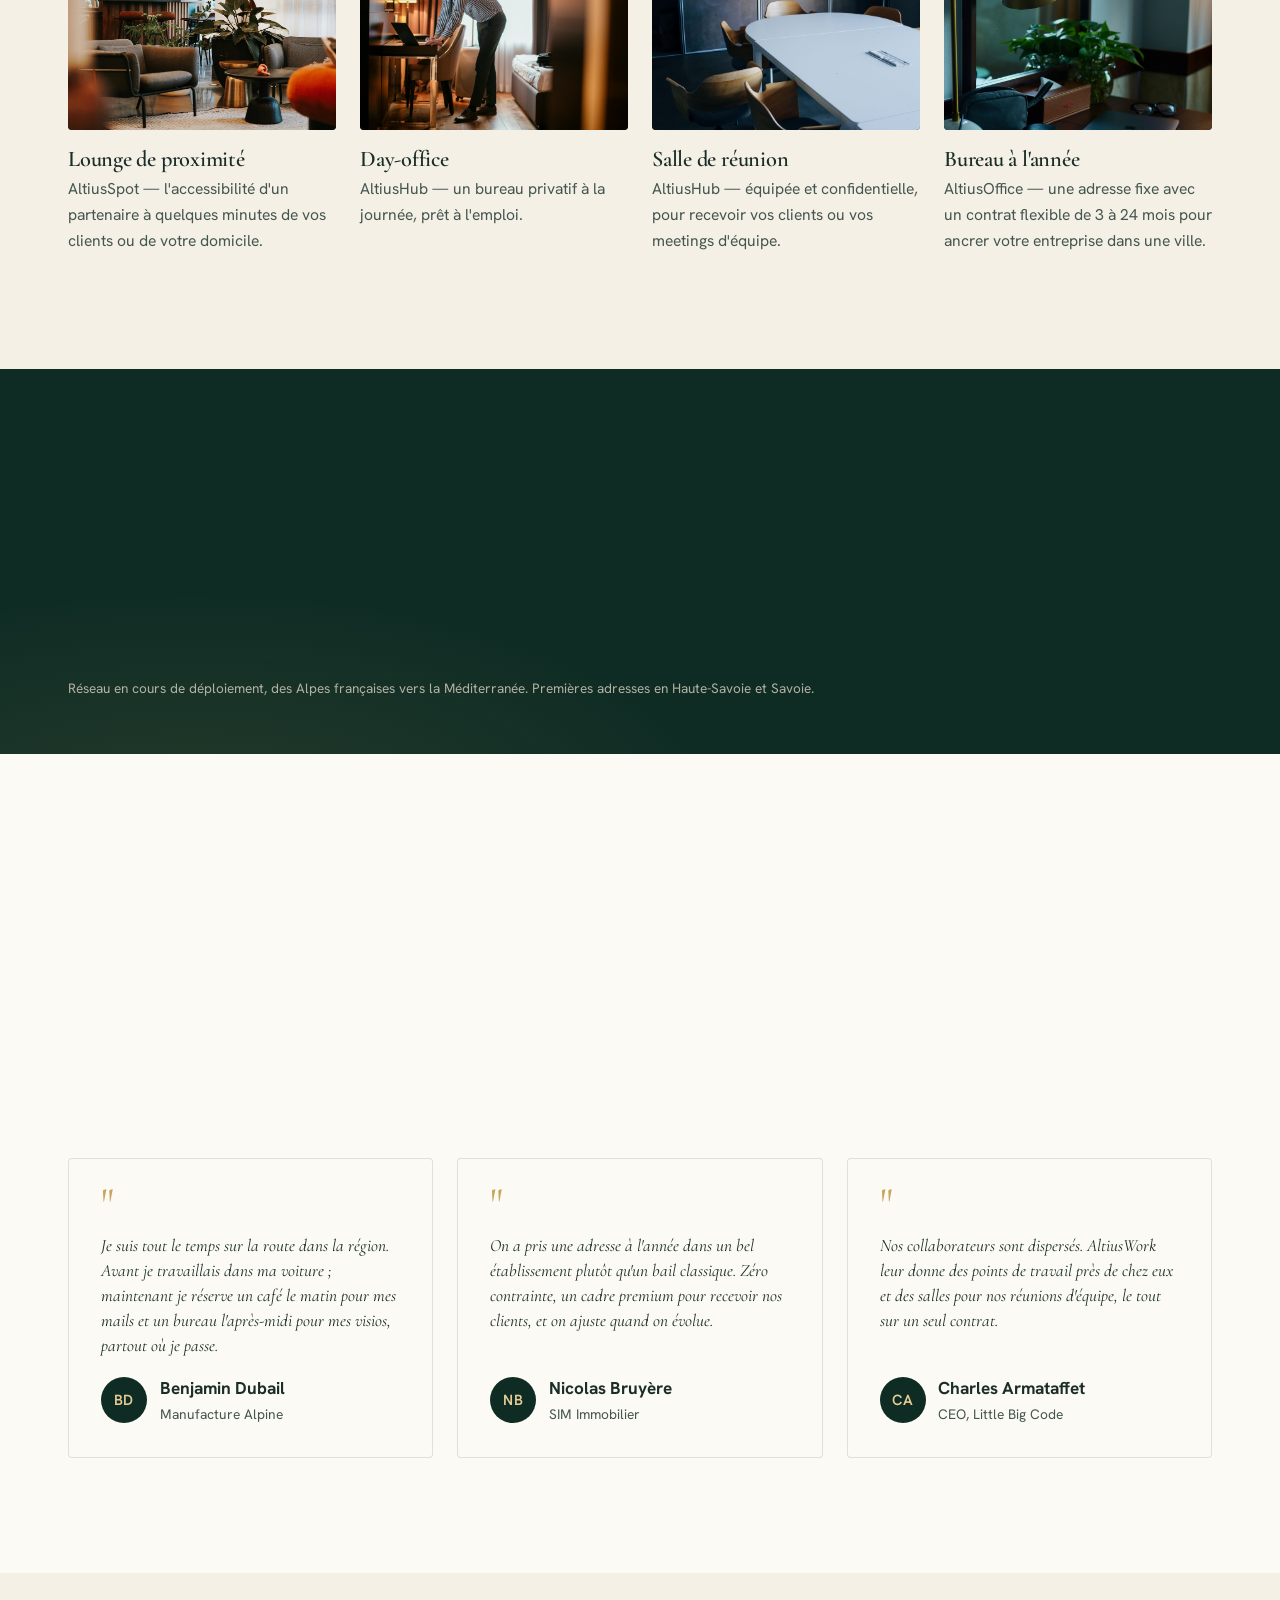
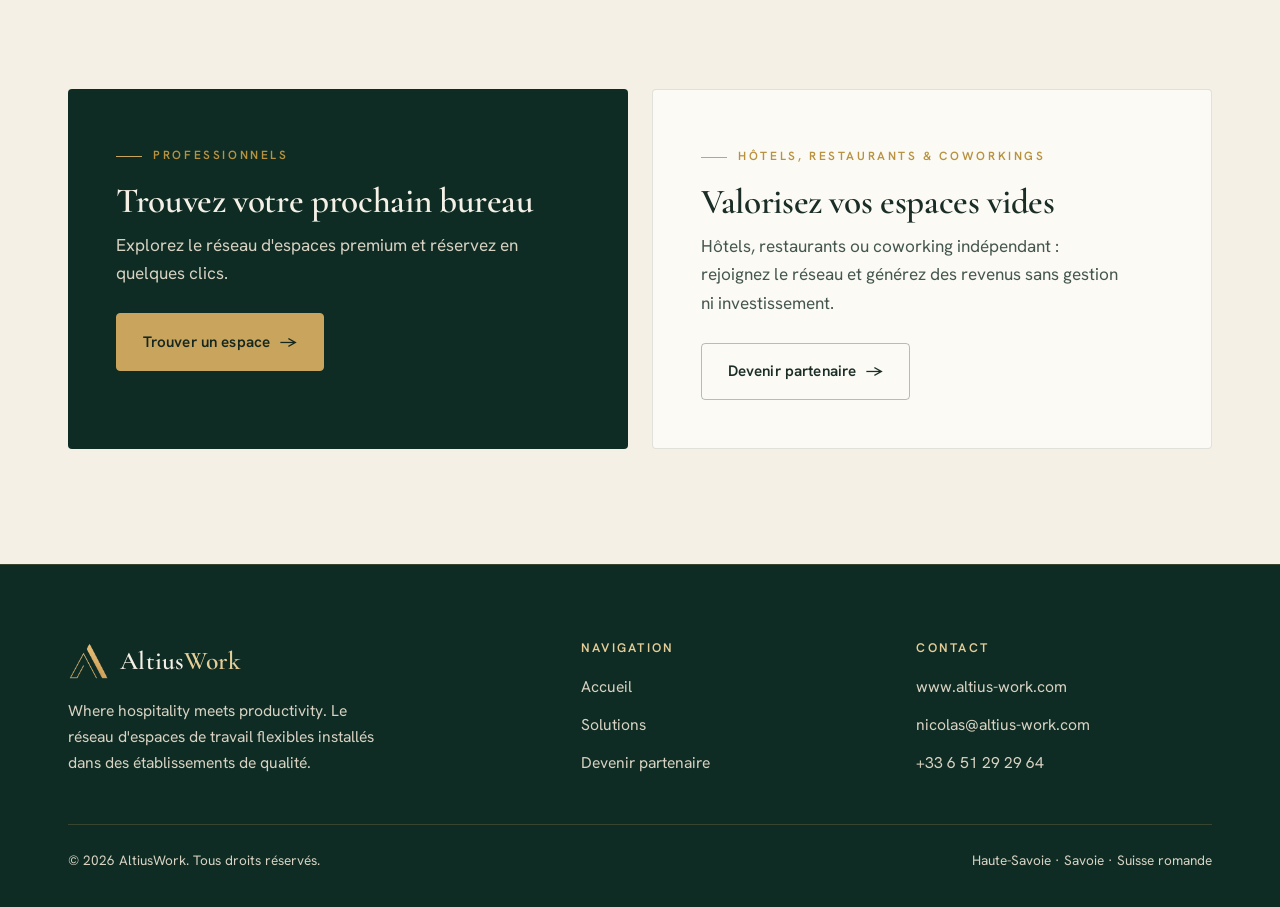
==== commit aaabf607: "Cache-buster ?v=2 sur la photo salle de reunion (forcer le rechargement) Co-Authored-By: Claude Opus" ====
--- a/index.html
+++ b/index.html
@@ -149,7 +149,7 @@
         <p>AltiusHub — un bureau privatif à la journée, prêt à l'emploi.</p>
       </article>
       <article class="format-card reveal">
-        <div class="ph has-photo"><img src="assets/img/meeting.jpg" alt="Salle de réunion équipée"></div>
+        <div class="ph has-photo"><img src="assets/img/meeting.jpg?v=2" alt="Salle de réunion équipée"></div>
         <h3>Salle de réunion</h3>
         <p>AltiusHub — équipée et confidentielle, pour recevoir vos clients ou vos meetings d'équipe.</p>
       </article>
